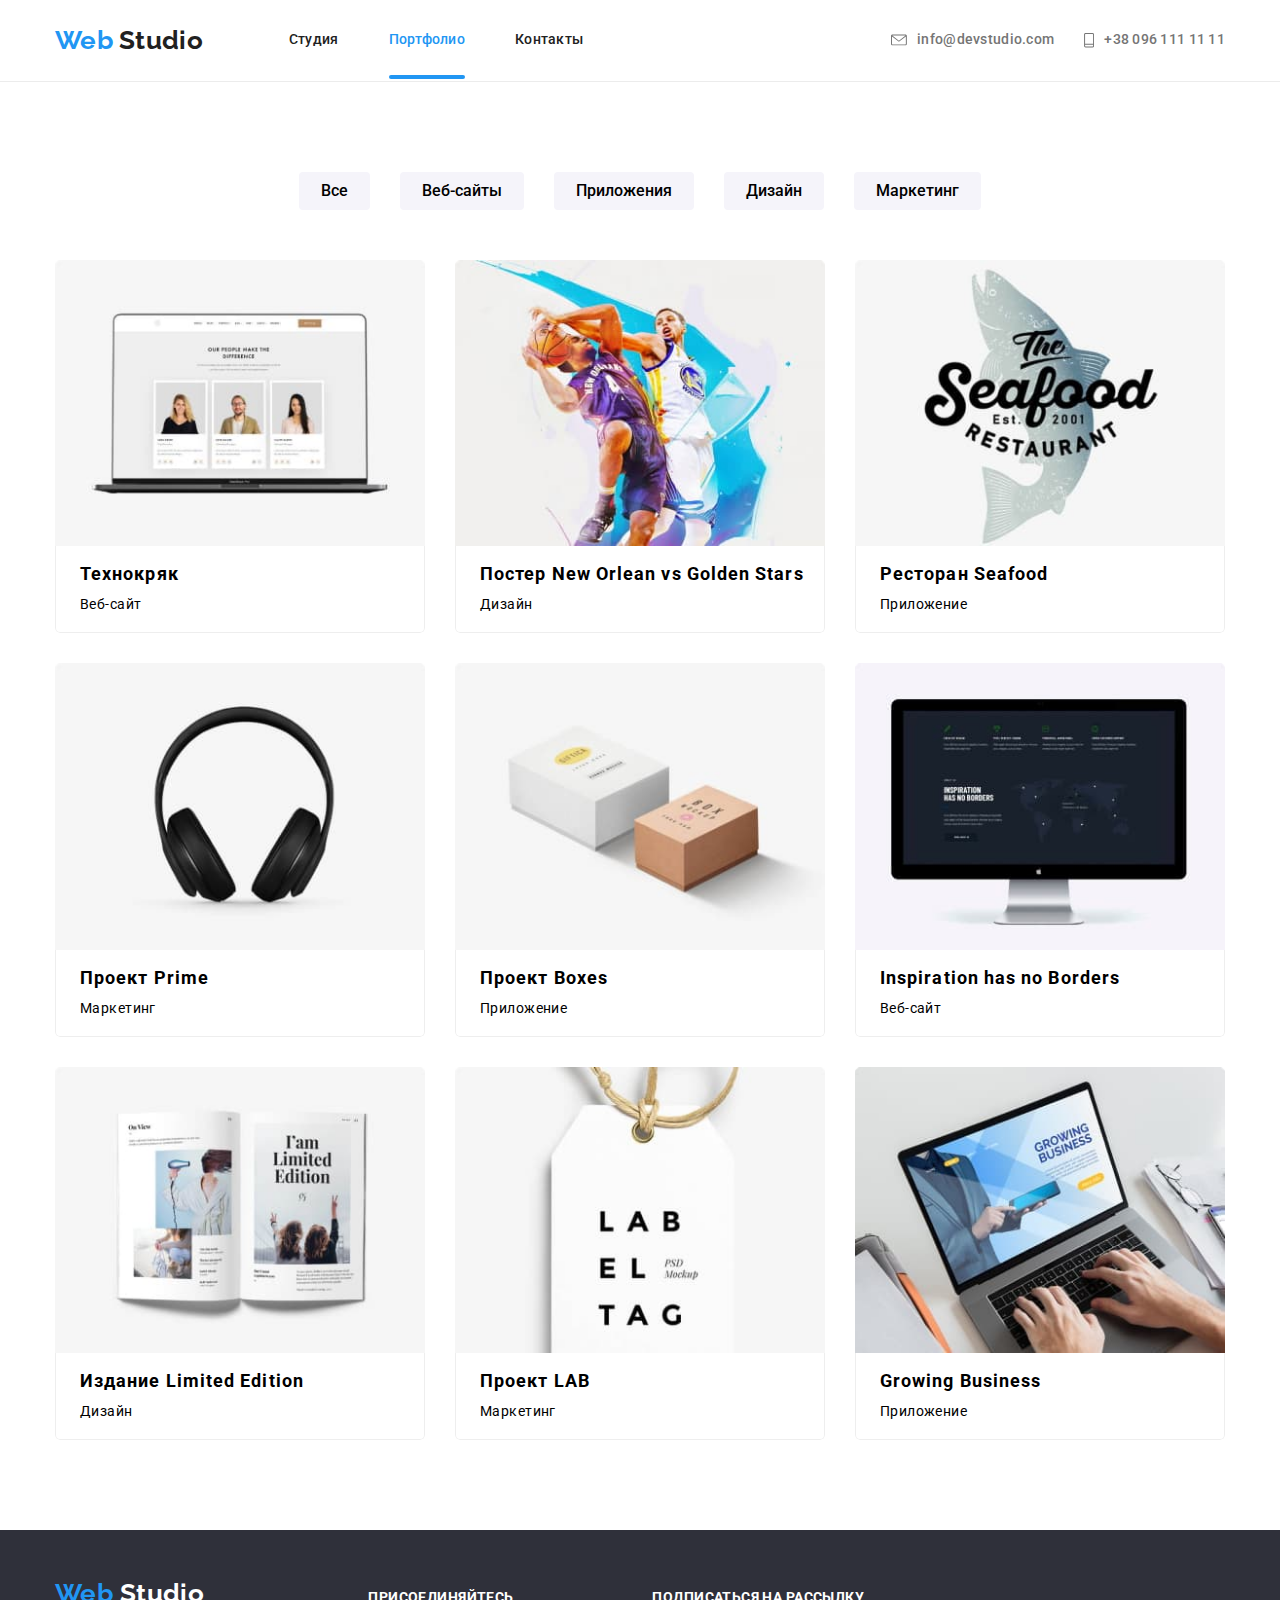
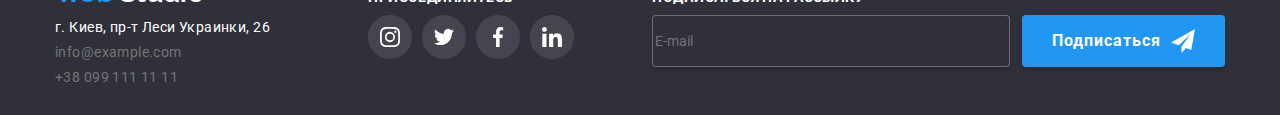
==== portfolio.html @ e68f37db "copy" ====
<!DOCTYPE html>
<html lang="en">
  <head>
    <meta charset="UTF-8" />
    <title>Web Studio</title>
    <link
      href="https://fonts.googleapis.com/css?family=Raleway:700|Roboto:400,500,700,900&display=swap&subset=cyrillic"
      rel="stylesheet"
    />
    <meta name="viewport" content="width=device-width, initial-scale=1.0" />
    <link
      rel="stylesheet"
      href="https://cdnjs.cloudflare.com/ajax/libs/modern-normalize/0.6.0/modern-normalize.min.css"
    />
    <link rel="stylesheet" href="./css/main.min.css" />
  </head>
  <body>
    <header class="header">
      <nav class="nav container">
        <a class="logo" href=""><span class="text-blue">Web</span> Studio</a>
        <ul class="site-pages">
          <li class="item">
            <a href="./index.html">Студия</a>
          </li>
          <li class="item">
            <a class="active page set" href="./portfolio.html">Портфолио</a>
          </li>
          <li class="item"><a href="">Контакты</a></li>
        </ul>
        <ul class="contact-link">
          <li class="item flex">
            <a class="text-grey icon letter" href="mailto:info@devstudio.com">
              <svg class="icon-letter">
                <use href="./images/sprite.svg#letter"></use>
                <!-- <use href="./"></use> -->
              </svg>
              info@devstudio.com</a
            >
          </li>
          <li class="item flex">
            <a class="text-grey" href="tel:+380961111111">
              <svg class="icon-smartphote">
                <use href="./images/sprite.svg#smartphone"></use>
                <!-- <use href="./"></use> -->
              </svg>
              +38 096 111 11 11</a
            >
          </li>
        </ul>
      </nav>
    </header>
    <main>
      <section class="section-portfolio container">
        <h1 class="visually-hidden">Портфолио</h1>

        <ul class="filter">
          <li class="item">
            <button class="buttton" type="button">Все</button>
          </li>
          <li class="item">
            <button class="buttton" type="button">Веб-сайты</button>
          </li>
          <li class="item">
            <button class="buttton" type="button">Приложения</button>
          </li>
          <li class="item">
            <button class="buttton" type="button">Дизайн</button>
          </li>
          <li class="item">
            <button class="buttton" type="button">Маркетинг</button>
          </li>
        </ul>

        <ul class="list-portfolio">
          <li class="item">
            <a href="">
              <div class="cover-portfolio">
                <img src="./images/laptop.jpg" alt="laptop" width="370" />
                <p class="portfolio-info">
                  Технокряк это современная площадка распространения
                  коронавируса. Компании используют эту платформу для цифрового
                  шпионажа и атак на защищённые сервера конкурентов.
                </p>
              </div>
              <div class="portfolio-item-border">
                <h2>Технокряк</h2>
                <p class="teh-title">Веб-сайт</p>
              </div>
            </a>
          </li>
          <li class="item">
            <a href="">
              <div class="cover-portfolio">
                <img src="./images/basketbol.jpg" alt="basketbol" width="370" />
                <p class="portfolio-info">
                  Lorem, ipsum dolor sit amet consectetur adipisicing elit.
                  Quibusdam, labore.
                </p>
              </div>
              <div class="portfolio-item-border">
                <h2>Постер New Orlean vs Golden Stars</h2>
                <p class="teh-title">Дизайн</p>
              </div>
            </a>
          </li>
          <li class="item">
            <a href="">
              <div class="cover-portfolio">
                <img src="./images/seefood.jpg" alt="seafood" width="370" />
                <p class="portfolio-info">
                  Lorem ipsum dolor sit amet consectetur adipisicing elit. Odit,
                  dolor.
                </p>
              </div>
              <div class="portfolio-item-border">
                <h2>Ресторан Seafood</h2>
                <p class="teh-title">Приложение</p>
              </div>
            </a>
          </li>
          <li class="item">
            <a href="">
              <div class="cover-portfolio">
                <img src="./images/headphone.jpg" alt="headphone" width="370" />

                <p class="portfolio-info">
                  Lorem, ipsum dolor sit amet consectetur adipisicing elit. Et,
                  in.
                </p>
              </div>
              <div class="portfolio-item-border">
                <h2>Проект Prime</h2>
                <p class="teh-title">Маркетинг</p>
              </div>
            </a>
          </li>
          <li class="item">
            <a href="">
              <div class="cover-portfolio">
                <img src="./images/box.jpg" alt="box" width="370" />
                <p class="portfolio-info">
                  Lorem, ipsum dolor sit amet consectetur adipisicing elit.
                  Doloremque, suscipit.
                </p>
              </div>

              <div class="portfolio-item-border">
                <h2>Проект Boxes</h2>
                <p class="teh-title">Приложение</p>
              </div>
            </a>
          </li>
          <li class="item">
            <a href="">
              <div class="cover-portfolio">
                <img src="./images/monitor.jpg" alt="monitor" width="370" />
                <p class="portfolio-info">
                  Lorem ipsum dolor sit amet consectetur adipisicing elit. Nemo,
                  perspiciatis.
                </p>
              </div>

              <div class="portfolio-item-border">
                <h2>Inspiration has no Borders</h2>
                <p class="teh-title">Веб-сайт</p>
              </div>
            </a>
          </li>
          <li class="item">
            <a href="">
              <div class="cover-portfolio">
                <img
                  src="./images/book.jpg"
                  alt="limited edition"
                  width="370"
                />
                <p class="portfolio-info">
                  Lorem ipsum dolor sit, amet consectetur adipisicing elit.
                  Exercitationem, ipsam!
                </p>
              </div>

              <div class="portfolio-item-border">
                <h2>Издание Limited Edition</h2>
                <p class="teh-title">Дизайн</p>
              </div>
            </a>
          </li>
          <li class="item">
            <a href="">
              <div class="cover-portfolio">
                <img src="./images/label.jpg" alt="label" width="370" />
                <p class="portfolio-info">
                  Lorem ipsum dolor sit amet consectetur adipisicing elit.
                  Aliquid, ratione?
                </p>
              </div>

              <div class="portfolio-item-border">
                <h2>Проект LAB</h2>
                <p class="teh-title">Маркетинг</p>
              </div>
            </a>
          </li>
          <li class="item">
            <a href="">
              <div class="cover-portfolio">
                <img
                  src="./images/laptopopen.jpg"
                  alt="growing business"
                  width="370"
                />
                <p class="portfolio-info">
                  Lorem, ipsum dolor sit amet consectetur adipisicing elit.
                  Amet, nostrum!
                </p>
              </div>

              <div class="portfolio-item-border">
                <h2>Growing Business</h2>
                <p class="teh-title">Приложение</p>
              </div>
            </a>
          </li>
        </ul>
      </section>
    </main>
    <footer>
      <div class="footer container">
        <div class="list-footer">
          <div class="item">
            <address>
              <div>
                <a class="logo" href="./index.html"
                  ><span class="text-blue">Web</span>
                  <span class="text-white">Studio</span></a
                >
                <p>
                  <span class="text-white"
                    >г. Киев, пр-т Леси Украинки, 26</span
                  >
                </p>
              </div>

              <p>
                <a class="text-grey" href="mailto:info@example.com"
                  >info@example.com</a
                >
              </p>
              <p>
                <a class="text-grey" href="tel:+380991111111"
                  >+38 099 111 11 11</a
                >
              </p>
            </address>
          </div>

          <div class="item">
            <p class="subscription">присоединяйтесь</p>
            <ul class="list-join">
              <li class="item">
                <a href="" aria-label="иконка инстаграма">
                  <svg>
                    <use href="./images/sprite.svg#instagram2"></use>
                  </svg>
                </a>
              </li>
              <li class="item">
                <a href="" aria-label="иконка твитера"
                  ><svg>
                    <use href="./images/sprite.svg#tweeter2"></use>
                  </svg>
                </a>
              </li>
              <li class="item">
                <a href="" aria-label="иконка фейсбука"
                  ><svg>
                    <use href="./images/sprite.svg#fb2"></use>
                  </svg>
                </a>
              </li>
              <li class="item">
                <a href="" aria-label="иконка линкединк"
                  ><svg>
                    <use href="./images/sprite.svg#in2"></use>
                  </svg>
                </a>
              </li>
            </ul>
          </div>

          <div class="item">
            <p class="subscription">подписаться на рассылку</p>
            <form class="form" action="SendEmail">
              <input
                class="input"
                type="text"
                name="E-mail"
                id="send"
                placeholder="E-mail"
              />
              <button class="button-form" type="submit">
                Подписаться
                <svg
                  class="icon"
                  width="24"
                  height="24"
                  viewBox="0 0 24 24"
                  fill="none"
                  xmlns="http://www.w3.org/2000/svg"
                >
                  <path
                    d="M24 0L0 13.5L7.66994 16.3407L19.5 5.25002L10.5017 17.3896L10.509 17.3923L10.5 17.3896V24.0001L14.8013 18.982L20.2501 21.0001L24 0Z"
                    fill="white"
                  />
                </svg>
              </button>
            </form>
          </div>
        </div>

       
      </div>
    </footer>
  </body>
</html>
---- css/main.min.css ----
/*! modern-normalize v0.6.0 | MIT License | https://github.com/sindresorhus/modern-normalize */*,*::before,*::after{-webkit-box-sizing:border-box;box-sizing:border-box}:root{-moz-tab-size:4;-o-tab-size:4;tab-size:4}html{line-height:1.15;-webkit-text-size-adjust:100%}body{margin:0}body{font-family:system-ui,-apple-system,"Segoe UI",Roboto,Helvetica,Arial,sans-serif,"Apple Color Emoji","Segoe UI Emoji"}hr{height:0}abbr[title]{-webkit-text-decoration:underline dotted;text-decoration:underline dotted}b,strong{font-weight:bolder}code,kbd,samp,pre{font-family:SFMono-Regular, Consolas, "Liberation Mono", Menlo, monospace;font-size:1em}small{font-size:80%}sub,sup{font-size:75%;line-height:0;position:relative;vertical-align:baseline}sub{bottom:-0.25em}sup{top:-0.5em}button,input,optgroup,select,textarea{font-family:inherit;font-size:100%;line-height:1.15;margin:0}button,select{text-transform:none}button,[type="button"],[type="reset"],[type="submit"]{-webkit-appearance:button}button::-moz-focus-inner,[type="button"]::-moz-focus-inner,[type="reset"]::-moz-focus-inner,[type="submit"]::-moz-focus-inner{border-style:none;padding:0}button:-moz-focusring,[type="button"]:-moz-focusring,[type="reset"]:-moz-focusring,[type="submit"]:-moz-focusring{outline:1px dotted ButtonText}fieldset{padding:0.35em 0.75em 0.625em}legend{padding:0}progress{vertical-align:baseline}[type="number"]::-webkit-inner-spin-button,[type="number"]::-webkit-outer-spin-button{height:auto}[type="search"]{-webkit-appearance:textfield;outline-offset:-2px}[type="search"]::-webkit-search-decoration{-webkit-appearance:none}::-webkit-file-upload-button{-webkit-appearance:button;font:inherit}summary{display:list-item}.text-center{text-align:center}.text-blue{color:#2196f3}.visually-hidden{position:absolute;width:1px;height:1px;margin:-1px;border:0;padding:0;clip:rect(0 0 0 0);overflow:hidden}.text-grey{color:#757575}.text-white{color:#fff}.section-we-do,.section-team,.section-customers{padding-top:94px;padding-bottom:94px}.section-we-do h2,.section-team h2,.section-customers h2{font-weight:700;font-size:36px;line-height:1.17;text-align:center;margin-bottom:50px;margin-top:0}nav a,.logo:active,.logo:hover,.logo:visited{color:#212121;-webkit-transition:color;transition:color;-webkit-transition-duration:250ms;transition-duration:250ms;-webkit-transition-timing-function:cubic-bezier(0.4, 0, 0.2, 1);transition-timing-function:cubic-bezier(0.4, 0, 0.2, 1)}nav a:hover,.logo:hover{color:#2196f3;fill:currentColor}body{color:var(#212121);background-color:var(#fff);font-family:'Roboto', sans-serif;font-weight:400;font-size:14px;letter-spacing:0.03em}a{text-decoration:none}ul{list-style:none;padding:0;margin:0}address{font-style:normal}.container{width:1200px;padding-left:15px;padding-right:15px;margin-left:auto;margin-right:auto}.logo{font-family:'Raleway', sans-serif;font-weight:700;font-size:26px;line-height:1.19;display:inline-block;margin-right:86px;padding-top:25px;padding-bottom:25px}.list-footer .logo{padding:0;margin-bottom:10px}.header{background-color:#fff;border-bottom:1px solid #ececec}.header>.nav{display:-webkit-box;display:-ms-flexbox;display:flex;-webkit-box-align:center;-ms-flex-align:center;align-items:center;font-weight:500;font-size:14px;line-height:1.14;letter-spacing:0.02em}.site-pages{display:-webkit-box;display:-ms-flexbox;display:flex;color:#212121}.site-pages .item{margin-right:50px}.site-pages>.item a,.contact-link>.item a{padding-top:32px;padding-bottom:32px}.contact-link>.item a{display:-webkit-inline-box;display:-ms-inline-flexbox;display:inline-flex;-webkit-box-align:center;-ms-flex-align:center;align-items:center}.site-pages>.item:last-child{margin:0}.item.flex{display:-webkit-box;display:-ms-flexbox;display:flex}.contact-link{display:-webkit-box;display:-ms-flexbox;display:flex;-webkit-box-align:center;-ms-flex-align:center;align-items:center;margin-left:auto}.contact-link>.item:not(:last-child){margin-right:30px}.icon-letter{width:16px;height:12px;margin-right:10px;fill:currentColor}.icon-smartphote{width:10px;height:15px;margin-right:10px;fill:currentColor}.active.page.set::after,.site-pages>.item>a:hover::after,.site-pages>.item>a:focus::after{opacity:1}.site-pages>.item>a::after{content:'';width:100%;opacity:0;height:4px;background-color:#2196f3;border-radius:2px;position:absolute;bottom:0;left:0;-webkit-transition:opacity;transition:opacity;-webkit-transition-duration:250ms;transition-duration:250ms;-webkit-transition-timing-function:cubic-bezier(0.4, 0, 0.2, 1);transition-timing-function:cubic-bezier(0.4, 0, 0.2, 1)}.active.page{color:#2196f3;position:relative}.site-pages>.item>a{position:relative}.hero h1{color:#fff;width:646px;font-weight:900;font-size:44px;line-height:1.36;text-align:center;letter-spacing:0.06em;text-transform:uppercase;margin-bottom:46px;margin-top:0;margin-right:auto;margin-left:auto}.hero{text-align:center;margin-bottom:94px;background-color:rgba(47,48,58,0.8);background-image:-webkit-gradient(linear, left top, left bottom, from(rgba(47,48,58,0.8)), to(rgba(47,48,58,0.8))),url("../images/header-img.jpg");background-image:linear-gradient(rgba(47,48,58,0.8), rgba(47,48,58,0.8)),url("../images/header-img.jpg");max-width:1600px;max-height:600px;margin-left:auto;margin-right:auto}.hero-container{padding-top:200px;padding-bottom:200px}.button,.button-form,.button-modal{color:#fff;background-color:#2196f3;font-weight:400;font-size:16px;line-height:1.88;letter-spacing:0.06em;padding:10px 32px;-webkit-box-shadow:0px 4px 4px rgba(0,0,0,0.15);box-shadow:0px 4px 4px rgba(0,0,0,0.15);border-radius:4px}.button-form,.button-modal{font-weight:700;display:-webkit-inline-box;display:-ms-inline-flexbox;display:inline-flex;-webkit-box-align:center;-ms-flex-align:center;align-items:center;padding:10px 29px;border:1px solid rgba(255,255,255,0)}.button-modal{padding:10px 56px}.button-form .icon{margin-left:10px}.div-backdrop{position:fixed;top:0;left:0;width:100%;height:100%;background-color:rgba(0,0,0,0.2);-webkit-transition:opacity 250ms cubic-bezier(0.4, 0, 0.2, 1),-webkit-transform 250ms cubic-bezier(0.4, 0, 0.2, 1);transition:opacity 250ms cubic-bezier(0.4, 0, 0.2, 1),-webkit-transform 250ms cubic-bezier(0.4, 0, 0.2, 1);transition:opacity 250ms cubic-bezier(0.4, 0, 0.2, 1),transform 250ms cubic-bezier(0.4, 0, 0.2, 1);transition:opacity 250ms cubic-bezier(0.4, 0, 0.2, 1),transform 250ms cubic-bezier(0.4, 0, 0.2, 1),-webkit-transform 250ms cubic-bezier(0.4, 0, 0.2, 1)}.div-backdrop.is-hidden{opacity:0;pointer-events:none}.div-backdrop.is-hidden .div-modal{-webkit-transform:translate(-50%, -50%) scale(1.1);transform:translate(-50%, -50%) scale(1.1)}.div-modal{width:528px;height:581px;margin-left:auto;margin-right:auto;position:absolute;top:50%;left:50%;-webkit-transform:translate(-50%, -50%) scale(1);transform:translate(-50%, -50%) scale(1);-webkit-transition:-webkit-transform 250ms cubic-bezier(0.4, 0, 0.2, 1);transition:-webkit-transform 250ms cubic-bezier(0.4, 0, 0.2, 1);transition:transform 250ms cubic-bezier(0.4, 0, 0.2, 1);transition:transform 250ms cubic-bezier(0.4, 0, 0.2, 1), -webkit-transform 250ms cubic-bezier(0.4, 0, 0.2, 1);background:#ffffff;-webkit-box-shadow:0px 2px 1px rgba(0,0,0,0.2),0px 1px 1px rgba(0,0,0,0.14),0px 1px 3px rgba(0,0,0,0.12);box-shadow:0px 2px 1px rgba(0,0,0,0.2),0px 1px 1px rgba(0,0,0,0.14),0px 1px 3px rgba(0,0,0,0.12);border-radius:4px}.icon-close{position:absolute;background-color:#fff;top:8px;right:8px;width:30px;height:30px;border-radius:50%;display:-webkit-inline-box;display:-ms-inline-flexbox;display:inline-flex;-webkit-box-align:center;-ms-flex-align:center;align-items:center;-webkit-box-pack:center;-ms-flex-pack:center;justify-content:center;border:1px solid rgba(0,0,0,0.1)}.close{height:15px;width:15px}.icon-close:hover .close{fill:#2196f3}.form-title{font-weight:bold;font-size:20px;line-height:1.15;text-align:center;letter-spacing:0.03em;margin-bottom:30px;margin-top:40px}.form-modal{padding-left:40px;padding-right:40px}.form-fild{margin-bottom:28px;position:relative}.form-fild.checkbox{margin-bottom:30px;display:-webkit-inline-box;display:-ms-inline-flexbox;display:inline-flex;-webkit-box-align:center;-ms-flex-align:center;align-items:center}.form-fild.textarea{margin-bottom:20px}.form-input{border:1px solid rgba(33,33,33,0.2);-webkit-box-sizing:border-box;box-sizing:border-box;border-radius:4px;width:100%;display:block;padding:12px 42px}.form-input:focus{border:1px solid #2196f3;outline-color:#2196f3}.form-input:focus ~ .form-icon,.form-input.form-input:not(:placeholder-shown) ~ .form-icon{fill:#2196f3}.form-input:focus+.form-label,.form-input:not(:placeholder-shown)+.form-label{-webkit-transform:translate(-25px, -40px);transform:translate(-25px, -40px);color:#2196f3}.form-textarea:focus+.form-label.label-textarea,.form-textarea:not(:placeholder-shown)+.form-label.label-textarea{-webkit-transform:translateY(-38px);transform:translateY(-38px);color:#2196f3}.form-label{font-size:14px;line-height:1.14;letter-spacing:0.01em;position:absolute;color:#757575;top:50%;left:42px;-webkit-transform:translateY(-50%);transform:translateY(-50%);-webkit-transition:-webkit-transform 250ms cubic-bezier(0.4, 0, 0.2, 1);transition:-webkit-transform 250ms cubic-bezier(0.4, 0, 0.2, 1);transition:transform 250ms cubic-bezier(0.4, 0, 0.2, 1);transition:transform 250ms cubic-bezier(0.4, 0, 0.2, 1), -webkit-transform 250ms cubic-bezier(0.4, 0, 0.2, 1)}.form-label.label-textarea{top:18px;left:16px}.form-icon{position:absolute;top:50%;left:19px;-webkit-transform:translateY(-50%);transform:translateY(-50%);display:block;width:15px;height:15px}.form-textarea{border:1px solid rgba(33,33,33,0.2);-webkit-box-sizing:border-box;box-sizing:border-box;border-radius:4px;width:100%;resize:none}.form-textarea:focus{outline-color:#2196f3}.form-checkbox:checked+.icon-check{border-color:transparent;background-image:url("../images/iconcheck.svg");background-size:contain;background-origin:border-box}.icon-check{display:inline-block;width:15px;height:15px;margin-right:5px;border:2px solid #2a2a2a;border-radius:4px;-webkit-transition:-webkit-transform 250ms linear;transition:-webkit-transform 250ms linear;transition:transform 250ms linear;transition:transform 250ms linear, -webkit-transform 250ms linear}.form-label-confirm{font-size:14px;line-height:1.71;color:#757575}.form-label-confirm a,.form-label-confirm a:visited{text-decoration:underline;color:#2196f3}.strong-side-list{display:-webkit-box;display:-ms-flexbox;display:flex;-webkit-box-align:center;-ms-flex-align:center;align-items:center}.icon-antena,.icon-clock,.icon-diagram,.icon-astronaut{display:block;height:120px;background-color:#f5f4fa;border-radius:4px;padding-top:25px;padding-bottom:25px}.section-strong-side h3{font-weight:700;font-size:14px;line-height:1.14;letter-spacing:0.03em;text-transform:uppercase;margin-top:30px;margin-bottom:10px}.section-strong-side p{font-weight:400;font-size:14px;line-height:1.71;letter-spacing:0.03em;margin:0}.strong-side-list>li:not(:last-child){margin-right:30px}.section-we-do h3{color:#fff;background:rgba(47,48,58,0.8);font-weight:400;font-size:14px;line-height:1.14;text-align:center;text-transform:uppercase;padding-top:27px;padding-bottom:27px;margin:0}.list-we-do{display:-webkit-box;display:-ms-flexbox;display:flex}.list-we-do img{display:block}.list-we-do>.item:not(:last-child){margin-right:30px}.cover{position:relative;z-index:-1}.cover-text{position:absolute;width:100%;bottom:0}.section-team{background-color:#f5f4fa}.name{font-weight:500;font-size:16px;line-height:1.19;text-align:center;margin-top:30px;margin-bottom:10px}.profesion{font-weight:400;font-size:16px;line-height:1.19;text-align:center;margin-top:0;margin-bottom:30px}.list-team{display:-webkit-box;display:-ms-flexbox;display:flex}.list-team>.item:not(:last-child){margin-right:30px}.list-social-network{display:-webkit-box;display:-ms-flexbox;display:flex;margin-left:35px;margin-right:35px;-ms-flex-pack:distribute;justify-content:space-around;padding-bottom:38px}.list-social-network a{display:-webkit-inline-box;display:-ms-inline-flexbox;display:inline-flex;-webkit-box-pack:center;-ms-flex-pack:center;justify-content:center;-webkit-box-align:center;-ms-flex-align:center;align-items:center;height:44px;width:44px;border-radius:50%;color:#afb1b8;-webkit-transition:color 250ms cubic-bezier(0.4, 0, 0.2, 1),background-color 250ms cubic-bezier(0.4, 0, 0.2, 1);transition:color 250ms cubic-bezier(0.4, 0, 0.2, 1),background-color 250ms cubic-bezier(0.4, 0, 0.2, 1)}.list-social-network a:hover,.list-social-network a:focus{background-color:#2196f3;color:#fff}.icon-social{width:20px;height:20px;--color1: currentColor}.list-social-network a:hover,.list-social-network a:focus{background-color:#2196f3;color:#fff}.list-team>.item{background-color:#fff;-webkit-box-shadow:0px 2px 1px rgba(0,0,0,0.2),0px 1px 1px rgba(0,0,0,0.14),0px 1px 3px rgba(0,0,0,0.12);box-shadow:0px 2px 1px rgba(0,0,0,0.2),0px 1px 1px rgba(0,0,0,0.14),0px 1px 3px rgba(0,0,0,0.12);border-radius:4px}.section-customers{padding-bottom:94px}.list-customer{display:-webkit-box;display:-ms-flexbox;display:flex}.list-customer>.item:not(:last-child){margin-right:30px}.list-customer>.item a{width:170px;height:90px;border:1px solid #afb1b8;border-radius:4px;-webkit-transition:color 250ms cubic-bezier(0.4, 0, 0.2, 1),border 250ms cubic-bezier(0.4, 0, 0.2, 1);transition:color 250ms cubic-bezier(0.4, 0, 0.2, 1),border 250ms cubic-bezier(0.4, 0, 0.2, 1)}.icon-customer{display:-webkit-inline-box;display:-ms-inline-flexbox;display:inline-flex;-webkit-box-pack:center;-ms-flex-pack:center;justify-content:center;-webkit-box-align:center;-ms-flex-align:center;align-items:center}.list-customer>.item a:hover,.list-customer>.item a:focus{border:1px solid #2196f3;--color1: #2196f3}.list-customer>.item img{padding-left:60px;padding-top:27px}.logo1{width:45px;height:50px}.logo2{width:40px;height:52px}.logo3{width:41px;height:43px}.logo4{width:80px;height:42px}.logo5{width:59px;height:47px}.logo6{width:89px;height:46px}footer{background-color:#2f303a}.footer.container{padding-top:48px}.subscription{font-weight:700;font-size:14px;line-height:1.14;color:#fff;text-transform:uppercase}.copy{display:inline-block;font-size:12px;line-height:2;padding-top:21px;padding-bottom:21px;margin:0}.border-footer{border-top:1px solid rgba(255,255,255,0.1)}.list-footer{display:-webkit-box;display:-ms-flexbox;display:flex;-webkit-box-pack:justify;-ms-flex-pack:justify;justify-content:space-between;-webkit-box-align:baseline;-ms-flex-align:baseline;align-items:baseline}.list-join,.form{display:-webkit-box;display:-ms-flexbox;display:flex}.list-join>.item:not(:last-child){margin-right:10px}.list-footer>.item p{margin-bottom:9px;margin-top:0}.list-footer .logo{padding:0;margin-bottom:10px}.list-join .item a{display:-webkit-inline-box;display:-ms-inline-flexbox;display:inline-flex;-webkit-box-pack:center;-ms-flex-pack:center;justify-content:center;-webkit-box-align:center;-ms-flex-align:center;align-items:center;height:44px;width:44px;border-radius:50%;color:#afb1b8;-webkit-transition:color 250ms cubic-bezier(0.4, 0, 0.2, 1),background-color 250ms cubic-bezier(0.4, 0, 0.2, 1);transition:color 250ms cubic-bezier(0.4, 0, 0.2, 1),background-color 250ms cubic-bezier(0.4, 0, 0.2, 1)}.list-join .item a:hover,.list-join .item a:focus{background-color:#2196f3}.input{margin-right:12px;color:#fff;min-width:358px;border:1px solid rgba(255,255,255,0.3);-webkit-box-shadow:0px 4px 4px rgba(0,0,0,0.15);box-shadow:0px 4px 4px rgba(0,0,0,0.15);border-radius:4px;background:#2f303a}.section-portfolio{padding-top:90px;padding-bottom:90px}.section-portfolio h2{font-weight:700;font-size:18px;line-height:2;letter-spacing:0.06em;margin-top:10px;margin-bottom:4px;padding-left:24px}.filter{display:-webkit-box;display:-ms-flexbox;display:flex;-webkit-box-pack:center;-ms-flex-pack:center;justify-content:center;margin-bottom:50px}.filter>.item.item:not(:last-child){margin-right:30px}.buttton{font-weight:500;font-size:16px;line-height:1.63;background:#f5f4fa;border-radius:4px;-webkit-box-shadow:none;box-shadow:none;font-family:Roboto, sans-serif;display:inline-block;padding:6px 22px;text-decoration:none;-webkit-user-select:none;-moz-user-select:none;-ms-user-select:none;user-select:none;border:none;-webkit-transition:color 250ms cubic-bezier(0.4, 0, 0.2, 1),background-color 250ms cubic-bezier(0.4, 0, 0.2, 1);transition:color 250ms cubic-bezier(0.4, 0, 0.2, 1),background-color 250ms cubic-bezier(0.4, 0, 0.2, 1)}.filter .buttton:hover,.filter .buttton:focus{background-color:#2196f3;color:#fff}.list-portfolio{display:-webkit-box;display:-ms-flexbox;display:flex;-ms-flex-wrap:wrap;flex-wrap:wrap;margin:-15px}.list-portfolio>.item{margin:15px;width:calc((100% - 90px) / 3)}.list-portfolio>.item>a{display:block;border-radius:5px;overflow:hidden}.list-portfolio>.item>a:hover,.list-portfolio>.item>a:focus{-webkit-box-shadow:1px 4px 6px rgba(0,0,0,0.16),0px 4px 4px rgba(0,0,0,0.06),0px 1px 1px rgba(0,0,0,0.12);box-shadow:1px 4px 6px rgba(0,0,0,0.16),0px 4px 4px rgba(0,0,0,0.06),0px 1px 1px rgba(0,0,0,0.12)}.list-portfolio>.item>a:hover .portfolio-info,.list-portfolio>.item>a:focus .portfolio-info{-webkit-transform:translateY(0);transform:translateY(0);opacity:1}.portfolio-info{font-weight:400;font-size:18px;line-height:1.6;color:#fff;padding-top:63px;padding-bottom:63px;padding-right:24px;background-color:rgba(33,150,243,0.9);position:absolute;width:100%;height:100%;left:0;bottom:0;opacity:0;-webkit-transform:translateY(100%);transform:translateY(100%);-webkit-transition:opacity 250ms cubic-bezier(0.4, 0, 0.2, 1),-webkit-transform 250ms cubic-bezier(0.4, 0, 0.2, 1);transition:opacity 250ms cubic-bezier(0.4, 0, 0.2, 1),-webkit-transform 250ms cubic-bezier(0.4, 0, 0.2, 1);transition:transform 250ms cubic-bezier(0.4, 0, 0.2, 1),opacity 250ms cubic-bezier(0.4, 0, 0.2, 1);transition:transform 250ms cubic-bezier(0.4, 0, 0.2, 1),opacity 250ms cubic-bezier(0.4, 0, 0.2, 1),-webkit-transform 250ms cubic-bezier(0.4, 0, 0.2, 1);z-index:1}.list-portfolio>.item>a img{display:block}.portfolio-item-border{border:1px solid #eeeeee;border-radius:5px;overflow:hidden;border-top:none;border-top-left-radius:0;border-top-right-radius:0;padding-bottom:20px;z-index:2}.list-portfolio>.item>a p{margin:0;padding-left:24px}.cover{position:relative}.cover-text{position:absolute;width:100%;bottom:0}.cover-portfolio{position:relative;overflow:hidden}.section-portfolio a:visited{color:inherit}
/*# sourceMappingURL=main.min.css.map */
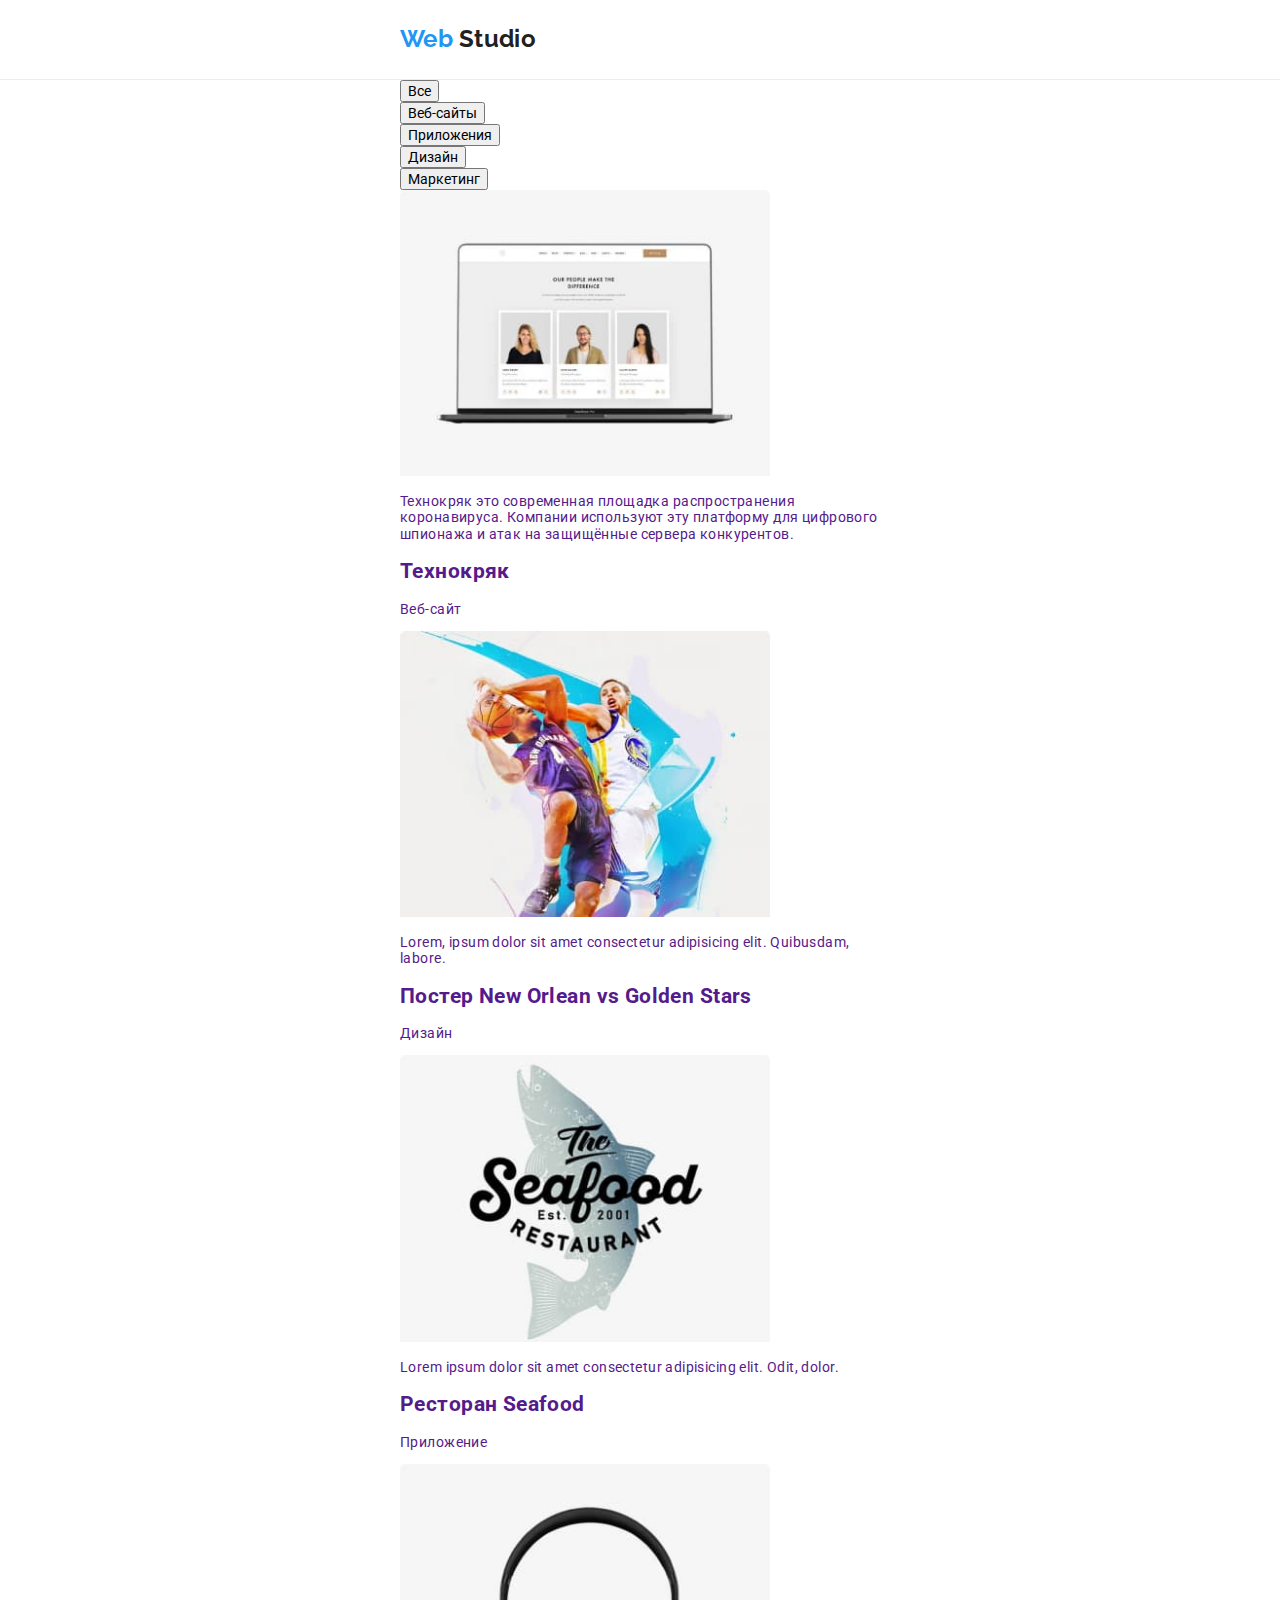
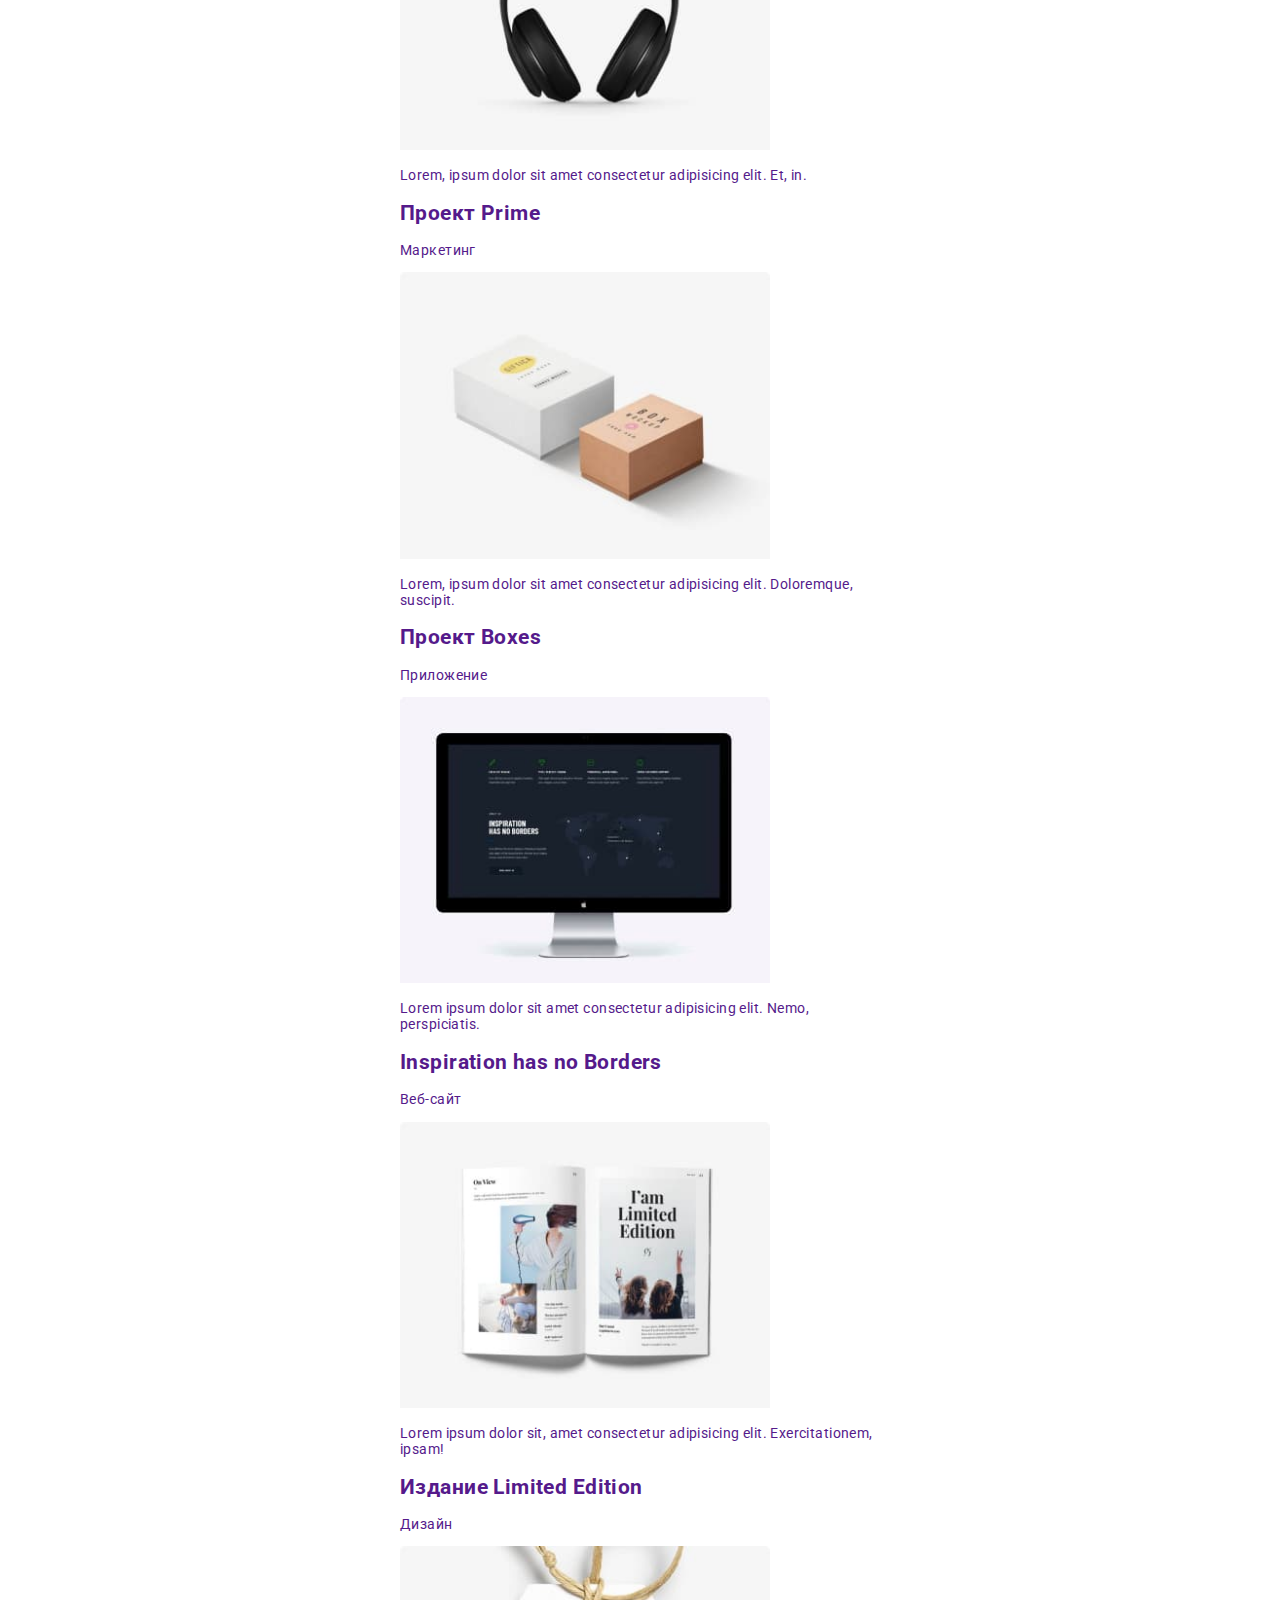
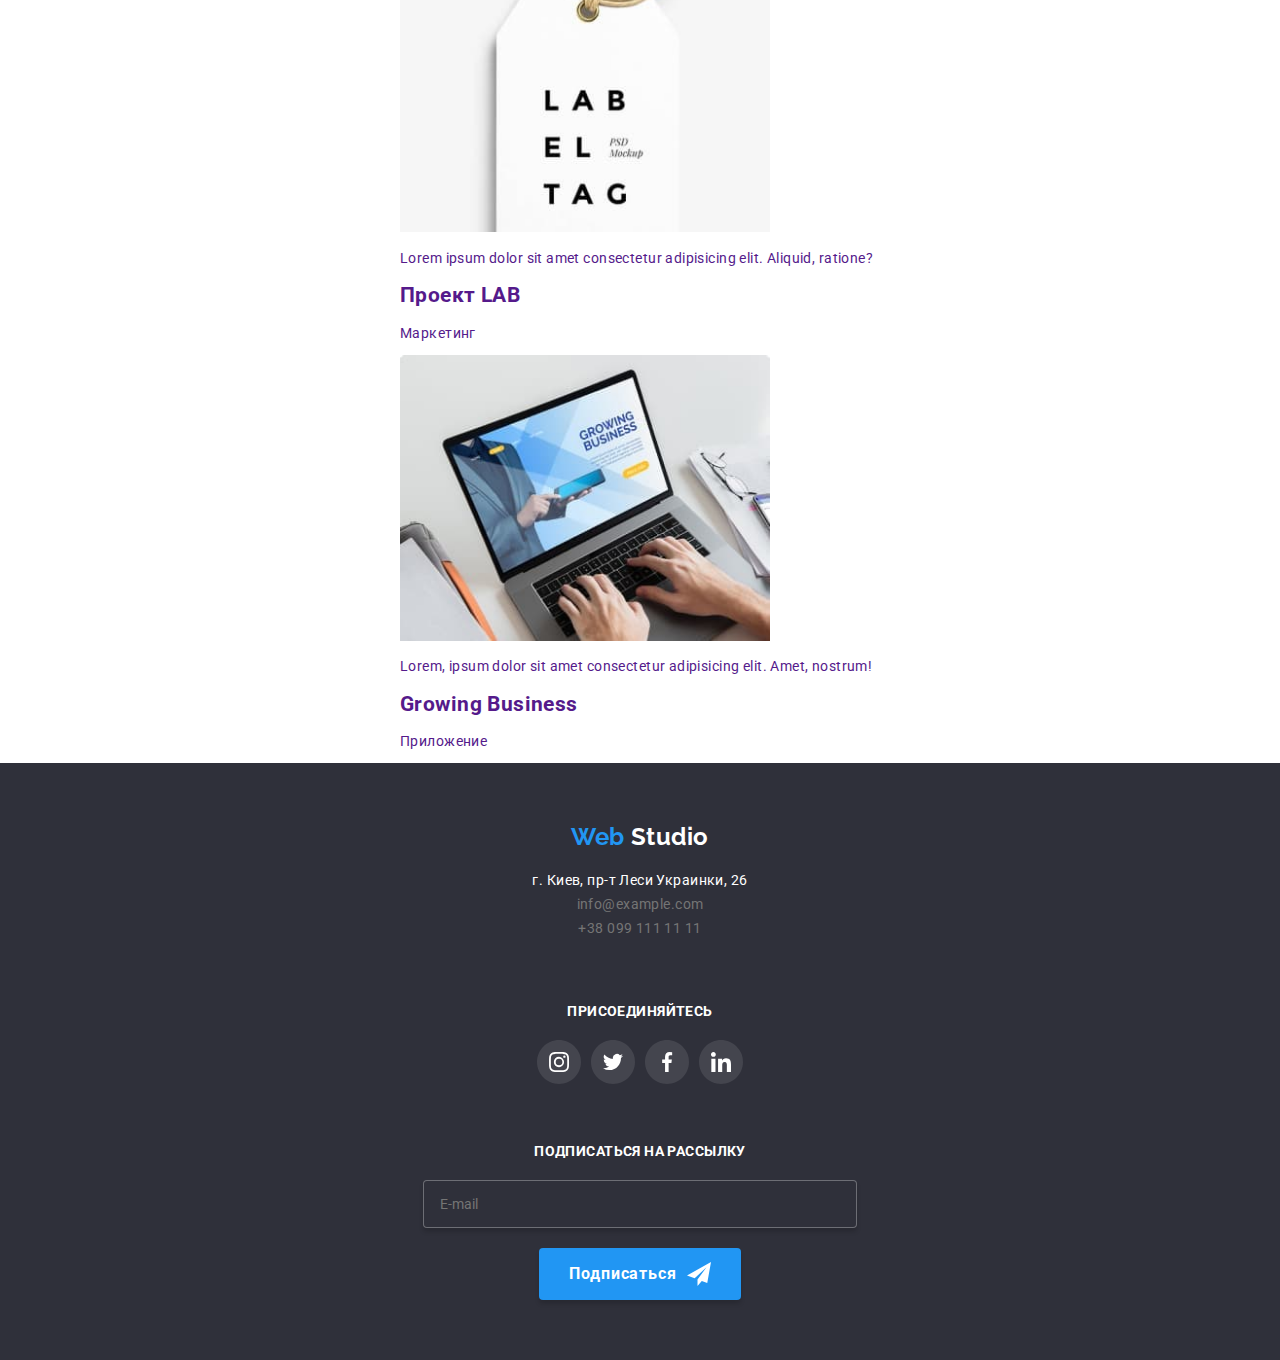
==== commit a7fdb619: "index mobile" ====
--- a/portfolio.html
+++ b/portfolio.html
@@ -18,35 +18,57 @@
     <header class="header">
       <nav class="nav container">
         <a class="logo" href=""><span class="text-blue">Web</span> Studio</a>
-        <ul class="site-pages">
-          <li class="item">
-            <a href="./index.html">Студия</a>
-          </li>
-          <li class="item">
-            <a class="active page set" href="./portfolio.html">Портфолио</a>
-          </li>
-          <li class="item"><a href="">Контакты</a></li>
-        </ul>
-        <ul class="contact-link">
-          <li class="item flex">
-            <a class="text-grey icon letter" href="mailto:info@devstudio.com">
-              <svg class="icon-letter">
-                <use href="./images/sprite.svg#letter"></use>
-                <!-- <use href="./"></use> -->
-              </svg>
-              info@devstudio.com</a
-            >
-          </li>
-          <li class="item flex">
-            <a class="text-grey" href="tel:+380961111111">
-              <svg class="icon-smartphote">
-                <use href="./images/sprite.svg#smartphone"></use>
-                <!-- <use href="./"></use> -->
-              </svg>
-              +38 096 111 11 11</a
-            >
-          </li>
-        </ul>
+        <button
+          type="button"
+          class="button-menu"
+          aria-expanded="false"
+          aria-controls="menu-container"
+          data-menu-button
+        >
+          <svg
+            width="40"
+            height="40"
+            aria-label="Переключатель мобильного меню"
+          >
+            <use
+              class="icon-close"
+              href="./images/sprite-menu.svg#icon-close"
+            ></use>
+            <use
+              class="icon-mobil-menu"
+              href="./images/sprite-menu.svg#icon-menu"
+            ></use>
+          </svg>
+        </button>
+        <div class="menu-container" id="menu-container" data-menu>
+          <ul class="site-pages">
+            <li class="item">
+              <a class="active page set" href="./index.html">Студия</a>
+            </li>
+            <li class="item"><a href="./portfolio.html">Портфолио</a></li>
+            <li class="item"><a href="">Контакты</a></li>
+          </ul>
+          <ul class="contact-link">
+            <li class="item flex">
+              <a class="text-grey icon letter" href="mailto:info@devstudio.com">
+                <svg class="icon-letter">
+                  <use href="./images/sprite.svg#letter"></use>
+                  <!-- <use href="./"></use> -->
+                </svg>
+                info@devstudio.com</a
+              >
+            </li>
+            <li class="item flex">
+              <a class="text-grey" href="tel:+380961111111">
+                <svg class="icon-smartphote">
+                  <use href="./images/sprite.svg#smartphone"></use>
+                  <!-- <use href="./"></use> -->
+                </svg>
+                +38 096 111 11 11</a
+              >
+            </li>
+          </ul>
+        </div>
       </nav>
     </header>
     <main>
@@ -318,9 +340,8 @@
             </form>
           </div>
         </div>
-
-       
       </div>
     </footer>
+    <script src="./js/menu.js"></script>
   </body>
 </html>
--- a/css/main.min.css
+++ b/css/main.min.css
@@ -1,2 +1,2 @@
-/*! modern-normalize v0.6.0 | MIT License | https://github.com/sindresorhus/modern-normalize */*,*::before,*::after{-webkit-box-sizing:border-box;box-sizing:border-box}:root{-moz-tab-size:4;-o-tab-size:4;tab-size:4}html{line-height:1.15;-webkit-text-size-adjust:100%}body{margin:0}body{font-family:system-ui,-apple-system,"Segoe UI",Roboto,Helvetica,Arial,sans-serif,"Apple Color Emoji","Segoe UI Emoji"}hr{height:0}abbr[title]{-webkit-text-decoration:underline dotted;text-decoration:underline dotted}b,strong{font-weight:bolder}code,kbd,samp,pre{font-family:SFMono-Regular, Consolas, "Liberation Mono", Menlo, monospace;font-size:1em}small{font-size:80%}sub,sup{font-size:75%;line-height:0;position:relative;vertical-align:baseline}sub{bottom:-0.25em}sup{top:-0.5em}button,input,optgroup,select,textarea{font-family:inherit;font-size:100%;line-height:1.15;margin:0}button,select{text-transform:none}button,[type="button"],[type="reset"],[type="submit"]{-webkit-appearance:button}button::-moz-focus-inner,[type="button"]::-moz-focus-inner,[type="reset"]::-moz-focus-inner,[type="submit"]::-moz-focus-inner{border-style:none;padding:0}button:-moz-focusring,[type="button"]:-moz-focusring,[type="reset"]:-moz-focusring,[type="submit"]:-moz-focusring{outline:1px dotted ButtonText}fieldset{padding:0.35em 0.75em 0.625em}legend{padding:0}progress{vertical-align:baseline}[type="number"]::-webkit-inner-spin-button,[type="number"]::-webkit-outer-spin-button{height:auto}[type="search"]{-webkit-appearance:textfield;outline-offset:-2px}[type="search"]::-webkit-search-decoration{-webkit-appearance:none}::-webkit-file-upload-button{-webkit-appearance:button;font:inherit}summary{display:list-item}.text-center{text-align:center}.text-blue{color:#2196f3}.visually-hidden{position:absolute;width:1px;height:1px;margin:-1px;border:0;padding:0;clip:rect(0 0 0 0);overflow:hidden}.text-grey{color:#757575}.text-white{color:#fff}.section-we-do,.section-team,.section-customers{padding-top:94px;padding-bottom:94px}.section-we-do h2,.section-team h2,.section-customers h2{font-weight:700;font-size:36px;line-height:1.17;text-align:center;margin-bottom:50px;margin-top:0}nav a,.logo:active,.logo:hover,.logo:visited{color:#212121;-webkit-transition:color;transition:color;-webkit-transition-duration:250ms;transition-duration:250ms;-webkit-transition-timing-function:cubic-bezier(0.4, 0, 0.2, 1);transition-timing-function:cubic-bezier(0.4, 0, 0.2, 1)}nav a:hover,.logo:hover{color:#2196f3;fill:currentColor}body{color:var(#212121);background-color:var(#fff);font-family:'Roboto', sans-serif;font-weight:400;font-size:14px;letter-spacing:0.03em}a{text-decoration:none}ul{list-style:none;padding:0;margin:0}address{font-style:normal}.container{width:1200px;padding-left:15px;padding-right:15px;margin-left:auto;margin-right:auto}.logo{font-family:'Raleway', sans-serif;font-weight:700;font-size:26px;line-height:1.19;display:inline-block;margin-right:86px;padding-top:25px;padding-bottom:25px}.list-footer .logo{padding:0;margin-bottom:10px}.header{background-color:#fff;border-bottom:1px solid #ececec}.header>.nav{display:-webkit-box;display:-ms-flexbox;display:flex;-webkit-box-align:center;-ms-flex-align:center;align-items:center;font-weight:500;font-size:14px;line-height:1.14;letter-spacing:0.02em}.site-pages{display:-webkit-box;display:-ms-flexbox;display:flex;color:#212121}.site-pages .item{margin-right:50px}.site-pages>.item a,.contact-link>.item a{padding-top:32px;padding-bottom:32px}.contact-link>.item a{display:-webkit-inline-box;display:-ms-inline-flexbox;display:inline-flex;-webkit-box-align:center;-ms-flex-align:center;align-items:center}.site-pages>.item:last-child{margin:0}.item.flex{display:-webkit-box;display:-ms-flexbox;display:flex}.contact-link{display:-webkit-box;display:-ms-flexbox;display:flex;-webkit-box-align:center;-ms-flex-align:center;align-items:center;margin-left:auto}.contact-link>.item:not(:last-child){margin-right:30px}.icon-letter{width:16px;height:12px;margin-right:10px;fill:currentColor}.icon-smartphote{width:10px;height:15px;margin-right:10px;fill:currentColor}.active.page.set::after,.site-pages>.item>a:hover::after,.site-pages>.item>a:focus::after{opacity:1}.site-pages>.item>a::after{content:'';width:100%;opacity:0;height:4px;background-color:#2196f3;border-radius:2px;position:absolute;bottom:0;left:0;-webkit-transition:opacity;transition:opacity;-webkit-transition-duration:250ms;transition-duration:250ms;-webkit-transition-timing-function:cubic-bezier(0.4, 0, 0.2, 1);transition-timing-function:cubic-bezier(0.4, 0, 0.2, 1)}.active.page{color:#2196f3;position:relative}.site-pages>.item>a{position:relative}.hero h1{color:#fff;width:646px;font-weight:900;font-size:44px;line-height:1.36;text-align:center;letter-spacing:0.06em;text-transform:uppercase;margin-bottom:46px;margin-top:0;margin-right:auto;margin-left:auto}.hero{text-align:center;margin-bottom:94px;background-color:rgba(47,48,58,0.8);background-image:-webkit-gradient(linear, left top, left bottom, from(rgba(47,48,58,0.8)), to(rgba(47,48,58,0.8))),url("../images/header-img.jpg");background-image:linear-gradient(rgba(47,48,58,0.8), rgba(47,48,58,0.8)),url("../images/header-img.jpg");max-width:1600px;max-height:600px;margin-left:auto;margin-right:auto}.hero-container{padding-top:200px;padding-bottom:200px}.button,.button-form,.button-modal{color:#fff;background-color:#2196f3;font-weight:400;font-size:16px;line-height:1.88;letter-spacing:0.06em;padding:10px 32px;-webkit-box-shadow:0px 4px 4px rgba(0,0,0,0.15);box-shadow:0px 4px 4px rgba(0,0,0,0.15);border-radius:4px}.button-form,.button-modal{font-weight:700;display:-webkit-inline-box;display:-ms-inline-flexbox;display:inline-flex;-webkit-box-align:center;-ms-flex-align:center;align-items:center;padding:10px 29px;border:1px solid rgba(255,255,255,0)}.button-modal{padding:10px 56px}.button-form .icon{margin-left:10px}.div-backdrop{position:fixed;top:0;left:0;width:100%;height:100%;background-color:rgba(0,0,0,0.2);-webkit-transition:opacity 250ms cubic-bezier(0.4, 0, 0.2, 1),-webkit-transform 250ms cubic-bezier(0.4, 0, 0.2, 1);transition:opacity 250ms cubic-bezier(0.4, 0, 0.2, 1),-webkit-transform 250ms cubic-bezier(0.4, 0, 0.2, 1);transition:opacity 250ms cubic-bezier(0.4, 0, 0.2, 1),transform 250ms cubic-bezier(0.4, 0, 0.2, 1);transition:opacity 250ms cubic-bezier(0.4, 0, 0.2, 1),transform 250ms cubic-bezier(0.4, 0, 0.2, 1),-webkit-transform 250ms cubic-bezier(0.4, 0, 0.2, 1)}.div-backdrop.is-hidden{opacity:0;pointer-events:none}.div-backdrop.is-hidden .div-modal{-webkit-transform:translate(-50%, -50%) scale(1.1);transform:translate(-50%, -50%) scale(1.1)}.div-modal{width:528px;height:581px;margin-left:auto;margin-right:auto;position:absolute;top:50%;left:50%;-webkit-transform:translate(-50%, -50%) scale(1);transform:translate(-50%, -50%) scale(1);-webkit-transition:-webkit-transform 250ms cubic-bezier(0.4, 0, 0.2, 1);transition:-webkit-transform 250ms cubic-bezier(0.4, 0, 0.2, 1);transition:transform 250ms cubic-bezier(0.4, 0, 0.2, 1);transition:transform 250ms cubic-bezier(0.4, 0, 0.2, 1), -webkit-transform 250ms cubic-bezier(0.4, 0, 0.2, 1);background:#ffffff;-webkit-box-shadow:0px 2px 1px rgba(0,0,0,0.2),0px 1px 1px rgba(0,0,0,0.14),0px 1px 3px rgba(0,0,0,0.12);box-shadow:0px 2px 1px rgba(0,0,0,0.2),0px 1px 1px rgba(0,0,0,0.14),0px 1px 3px rgba(0,0,0,0.12);border-radius:4px}.icon-close{position:absolute;background-color:#fff;top:8px;right:8px;width:30px;height:30px;border-radius:50%;display:-webkit-inline-box;display:-ms-inline-flexbox;display:inline-flex;-webkit-box-align:center;-ms-flex-align:center;align-items:center;-webkit-box-pack:center;-ms-flex-pack:center;justify-content:center;border:1px solid rgba(0,0,0,0.1)}.close{height:15px;width:15px}.icon-close:hover .close{fill:#2196f3}.form-title{font-weight:bold;font-size:20px;line-height:1.15;text-align:center;letter-spacing:0.03em;margin-bottom:30px;margin-top:40px}.form-modal{padding-left:40px;padding-right:40px}.form-fild{margin-bottom:28px;position:relative}.form-fild.checkbox{margin-bottom:30px;display:-webkit-inline-box;display:-ms-inline-flexbox;display:inline-flex;-webkit-box-align:center;-ms-flex-align:center;align-items:center}.form-fild.textarea{margin-bottom:20px}.form-input{border:1px solid rgba(33,33,33,0.2);-webkit-box-sizing:border-box;box-sizing:border-box;border-radius:4px;width:100%;display:block;padding:12px 42px}.form-input:focus{border:1px solid #2196f3;outline-color:#2196f3}.form-input:focus ~ .form-icon,.form-input.form-input:not(:placeholder-shown) ~ .form-icon{fill:#2196f3}.form-input:focus+.form-label,.form-input:not(:placeholder-shown)+.form-label{-webkit-transform:translate(-25px, -40px);transform:translate(-25px, -40px);color:#2196f3}.form-textarea:focus+.form-label.label-textarea,.form-textarea:not(:placeholder-shown)+.form-label.label-textarea{-webkit-transform:translateY(-38px);transform:translateY(-38px);color:#2196f3}.form-label{font-size:14px;line-height:1.14;letter-spacing:0.01em;position:absolute;color:#757575;top:50%;left:42px;-webkit-transform:translateY(-50%);transform:translateY(-50%);-webkit-transition:-webkit-transform 250ms cubic-bezier(0.4, 0, 0.2, 1);transition:-webkit-transform 250ms cubic-bezier(0.4, 0, 0.2, 1);transition:transform 250ms cubic-bezier(0.4, 0, 0.2, 1);transition:transform 250ms cubic-bezier(0.4, 0, 0.2, 1), -webkit-transform 250ms cubic-bezier(0.4, 0, 0.2, 1)}.form-label.label-textarea{top:18px;left:16px}.form-icon{position:absolute;top:50%;left:19px;-webkit-transform:translateY(-50%);transform:translateY(-50%);display:block;width:15px;height:15px}.form-textarea{border:1px solid rgba(33,33,33,0.2);-webkit-box-sizing:border-box;box-sizing:border-box;border-radius:4px;width:100%;resize:none}.form-textarea:focus{outline-color:#2196f3}.form-checkbox:checked+.icon-check{border-color:transparent;background-image:url("../images/iconcheck.svg");background-size:contain;background-origin:border-box}.icon-check{display:inline-block;width:15px;height:15px;margin-right:5px;border:2px solid #2a2a2a;border-radius:4px;-webkit-transition:-webkit-transform 250ms linear;transition:-webkit-transform 250ms linear;transition:transform 250ms linear;transition:transform 250ms linear, -webkit-transform 250ms linear}.form-label-confirm{font-size:14px;line-height:1.71;color:#757575}.form-label-confirm a,.form-label-confirm a:visited{text-decoration:underline;color:#2196f3}.strong-side-list{display:-webkit-box;display:-ms-flexbox;display:flex;-webkit-box-align:center;-ms-flex-align:center;align-items:center}.icon-antena,.icon-clock,.icon-diagram,.icon-astronaut{display:block;height:120px;background-color:#f5f4fa;border-radius:4px;padding-top:25px;padding-bottom:25px}.section-strong-side h3{font-weight:700;font-size:14px;line-height:1.14;letter-spacing:0.03em;text-transform:uppercase;margin-top:30px;margin-bottom:10px}.section-strong-side p{font-weight:400;font-size:14px;line-height:1.71;letter-spacing:0.03em;margin:0}.strong-side-list>li:not(:last-child){margin-right:30px}.section-we-do h3{color:#fff;background:rgba(47,48,58,0.8);font-weight:400;font-size:14px;line-height:1.14;text-align:center;text-transform:uppercase;padding-top:27px;padding-bottom:27px;margin:0}.list-we-do{display:-webkit-box;display:-ms-flexbox;display:flex}.list-we-do img{display:block}.list-we-do>.item:not(:last-child){margin-right:30px}.cover{position:relative;z-index:-1}.cover-text{position:absolute;width:100%;bottom:0}.section-team{background-color:#f5f4fa}.name{font-weight:500;font-size:16px;line-height:1.19;text-align:center;margin-top:30px;margin-bottom:10px}.profesion{font-weight:400;font-size:16px;line-height:1.19;text-align:center;margin-top:0;margin-bottom:30px}.list-team{display:-webkit-box;display:-ms-flexbox;display:flex}.list-team>.item:not(:last-child){margin-right:30px}.list-social-network{display:-webkit-box;display:-ms-flexbox;display:flex;margin-left:35px;margin-right:35px;-ms-flex-pack:distribute;justify-content:space-around;padding-bottom:38px}.list-social-network a{display:-webkit-inline-box;display:-ms-inline-flexbox;display:inline-flex;-webkit-box-pack:center;-ms-flex-pack:center;justify-content:center;-webkit-box-align:center;-ms-flex-align:center;align-items:center;height:44px;width:44px;border-radius:50%;color:#afb1b8;-webkit-transition:color 250ms cubic-bezier(0.4, 0, 0.2, 1),background-color 250ms cubic-bezier(0.4, 0, 0.2, 1);transition:color 250ms cubic-bezier(0.4, 0, 0.2, 1),background-color 250ms cubic-bezier(0.4, 0, 0.2, 1)}.list-social-network a:hover,.list-social-network a:focus{background-color:#2196f3;color:#fff}.icon-social{width:20px;height:20px;--color1: currentColor}.list-social-network a:hover,.list-social-network a:focus{background-color:#2196f3;color:#fff}.list-team>.item{background-color:#fff;-webkit-box-shadow:0px 2px 1px rgba(0,0,0,0.2),0px 1px 1px rgba(0,0,0,0.14),0px 1px 3px rgba(0,0,0,0.12);box-shadow:0px 2px 1px rgba(0,0,0,0.2),0px 1px 1px rgba(0,0,0,0.14),0px 1px 3px rgba(0,0,0,0.12);border-radius:4px}.section-customers{padding-bottom:94px}.list-customer{display:-webkit-box;display:-ms-flexbox;display:flex}.list-customer>.item:not(:last-child){margin-right:30px}.list-customer>.item a{width:170px;height:90px;border:1px solid #afb1b8;border-radius:4px;-webkit-transition:color 250ms cubic-bezier(0.4, 0, 0.2, 1),border 250ms cubic-bezier(0.4, 0, 0.2, 1);transition:color 250ms cubic-bezier(0.4, 0, 0.2, 1),border 250ms cubic-bezier(0.4, 0, 0.2, 1)}.icon-customer{display:-webkit-inline-box;display:-ms-inline-flexbox;display:inline-flex;-webkit-box-pack:center;-ms-flex-pack:center;justify-content:center;-webkit-box-align:center;-ms-flex-align:center;align-items:center}.list-customer>.item a:hover,.list-customer>.item a:focus{border:1px solid #2196f3;--color1: #2196f3}.list-customer>.item img{padding-left:60px;padding-top:27px}.logo1{width:45px;height:50px}.logo2{width:40px;height:52px}.logo3{width:41px;height:43px}.logo4{width:80px;height:42px}.logo5{width:59px;height:47px}.logo6{width:89px;height:46px}footer{background-color:#2f303a}.footer.container{padding-top:48px}.subscription{font-weight:700;font-size:14px;line-height:1.14;color:#fff;text-transform:uppercase}.copy{display:inline-block;font-size:12px;line-height:2;padding-top:21px;padding-bottom:21px;margin:0}.border-footer{border-top:1px solid rgba(255,255,255,0.1)}.list-footer{display:-webkit-box;display:-ms-flexbox;display:flex;-webkit-box-pack:justify;-ms-flex-pack:justify;justify-content:space-between;-webkit-box-align:baseline;-ms-flex-align:baseline;align-items:baseline}.list-join,.form{display:-webkit-box;display:-ms-flexbox;display:flex}.list-join>.item:not(:last-child){margin-right:10px}.list-footer>.item p{margin-bottom:9px;margin-top:0}.list-footer .logo{padding:0;margin-bottom:10px}.list-join .item a{display:-webkit-inline-box;display:-ms-inline-flexbox;display:inline-flex;-webkit-box-pack:center;-ms-flex-pack:center;justify-content:center;-webkit-box-align:center;-ms-flex-align:center;align-items:center;height:44px;width:44px;border-radius:50%;color:#afb1b8;-webkit-transition:color 250ms cubic-bezier(0.4, 0, 0.2, 1),background-color 250ms cubic-bezier(0.4, 0, 0.2, 1);transition:color 250ms cubic-bezier(0.4, 0, 0.2, 1),background-color 250ms cubic-bezier(0.4, 0, 0.2, 1)}.list-join .item a:hover,.list-join .item a:focus{background-color:#2196f3}.input{margin-right:12px;color:#fff;min-width:358px;border:1px solid rgba(255,255,255,0.3);-webkit-box-shadow:0px 4px 4px rgba(0,0,0,0.15);box-shadow:0px 4px 4px rgba(0,0,0,0.15);border-radius:4px;background:#2f303a}.section-portfolio{padding-top:90px;padding-bottom:90px}.section-portfolio h2{font-weight:700;font-size:18px;line-height:2;letter-spacing:0.06em;margin-top:10px;margin-bottom:4px;padding-left:24px}.filter{display:-webkit-box;display:-ms-flexbox;display:flex;-webkit-box-pack:center;-ms-flex-pack:center;justify-content:center;margin-bottom:50px}.filter>.item.item:not(:last-child){margin-right:30px}.buttton{font-weight:500;font-size:16px;line-height:1.63;background:#f5f4fa;border-radius:4px;-webkit-box-shadow:none;box-shadow:none;font-family:Roboto, sans-serif;display:inline-block;padding:6px 22px;text-decoration:none;-webkit-user-select:none;-moz-user-select:none;-ms-user-select:none;user-select:none;border:none;-webkit-transition:color 250ms cubic-bezier(0.4, 0, 0.2, 1),background-color 250ms cubic-bezier(0.4, 0, 0.2, 1);transition:color 250ms cubic-bezier(0.4, 0, 0.2, 1),background-color 250ms cubic-bezier(0.4, 0, 0.2, 1)}.filter .buttton:hover,.filter .buttton:focus{background-color:#2196f3;color:#fff}.list-portfolio{display:-webkit-box;display:-ms-flexbox;display:flex;-ms-flex-wrap:wrap;flex-wrap:wrap;margin:-15px}.list-portfolio>.item{margin:15px;width:calc((100% - 90px) / 3)}.list-portfolio>.item>a{display:block;border-radius:5px;overflow:hidden}.list-portfolio>.item>a:hover,.list-portfolio>.item>a:focus{-webkit-box-shadow:1px 4px 6px rgba(0,0,0,0.16),0px 4px 4px rgba(0,0,0,0.06),0px 1px 1px rgba(0,0,0,0.12);box-shadow:1px 4px 6px rgba(0,0,0,0.16),0px 4px 4px rgba(0,0,0,0.06),0px 1px 1px rgba(0,0,0,0.12)}.list-portfolio>.item>a:hover .portfolio-info,.list-portfolio>.item>a:focus .portfolio-info{-webkit-transform:translateY(0);transform:translateY(0);opacity:1}.portfolio-info{font-weight:400;font-size:18px;line-height:1.6;color:#fff;padding-top:63px;padding-bottom:63px;padding-right:24px;background-color:rgba(33,150,243,0.9);position:absolute;width:100%;height:100%;left:0;bottom:0;opacity:0;-webkit-transform:translateY(100%);transform:translateY(100%);-webkit-transition:opacity 250ms cubic-bezier(0.4, 0, 0.2, 1),-webkit-transform 250ms cubic-bezier(0.4, 0, 0.2, 1);transition:opacity 250ms cubic-bezier(0.4, 0, 0.2, 1),-webkit-transform 250ms cubic-bezier(0.4, 0, 0.2, 1);transition:transform 250ms cubic-bezier(0.4, 0, 0.2, 1),opacity 250ms cubic-bezier(0.4, 0, 0.2, 1);transition:transform 250ms cubic-bezier(0.4, 0, 0.2, 1),opacity 250ms cubic-bezier(0.4, 0, 0.2, 1),-webkit-transform 250ms cubic-bezier(0.4, 0, 0.2, 1);z-index:1}.list-portfolio>.item>a img{display:block}.portfolio-item-border{border:1px solid #eeeeee;border-radius:5px;overflow:hidden;border-top:none;border-top-left-radius:0;border-top-right-radius:0;padding-bottom:20px;z-index:2}.list-portfolio>.item>a p{margin:0;padding-left:24px}.cover{position:relative}.cover-text{position:absolute;width:100%;bottom:0}.cover-portfolio{position:relative;overflow:hidden}.section-portfolio a:visited{color:inherit}
+.text-center{text-align:center}.text-blue{color:#2196f3}.visually-hidden{position:absolute;width:1px;height:1px;margin:-1px;border:0;padding:0;clip:rect(0 0 0 0);overflow:hidden}.text-grey{color:#757575}.text-white{color:#fff}.display-none{display:none}.section-strong-side,.section-we-do,.section-team,.section-customers{padding-top:60px;padding-bottom:60px}.section-we-do h2,.section-team h2,.section-customers h2{font-weight:700;font-size:28px;line-height:1.18;text-align:center;margin-bottom:30px;margin-top:0}nav a,.logo:active,.logo:hover,.logo:visited{color:#212121;-webkit-transition:color;transition:color;-webkit-transition-duration:250ms;transition-duration:250ms;-webkit-transition-timing-function:cubic-bezier(0.4, 0, 0.2, 1);transition-timing-function:cubic-bezier(0.4, 0, 0.2, 1)}nav a:hover,.logo:hover,nav a:focus,.logo:focus:active,.logo:focus:hover,.logo:focus:visited{color:#2196f3;fill:currentColor}body{color:#212121;background-color:#fff;font-family:'Roboto', sans-serif;font-weight:400;font-size:14px;letter-spacing:0.03em;margin:0;padding:0}a{text-decoration:none}ul{list-style:none;padding:0;margin:0}address{font-style:normal}.container{max-width:510px;margin-left:auto;margin-right:auto;padding-left:15px;padding-right:15px}.button,.button-form,.button-modal{color:#fff;background-color:#2196f3;font-weight:400;font-size:16px;line-height:1.88;letter-spacing:0.06em;padding:10px 32px;-webkit-box-shadow:0px 4px 4px rgba(0,0,0,0.15);box-shadow:0px 4px 4px rgba(0,0,0,0.15);border-radius:4px;border:1px solid rgba(255,255,255,0)}.button-form{display:-webkit-inline-box;display:-ms-inline-flexbox;display:inline-flex;-webkit-box-align:center;-ms-flex-align:center;align-items:center;padding:10px 29px;font-weight:700}.button-modal{font-weight:700;display:-webkit-inline-box;display:-ms-inline-flexbox;display:inline-flex;-webkit-box-align:center;-ms-flex-align:center;align-items:center;padding:10px 55px}.button-form .icon{margin-left:10px}.header{background-color:#fff;border-bottom:1px solid #ececec}.header>.nav{display:-webkit-box;display:-ms-flexbox;display:flex;-webkit-box-align:center;-ms-flex-align:center;align-items:center;font-weight:500;font-size:14px;line-height:1.14;letter-spacing:0.02em;position:relative}.site-pages{text-align:center}.site-pages .item{margin-bottom:40px}.site-pages>.item a{display:inline-block;padding-top:8px;padding-bottom:8px;position:relative}.contact-link{text-align:center}.site-pages>.item:first-child{padding-top:60px}.site-pages>.item:last-child,.contact-link>.item:last-child{margin-bottom:60px}.contact-link>.item{margin-bottom:16px}.icon-letter{width:16px;height:12px;margin-right:10px;fill:currentColor}.icon-smartphote{width:10px;height:15px;margin-right:10px;fill:currentColor}.active.page.set::after,.site-pages>.item>a:hover::after,.site-pages>.item>a:focus::after{opacity:1}.site-pages>.item>a::after{content:'';width:100%;opacity:0;height:4px;background-color:#2196f3;border-radius:2px;position:absolute;bottom:0;left:0;-webkit-transition:opacity;transition:opacity;-webkit-transition-duration:250ms;transition-duration:250ms;-webkit-transition-timing-function:cubic-bezier(0.4, 0, 0.2, 1);transition-timing-function:cubic-bezier(0.4, 0, 0.2, 1)}.active.page{color:#2196f3;position:relative}.logo{font-family:'Raleway', sans-serif;font-weight:700;font-size:24px;line-height:1.19;display:inline-block;margin-right:86px;padding-top:25px;padding-bottom:25px}.list-footer .logo{padding:0;margin-bottom:20px;margin-left:auto;margin-right:auto}.button-menu{display:-webkit-inline-box;display:-ms-inline-flexbox;display:inline-flex;margin:0;padding:0;border:none;background-color:transparent;margin-left:auto}.button-menu:hover,.button-menu:focus{fill:#2196f3}@media screen and (min-width: 768px){.button-menu{display:none}}.button-menu .icon-close{display:none}.button-menu.is-open .icon-close{display:block}.button-menu.is-open .icon-mobil-menu{display:none}.menu-container{display:none;position:absolute;top:100%;left:0;width:100%;background-color:#fff;font-weight:500;font-size:18px;line-height:1.17;letter-spacing:0.02em;-webkit-box-shadow:0px 1px 3px rgba(0,0,0,0.16),0px 2px 4px rgba(0,0,0,0.08),0px 4px 8px rgba(0,0,0,0.04);box-shadow:0px 1px 3px rgba(0,0,0,0.16),0px 2px 4px rgba(0,0,0,0.08),0px 4px 8px rgba(0,0,0,0.04)}.menu-container.is-open{display:block}.div-backdrop{position:fixed;top:0;left:0;width:100%;height:100%;background-color:rgba(0,0,0,0.2);-webkit-transition:opacity 250ms cubic-bezier(0.4, 0, 0.2, 1),-webkit-transform 250ms cubic-bezier(0.4, 0, 0.2, 1);transition:opacity 250ms cubic-bezier(0.4, 0, 0.2, 1),-webkit-transform 250ms cubic-bezier(0.4, 0, 0.2, 1);transition:opacity 250ms cubic-bezier(0.4, 0, 0.2, 1),transform 250ms cubic-bezier(0.4, 0, 0.2, 1);transition:opacity 250ms cubic-bezier(0.4, 0, 0.2, 1),transform 250ms cubic-bezier(0.4, 0, 0.2, 1),-webkit-transform 250ms cubic-bezier(0.4, 0, 0.2, 1)}.div-backdrop.is-hidden{opacity:0;pointer-events:none}.div-backdrop.is-hidden .div-modal{-webkit-transform:translate(-50%, -50%) scale(1.1);transform:translate(-50%, -50%) scale(1.1)}.div-modal{max-width:480px;width:93%;height:581px;margin-left:auto;margin-right:auto;position:absolute;top:50%;left:50%;-webkit-transform:translate(-50%, -50%) scale(1);transform:translate(-50%, -50%) scale(1);-webkit-transition:-webkit-transform 250ms cubic-bezier(0.4, 0, 0.2, 1);transition:-webkit-transform 250ms cubic-bezier(0.4, 0, 0.2, 1);transition:transform 250ms cubic-bezier(0.4, 0, 0.2, 1);transition:transform 250ms cubic-bezier(0.4, 0, 0.2, 1), -webkit-transform 250ms cubic-bezier(0.4, 0, 0.2, 1);background:#ffffff;-webkit-box-shadow:0px 2px 1px rgba(0,0,0,0.2),0px 1px 1px rgba(0,0,0,0.14),0px 1px 3px rgba(0,0,0,0.12);box-shadow:0px 2px 1px rgba(0,0,0,0.2),0px 1px 1px rgba(0,0,0,0.14),0px 1px 3px rgba(0,0,0,0.12);border-radius:4px}.icon-close{position:absolute;background-color:#fff;top:8px;right:8px;width:30px;height:30px;border-radius:50%;display:-webkit-inline-box;display:-ms-inline-flexbox;display:inline-flex;-webkit-box-align:center;-ms-flex-align:center;align-items:center;-webkit-box-pack:center;-ms-flex-pack:center;justify-content:center;border:1px solid rgba(0,0,0,0.1)}.close{height:15px;width:15px}.icon-close:hover .close{fill:#2196f3}.form-title{font-weight:bold;font-size:20px;line-height:1.15;text-align:center;margin-bottom:30px;margin-top:40px;display:inline-block;padding-left:40px;padding-right:40px}.form-modal{padding-left:40px;padding-right:40px}.form-fild{margin-bottom:28px;position:relative}.form-fild.checkbox{margin-bottom:30px;display:-webkit-inline-box;display:-ms-inline-flexbox;display:inline-flex;-webkit-box-align:center;-ms-flex-align:center;align-items:center;line-height:1.17}.form-fild.textarea{margin-bottom:20px}.form-input{border:1px solid rgba(33,33,33,0.2);-webkit-box-sizing:border-box;box-sizing:border-box;border-radius:4px;width:100%;display:block;padding:12px 42px}.form-input:focus{border:1px solid #2196f3;outline-color:#2196f3}.form-input:focus ~ .form-icon,.form-input.form-input:not(:placeholder-shown) ~ .form-icon{fill:#2196f3}.form-input:focus+.form-label,.form-input:not(:placeholder-shown)+.form-label{-webkit-transform:translate(-25px, -40px);transform:translate(-25px, -40px);color:#2196f3}.form-textarea:focus+.form-label.label-textarea,.form-textarea:not(:placeholder-shown)+.form-label.label-textarea{-webkit-transform:translateY(-38px);transform:translateY(-38px);color:#2196f3}.form-label{font-size:14px;line-height:1.14;letter-spacing:0.01em;position:absolute;color:#757575;top:50%;left:42px;-webkit-transform:translateY(-50%);transform:translateY(-50%);-webkit-transition:-webkit-transform 250ms cubic-bezier(0.4, 0, 0.2, 1);transition:-webkit-transform 250ms cubic-bezier(0.4, 0, 0.2, 1);transition:transform 250ms cubic-bezier(0.4, 0, 0.2, 1);transition:transform 250ms cubic-bezier(0.4, 0, 0.2, 1), -webkit-transform 250ms cubic-bezier(0.4, 0, 0.2, 1)}.form-label.label-textarea{top:18px;left:16px}.form-icon{position:absolute;top:50%;left:19px;-webkit-transform:translateY(-50%);transform:translateY(-50%);display:block;width:15px;height:15px}.form-textarea{border:1px solid rgba(33,33,33,0.2);-webkit-box-sizing:border-box;box-sizing:border-box;border-radius:4px;width:100%;resize:none}.form-textarea:focus{outline-color:#2196f3}.form-checkbox:checked+.icon-check{border-color:transparent;background-image:url("../images/iconcheck.svg");background-size:contain;background-origin:border-box;background-repeat:no-repeat}.icon-check{display:inline-block;width:15px;height:15px;margin-right:8px;border:2px solid #2a2a2a;border-radius:4px;-webkit-transition:-webkit-transform 250ms linear;transition:-webkit-transform 250ms linear;transition:transform 250ms linear;transition:transform 250ms linear, -webkit-transform 250ms linear}.form-label-confirm{font-size:12px;line-height:1.17;color:#757575}.form-label-confirm a,.form-label-confirm a:visited{text-decoration:underline;color:#2196f3}.hero h1{color:#fff;max-width:480px;min-width:360px;font-weight:900;font-size:26px;line-height:1.62;text-align:center;letter-spacing:0.06em;text-transform:uppercase;margin-bottom:46px;margin-top:0;margin-right:auto;margin-left:auto}.hero{text-align:center;background-color:rgba(47,48,58,0.8);background-image:-webkit-gradient(linear, left top, left bottom, from(rgba(47,48,58,0.8)), to(rgba(47,48,58,0.8))),url("../images/header-img-480.jpg");background-image:linear-gradient(rgba(47,48,58,0.8), rgba(47,48,58,0.8)),url("../images/header-img-480.jpg");background-repeat:no-repeat;max-width:480px;max-height:400px;margin-left:auto;margin-right:auto}@media screen and (min-device-pixel-ratio: 2), screen and (-webkit-min-device-pixel-ratio: 2), screen and (min-resolution: 192dpi), screen and (min-resolution: 2dppx){.hero{background-image:-webkit-gradient(linear, left top, left bottom, from(rgba(47,48,58,0.8)), to(rgba(47,48,58,0.8))),url("../images/header-img-480@2x.jpg");background-image:linear-gradient(rgba(47,48,58,0.8), rgba(47,48,58,0.8)),url("../images/header-img-480@2x.jpg");background-size:cover}}.hero-container{padding-top:118px;padding-bottom:118px}.icon-antena,.icon-clock,.icon-diagram,.icon-astronaut{display:block;height:120px;background-color:#f5f4fa;border-radius:4px;padding-top:25px;padding-bottom:25px;width:100%;margin:15px 0}.section-strong-side h3{font-weight:700;font-size:14px;line-height:1.14;letter-spacing:0.03em;text-transform:uppercase;text-align:center;margin-top:30px;margin-bottom:10px}.section-strong-side p{font-weight:400;font-size:14px;line-height:1.71;letter-spacing:0.03em;margin:0}@media screen and (max-width: 1200px){.section-we-do{display:none}}.section-we-do h3{color:#fff;background:rgba(47,48,58,0.8);font-weight:400;font-size:14px;line-height:1.14;text-align:center;text-transform:uppercase;padding-top:27px;padding-bottom:27px;margin:0}.list-we-do{display:-webkit-box;display:-ms-flexbox;display:flex}.list-we-do img{display:block}.list-we-do>.item:not(:last-child){margin-right:30px}.section-we-do h2{text-align:center}.cover{position:relative;z-index:-1}.cover-text{position:absolute;width:100%;bottom:0}.section-team img{display:block;max-width:100%;height:auto;margin:0 auto}.section-team h2{text-align:center}.section-team{background-color:#f5f4fa}.name{font-weight:500;font-size:16px;line-height:1.19;text-align:center;margin-top:30px;margin-bottom:10px}.profesion{font-weight:400;font-size:16px;line-height:1.19;text-align:center;margin-top:0;margin-bottom:30px}.list-team>.item:not(:last-child){margin-bottom:30px}.list-social-network{display:-webkit-box;display:-ms-flexbox;display:flex;padding-left:122px;padding-right:122px;-ms-flex-pack:distribute;justify-content:space-around;padding-bottom:24px}.list-social-network a{display:-webkit-inline-box;display:-ms-inline-flexbox;display:inline-flex;-webkit-box-pack:center;-ms-flex-pack:center;justify-content:center;-webkit-box-align:center;-ms-flex-align:center;align-items:center;height:44px;width:44px;border-radius:50%;color:#afb1b8;-webkit-transition:color 250ms cubic-bezier(0.4, 0, 0.2, 1),background-color 250ms cubic-bezier(0.4, 0, 0.2, 1);transition:color 250ms cubic-bezier(0.4, 0, 0.2, 1),background-color 250ms cubic-bezier(0.4, 0, 0.2, 1)}.list-social-network a:hover,.list-social-network a:focus{background-color:#2196f3;color:#fff}.icon-social{width:20px;height:20px;--color1: currentColor}.list-team>.item{background-color:#fff;-webkit-box-shadow:0px 2px 1px rgba(0,0,0,0.2),0px 1px 1px rgba(0,0,0,0.14),0px 1px 3px rgba(0,0,0,0.12);box-shadow:0px 2px 1px rgba(0,0,0,0.2),0px 1px 1px rgba(0,0,0,0.14),0px 1px 3px rgba(0,0,0,0.12);border-radius:4px}.section-customers{padding-bottom:60px}.list-customer{display:-webkit-box;display:-ms-flexbox;display:flex;-ms-flex-wrap:wrap;flex-wrap:wrap;-webkit-box-pack:center;-ms-flex-pack:center;justify-content:center;margin:-15px}.list-customer .item{margin:15px}.list-customer>.item a{width:208px;height:90px;border:1px solid #afb1b8;border-radius:4px;-webkit-transition:color 250ms cubic-bezier(0.4, 0, 0.2, 1),border 250ms cubic-bezier(0.4, 0, 0.2, 1);transition:color 250ms cubic-bezier(0.4, 0, 0.2, 1),border 250ms cubic-bezier(0.4, 0, 0.2, 1)}.icon-customer{display:-webkit-inline-box;display:-ms-inline-flexbox;display:inline-flex;-webkit-box-pack:center;-ms-flex-pack:center;justify-content:center;-webkit-box-align:center;-ms-flex-align:center;align-items:center}.list-customer>.item a:hover,.list-customer>.item a:focus{border:1px solid #2196f3;--color1: #2196f3}.list-customer>.item img{padding-left:60px;padding-top:27px}.logo1{width:45px;height:50px}.logo2{width:40px;height:52px}.logo3{width:41px;height:43px}.logo4{width:80px;height:42px}.logo5{width:59px;height:47px}.logo6{width:89px;height:46px}footer{background-color:#2f303a}.footer.container{padding-top:60px}.subscription{font-weight:700;font-size:14px;line-height:1.14;color:#fff;text-transform:uppercase}.copy{display:inline-block;font-size:12px;line-height:2;padding-top:21px;padding-bottom:21px;margin:0}.border-footer{border-top:1px solid rgba(255,255,255,0.1)}.list-footer>.item{text-align:center;margin-left:auto;margin-right:auto;padding-bottom:60px}.list-join{display:-webkit-box;display:-ms-flexbox;display:flex;-webkit-box-pack:center;-ms-flex-pack:center;justify-content:center}.list-join .item{height:44px}.list-join>.item:not(:last-child){margin-right:10px}.list-footer>.item p{margin-bottom:8px;margin-top:0}.list-footer p.subscription{margin-bottom:20px}.list-join .item a{display:-webkit-inline-box;display:-ms-inline-flexbox;display:inline-flex;-webkit-box-pack:center;-ms-flex-pack:center;justify-content:center;-webkit-box-align:center;-ms-flex-align:center;align-items:center;height:44px;width:44px;border-radius:50%;color:#afb1b8;-webkit-transition:color 250ms cubic-bezier(0.4, 0, 0.2, 1),background-color 250ms cubic-bezier(0.4, 0, 0.2, 1);transition:color 250ms cubic-bezier(0.4, 0, 0.2, 1),background-color 250ms cubic-bezier(0.4, 0, 0.2, 1)}.list-join .item a:hover,.list-join .item a:focus{background-color:#2196f3}.form{width:100%}.input{padding-top:15px;padding-bottom:15px;padding-left:16px;margin-bottom:20px;color:#fff;min-width:358px;max-width:434px;width:100%;border:1px solid rgba(255,255,255,0.3);-webkit-box-shadow:0px 4px 4px rgba(0,0,0,0.15);box-shadow:0px 4px 4px rgba(0,0,0,0.15);border-radius:4px;background:#2f303a;display:inline-block}
 /*# sourceMappingURL=main.min.css.map */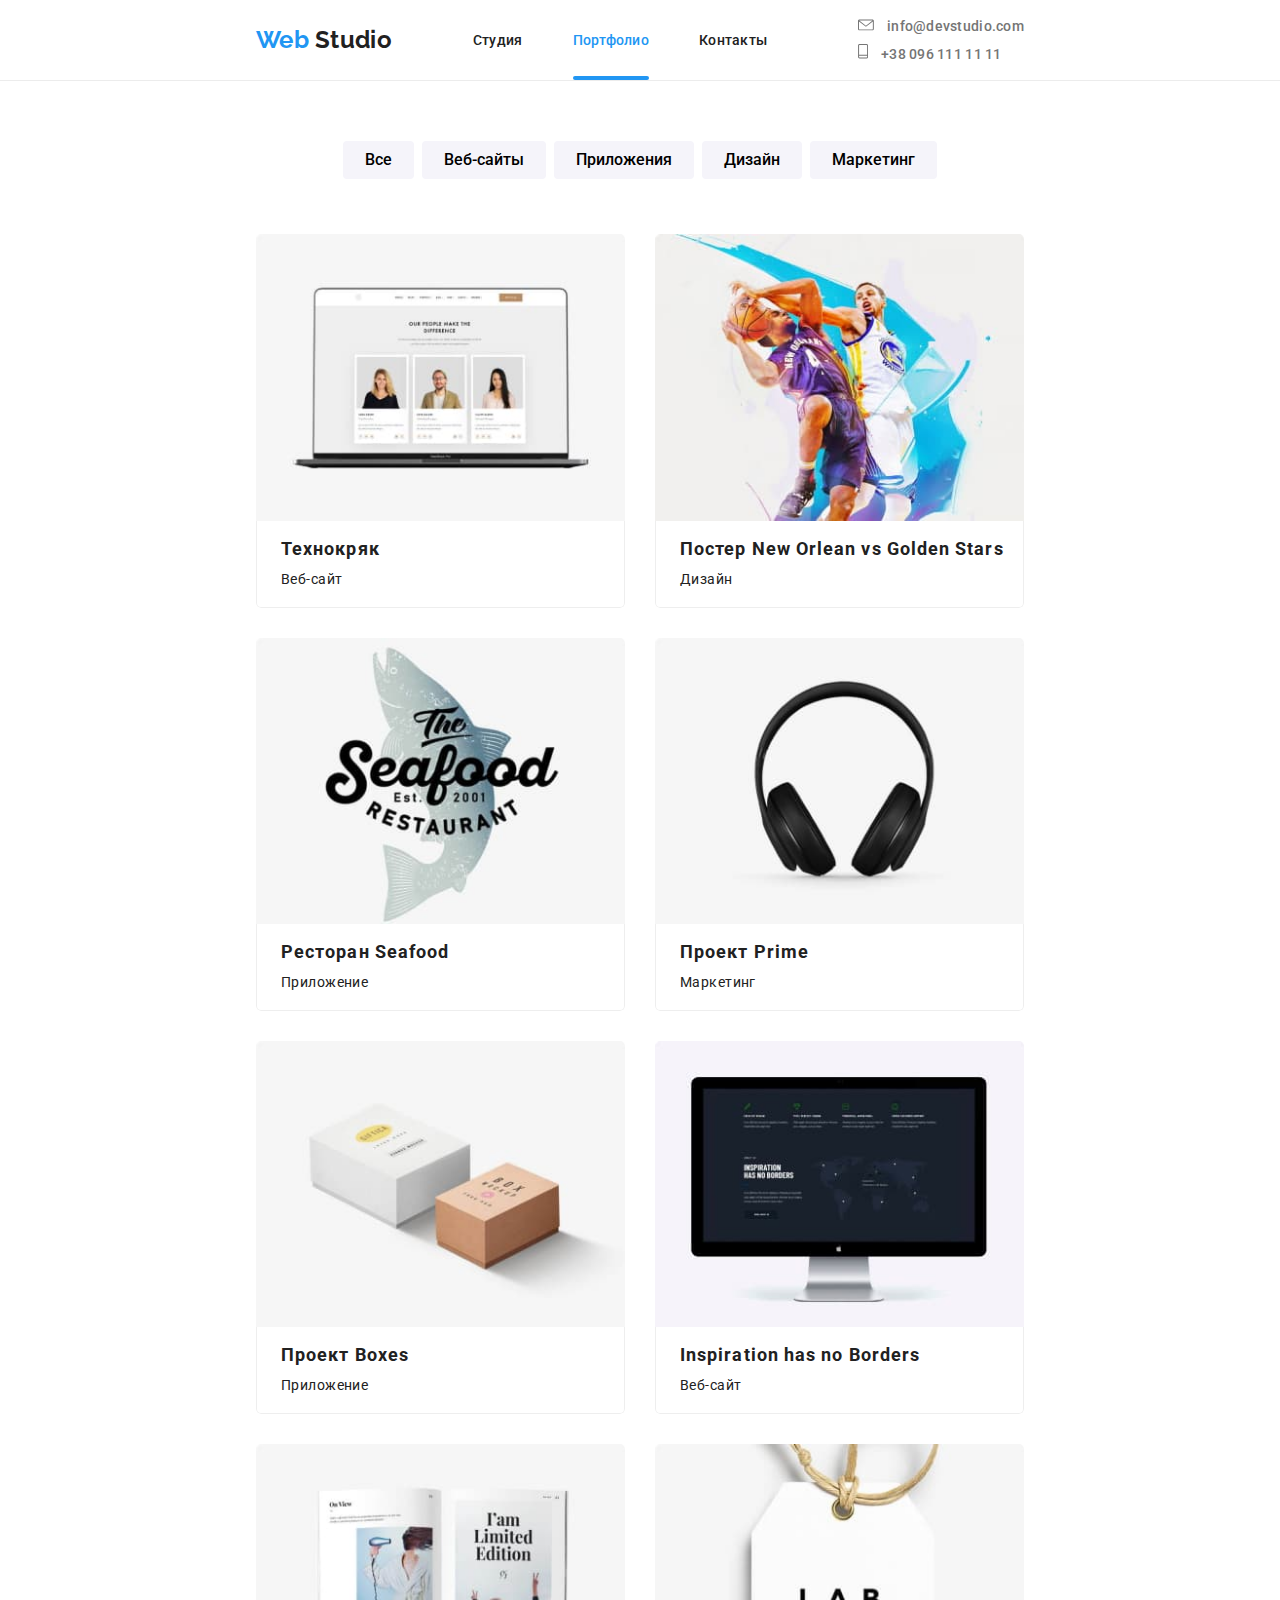
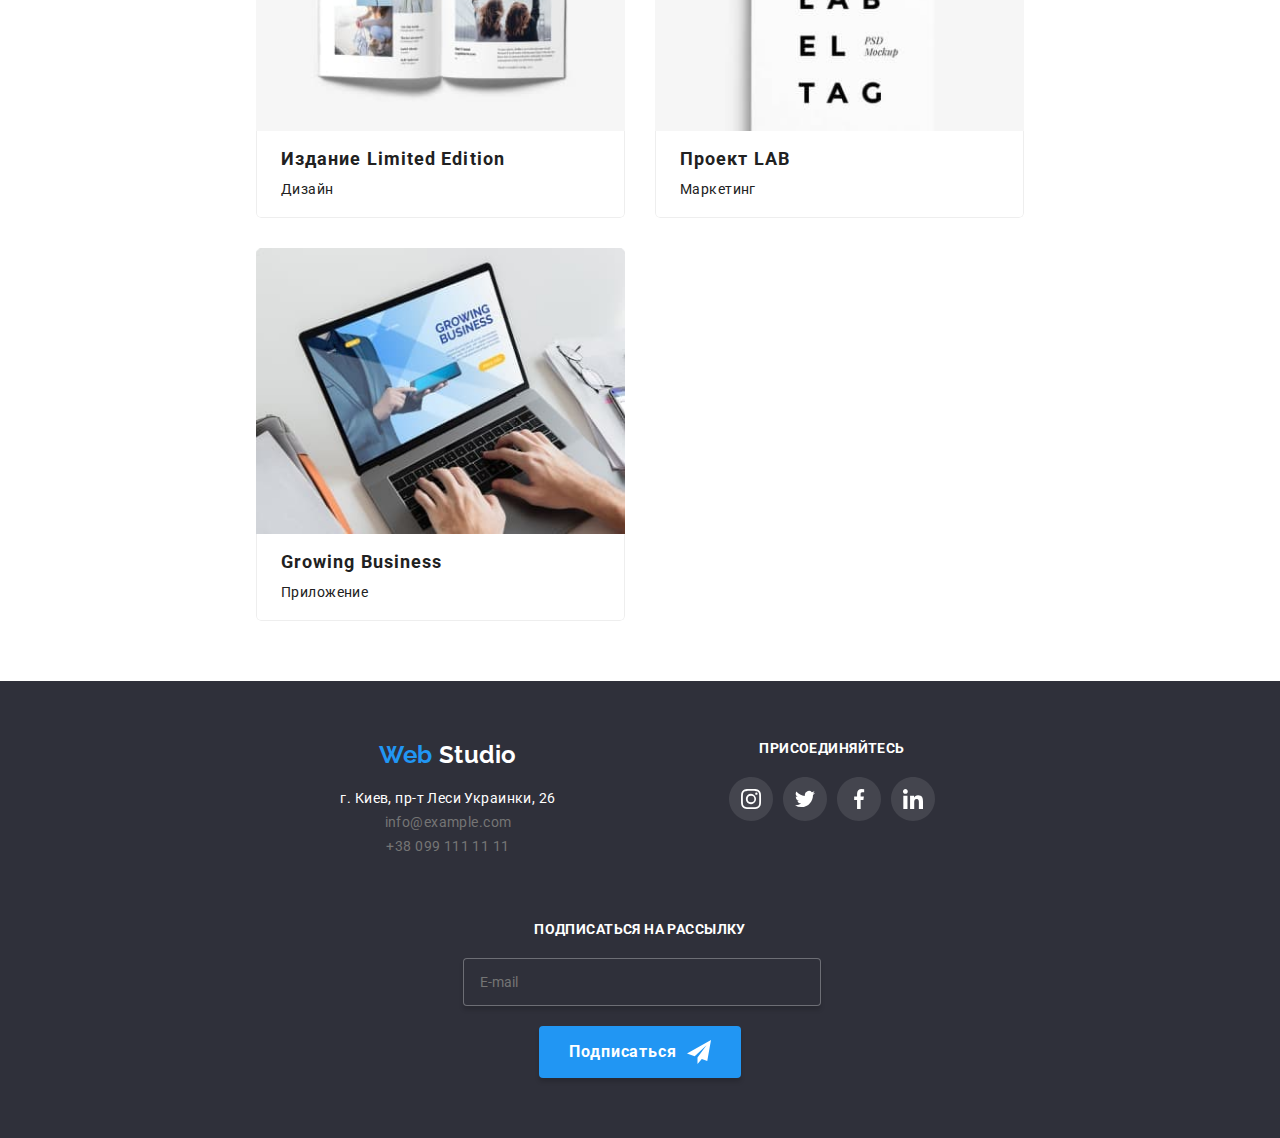
==== commit 0b132b3f: "tablet done" ====
--- a/portfolio.html
+++ b/portfolio.html
@@ -43,9 +43,11 @@
         <div class="menu-container" id="menu-container" data-menu>
           <ul class="site-pages">
             <li class="item">
-              <a class="active page set" href="./index.html">Студия</a>
+              <a href="./index.html">Студия</a>
             </li>
-            <li class="item"><a href="./portfolio.html">Портфолио</a></li>
+            <li class="item">
+              <a class="active page set" href="./portfolio.html">Портфолио</a>
+            </li>
             <li class="item"><a href="">Контакты</a></li>
           </ul>
           <ul class="contact-link">
--- a/css/main.min.css
+++ b/css/main.min.css
@@ -1,2 +1,2 @@
-.text-center{text-align:center}.text-blue{color:#2196f3}.visually-hidden{position:absolute;width:1px;height:1px;margin:-1px;border:0;padding:0;clip:rect(0 0 0 0);overflow:hidden}.text-grey{color:#757575}.text-white{color:#fff}.display-none{display:none}.section-strong-side,.section-we-do,.section-team,.section-customers{padding-top:60px;padding-bottom:60px}.section-we-do h2,.section-team h2,.section-customers h2{font-weight:700;font-size:28px;line-height:1.18;text-align:center;margin-bottom:30px;margin-top:0}nav a,.logo:active,.logo:hover,.logo:visited{color:#212121;-webkit-transition:color;transition:color;-webkit-transition-duration:250ms;transition-duration:250ms;-webkit-transition-timing-function:cubic-bezier(0.4, 0, 0.2, 1);transition-timing-function:cubic-bezier(0.4, 0, 0.2, 1)}nav a:hover,.logo:hover,nav a:focus,.logo:focus:active,.logo:focus:hover,.logo:focus:visited{color:#2196f3;fill:currentColor}body{color:#212121;background-color:#fff;font-family:'Roboto', sans-serif;font-weight:400;font-size:14px;letter-spacing:0.03em;margin:0;padding:0}a{text-decoration:none}ul{list-style:none;padding:0;margin:0}address{font-style:normal}.container{max-width:510px;margin-left:auto;margin-right:auto;padding-left:15px;padding-right:15px}.button,.button-form,.button-modal{color:#fff;background-color:#2196f3;font-weight:400;font-size:16px;line-height:1.88;letter-spacing:0.06em;padding:10px 32px;-webkit-box-shadow:0px 4px 4px rgba(0,0,0,0.15);box-shadow:0px 4px 4px rgba(0,0,0,0.15);border-radius:4px;border:1px solid rgba(255,255,255,0)}.button-form{display:-webkit-inline-box;display:-ms-inline-flexbox;display:inline-flex;-webkit-box-align:center;-ms-flex-align:center;align-items:center;padding:10px 29px;font-weight:700}.button-modal{font-weight:700;display:-webkit-inline-box;display:-ms-inline-flexbox;display:inline-flex;-webkit-box-align:center;-ms-flex-align:center;align-items:center;padding:10px 55px}.button-form .icon{margin-left:10px}.header{background-color:#fff;border-bottom:1px solid #ececec}.header>.nav{display:-webkit-box;display:-ms-flexbox;display:flex;-webkit-box-align:center;-ms-flex-align:center;align-items:center;font-weight:500;font-size:14px;line-height:1.14;letter-spacing:0.02em;position:relative}.site-pages{text-align:center}.site-pages .item{margin-bottom:40px}.site-pages>.item a{display:inline-block;padding-top:8px;padding-bottom:8px;position:relative}.contact-link{text-align:center}.site-pages>.item:first-child{padding-top:60px}.site-pages>.item:last-child,.contact-link>.item:last-child{margin-bottom:60px}.contact-link>.item{margin-bottom:16px}.icon-letter{width:16px;height:12px;margin-right:10px;fill:currentColor}.icon-smartphote{width:10px;height:15px;margin-right:10px;fill:currentColor}.active.page.set::after,.site-pages>.item>a:hover::after,.site-pages>.item>a:focus::after{opacity:1}.site-pages>.item>a::after{content:'';width:100%;opacity:0;height:4px;background-color:#2196f3;border-radius:2px;position:absolute;bottom:0;left:0;-webkit-transition:opacity;transition:opacity;-webkit-transition-duration:250ms;transition-duration:250ms;-webkit-transition-timing-function:cubic-bezier(0.4, 0, 0.2, 1);transition-timing-function:cubic-bezier(0.4, 0, 0.2, 1)}.active.page{color:#2196f3;position:relative}.logo{font-family:'Raleway', sans-serif;font-weight:700;font-size:24px;line-height:1.19;display:inline-block;margin-right:86px;padding-top:25px;padding-bottom:25px}.list-footer .logo{padding:0;margin-bottom:20px;margin-left:auto;margin-right:auto}.button-menu{display:-webkit-inline-box;display:-ms-inline-flexbox;display:inline-flex;margin:0;padding:0;border:none;background-color:transparent;margin-left:auto}.button-menu:hover,.button-menu:focus{fill:#2196f3}@media screen and (min-width: 768px){.button-menu{display:none}}.button-menu .icon-close{display:none}.button-menu.is-open .icon-close{display:block}.button-menu.is-open .icon-mobil-menu{display:none}.menu-container{display:none;position:absolute;top:100%;left:0;width:100%;background-color:#fff;font-weight:500;font-size:18px;line-height:1.17;letter-spacing:0.02em;-webkit-box-shadow:0px 1px 3px rgba(0,0,0,0.16),0px 2px 4px rgba(0,0,0,0.08),0px 4px 8px rgba(0,0,0,0.04);box-shadow:0px 1px 3px rgba(0,0,0,0.16),0px 2px 4px rgba(0,0,0,0.08),0px 4px 8px rgba(0,0,0,0.04)}.menu-container.is-open{display:block}.div-backdrop{position:fixed;top:0;left:0;width:100%;height:100%;background-color:rgba(0,0,0,0.2);-webkit-transition:opacity 250ms cubic-bezier(0.4, 0, 0.2, 1),-webkit-transform 250ms cubic-bezier(0.4, 0, 0.2, 1);transition:opacity 250ms cubic-bezier(0.4, 0, 0.2, 1),-webkit-transform 250ms cubic-bezier(0.4, 0, 0.2, 1);transition:opacity 250ms cubic-bezier(0.4, 0, 0.2, 1),transform 250ms cubic-bezier(0.4, 0, 0.2, 1);transition:opacity 250ms cubic-bezier(0.4, 0, 0.2, 1),transform 250ms cubic-bezier(0.4, 0, 0.2, 1),-webkit-transform 250ms cubic-bezier(0.4, 0, 0.2, 1)}.div-backdrop.is-hidden{opacity:0;pointer-events:none}.div-backdrop.is-hidden .div-modal{-webkit-transform:translate(-50%, -50%) scale(1.1);transform:translate(-50%, -50%) scale(1.1)}.div-modal{max-width:480px;width:93%;height:581px;margin-left:auto;margin-right:auto;position:absolute;top:50%;left:50%;-webkit-transform:translate(-50%, -50%) scale(1);transform:translate(-50%, -50%) scale(1);-webkit-transition:-webkit-transform 250ms cubic-bezier(0.4, 0, 0.2, 1);transition:-webkit-transform 250ms cubic-bezier(0.4, 0, 0.2, 1);transition:transform 250ms cubic-bezier(0.4, 0, 0.2, 1);transition:transform 250ms cubic-bezier(0.4, 0, 0.2, 1), -webkit-transform 250ms cubic-bezier(0.4, 0, 0.2, 1);background:#ffffff;-webkit-box-shadow:0px 2px 1px rgba(0,0,0,0.2),0px 1px 1px rgba(0,0,0,0.14),0px 1px 3px rgba(0,0,0,0.12);box-shadow:0px 2px 1px rgba(0,0,0,0.2),0px 1px 1px rgba(0,0,0,0.14),0px 1px 3px rgba(0,0,0,0.12);border-radius:4px}.icon-close{position:absolute;background-color:#fff;top:8px;right:8px;width:30px;height:30px;border-radius:50%;display:-webkit-inline-box;display:-ms-inline-flexbox;display:inline-flex;-webkit-box-align:center;-ms-flex-align:center;align-items:center;-webkit-box-pack:center;-ms-flex-pack:center;justify-content:center;border:1px solid rgba(0,0,0,0.1)}.close{height:15px;width:15px}.icon-close:hover .close{fill:#2196f3}.form-title{font-weight:bold;font-size:20px;line-height:1.15;text-align:center;margin-bottom:30px;margin-top:40px;display:inline-block;padding-left:40px;padding-right:40px}.form-modal{padding-left:40px;padding-right:40px}.form-fild{margin-bottom:28px;position:relative}.form-fild.checkbox{margin-bottom:30px;display:-webkit-inline-box;display:-ms-inline-flexbox;display:inline-flex;-webkit-box-align:center;-ms-flex-align:center;align-items:center;line-height:1.17}.form-fild.textarea{margin-bottom:20px}.form-input{border:1px solid rgba(33,33,33,0.2);-webkit-box-sizing:border-box;box-sizing:border-box;border-radius:4px;width:100%;display:block;padding:12px 42px}.form-input:focus{border:1px solid #2196f3;outline-color:#2196f3}.form-input:focus ~ .form-icon,.form-input.form-input:not(:placeholder-shown) ~ .form-icon{fill:#2196f3}.form-input:focus+.form-label,.form-input:not(:placeholder-shown)+.form-label{-webkit-transform:translate(-25px, -40px);transform:translate(-25px, -40px);color:#2196f3}.form-textarea:focus+.form-label.label-textarea,.form-textarea:not(:placeholder-shown)+.form-label.label-textarea{-webkit-transform:translateY(-38px);transform:translateY(-38px);color:#2196f3}.form-label{font-size:14px;line-height:1.14;letter-spacing:0.01em;position:absolute;color:#757575;top:50%;left:42px;-webkit-transform:translateY(-50%);transform:translateY(-50%);-webkit-transition:-webkit-transform 250ms cubic-bezier(0.4, 0, 0.2, 1);transition:-webkit-transform 250ms cubic-bezier(0.4, 0, 0.2, 1);transition:transform 250ms cubic-bezier(0.4, 0, 0.2, 1);transition:transform 250ms cubic-bezier(0.4, 0, 0.2, 1), -webkit-transform 250ms cubic-bezier(0.4, 0, 0.2, 1)}.form-label.label-textarea{top:18px;left:16px}.form-icon{position:absolute;top:50%;left:19px;-webkit-transform:translateY(-50%);transform:translateY(-50%);display:block;width:15px;height:15px}.form-textarea{border:1px solid rgba(33,33,33,0.2);-webkit-box-sizing:border-box;box-sizing:border-box;border-radius:4px;width:100%;resize:none}.form-textarea:focus{outline-color:#2196f3}.form-checkbox:checked+.icon-check{border-color:transparent;background-image:url("../images/iconcheck.svg");background-size:contain;background-origin:border-box;background-repeat:no-repeat}.icon-check{display:inline-block;width:15px;height:15px;margin-right:8px;border:2px solid #2a2a2a;border-radius:4px;-webkit-transition:-webkit-transform 250ms linear;transition:-webkit-transform 250ms linear;transition:transform 250ms linear;transition:transform 250ms linear, -webkit-transform 250ms linear}.form-label-confirm{font-size:12px;line-height:1.17;color:#757575}.form-label-confirm a,.form-label-confirm a:visited{text-decoration:underline;color:#2196f3}.hero h1{color:#fff;max-width:480px;min-width:360px;font-weight:900;font-size:26px;line-height:1.62;text-align:center;letter-spacing:0.06em;text-transform:uppercase;margin-bottom:46px;margin-top:0;margin-right:auto;margin-left:auto}.hero{text-align:center;background-color:rgba(47,48,58,0.8);background-image:-webkit-gradient(linear, left top, left bottom, from(rgba(47,48,58,0.8)), to(rgba(47,48,58,0.8))),url("../images/header-img-480.jpg");background-image:linear-gradient(rgba(47,48,58,0.8), rgba(47,48,58,0.8)),url("../images/header-img-480.jpg");background-repeat:no-repeat;max-width:480px;max-height:400px;margin-left:auto;margin-right:auto}@media screen and (min-device-pixel-ratio: 2), screen and (-webkit-min-device-pixel-ratio: 2), screen and (min-resolution: 192dpi), screen and (min-resolution: 2dppx){.hero{background-image:-webkit-gradient(linear, left top, left bottom, from(rgba(47,48,58,0.8)), to(rgba(47,48,58,0.8))),url("../images/header-img-480@2x.jpg");background-image:linear-gradient(rgba(47,48,58,0.8), rgba(47,48,58,0.8)),url("../images/header-img-480@2x.jpg");background-size:cover}}.hero-container{padding-top:118px;padding-bottom:118px}.icon-antena,.icon-clock,.icon-diagram,.icon-astronaut{display:block;height:120px;background-color:#f5f4fa;border-radius:4px;padding-top:25px;padding-bottom:25px;width:100%;margin:15px 0}.section-strong-side h3{font-weight:700;font-size:14px;line-height:1.14;letter-spacing:0.03em;text-transform:uppercase;text-align:center;margin-top:30px;margin-bottom:10px}.section-strong-side p{font-weight:400;font-size:14px;line-height:1.71;letter-spacing:0.03em;margin:0}@media screen and (max-width: 1200px){.section-we-do{display:none}}.section-we-do h3{color:#fff;background:rgba(47,48,58,0.8);font-weight:400;font-size:14px;line-height:1.14;text-align:center;text-transform:uppercase;padding-top:27px;padding-bottom:27px;margin:0}.list-we-do{display:-webkit-box;display:-ms-flexbox;display:flex}.list-we-do img{display:block}.list-we-do>.item:not(:last-child){margin-right:30px}.section-we-do h2{text-align:center}.cover{position:relative;z-index:-1}.cover-text{position:absolute;width:100%;bottom:0}.section-team img{display:block;max-width:100%;height:auto;margin:0 auto}.section-team h2{text-align:center}.section-team{background-color:#f5f4fa}.name{font-weight:500;font-size:16px;line-height:1.19;text-align:center;margin-top:30px;margin-bottom:10px}.profesion{font-weight:400;font-size:16px;line-height:1.19;text-align:center;margin-top:0;margin-bottom:30px}.list-team>.item:not(:last-child){margin-bottom:30px}.list-social-network{display:-webkit-box;display:-ms-flexbox;display:flex;padding-left:122px;padding-right:122px;-ms-flex-pack:distribute;justify-content:space-around;padding-bottom:24px}.list-social-network a{display:-webkit-inline-box;display:-ms-inline-flexbox;display:inline-flex;-webkit-box-pack:center;-ms-flex-pack:center;justify-content:center;-webkit-box-align:center;-ms-flex-align:center;align-items:center;height:44px;width:44px;border-radius:50%;color:#afb1b8;-webkit-transition:color 250ms cubic-bezier(0.4, 0, 0.2, 1),background-color 250ms cubic-bezier(0.4, 0, 0.2, 1);transition:color 250ms cubic-bezier(0.4, 0, 0.2, 1),background-color 250ms cubic-bezier(0.4, 0, 0.2, 1)}.list-social-network a:hover,.list-social-network a:focus{background-color:#2196f3;color:#fff}.icon-social{width:20px;height:20px;--color1: currentColor}.list-team>.item{background-color:#fff;-webkit-box-shadow:0px 2px 1px rgba(0,0,0,0.2),0px 1px 1px rgba(0,0,0,0.14),0px 1px 3px rgba(0,0,0,0.12);box-shadow:0px 2px 1px rgba(0,0,0,0.2),0px 1px 1px rgba(0,0,0,0.14),0px 1px 3px rgba(0,0,0,0.12);border-radius:4px}.section-customers{padding-bottom:60px}.list-customer{display:-webkit-box;display:-ms-flexbox;display:flex;-ms-flex-wrap:wrap;flex-wrap:wrap;-webkit-box-pack:center;-ms-flex-pack:center;justify-content:center;margin:-15px}.list-customer .item{margin:15px}.list-customer>.item a{width:208px;height:90px;border:1px solid #afb1b8;border-radius:4px;-webkit-transition:color 250ms cubic-bezier(0.4, 0, 0.2, 1),border 250ms cubic-bezier(0.4, 0, 0.2, 1);transition:color 250ms cubic-bezier(0.4, 0, 0.2, 1),border 250ms cubic-bezier(0.4, 0, 0.2, 1)}.icon-customer{display:-webkit-inline-box;display:-ms-inline-flexbox;display:inline-flex;-webkit-box-pack:center;-ms-flex-pack:center;justify-content:center;-webkit-box-align:center;-ms-flex-align:center;align-items:center}.list-customer>.item a:hover,.list-customer>.item a:focus{border:1px solid #2196f3;--color1: #2196f3}.list-customer>.item img{padding-left:60px;padding-top:27px}.logo1{width:45px;height:50px}.logo2{width:40px;height:52px}.logo3{width:41px;height:43px}.logo4{width:80px;height:42px}.logo5{width:59px;height:47px}.logo6{width:89px;height:46px}footer{background-color:#2f303a}.footer.container{padding-top:60px}.subscription{font-weight:700;font-size:14px;line-height:1.14;color:#fff;text-transform:uppercase}.copy{display:inline-block;font-size:12px;line-height:2;padding-top:21px;padding-bottom:21px;margin:0}.border-footer{border-top:1px solid rgba(255,255,255,0.1)}.list-footer>.item{text-align:center;margin-left:auto;margin-right:auto;padding-bottom:60px}.list-join{display:-webkit-box;display:-ms-flexbox;display:flex;-webkit-box-pack:center;-ms-flex-pack:center;justify-content:center}.list-join .item{height:44px}.list-join>.item:not(:last-child){margin-right:10px}.list-footer>.item p{margin-bottom:8px;margin-top:0}.list-footer p.subscription{margin-bottom:20px}.list-join .item a{display:-webkit-inline-box;display:-ms-inline-flexbox;display:inline-flex;-webkit-box-pack:center;-ms-flex-pack:center;justify-content:center;-webkit-box-align:center;-ms-flex-align:center;align-items:center;height:44px;width:44px;border-radius:50%;color:#afb1b8;-webkit-transition:color 250ms cubic-bezier(0.4, 0, 0.2, 1),background-color 250ms cubic-bezier(0.4, 0, 0.2, 1);transition:color 250ms cubic-bezier(0.4, 0, 0.2, 1),background-color 250ms cubic-bezier(0.4, 0, 0.2, 1)}.list-join .item a:hover,.list-join .item a:focus{background-color:#2196f3}.form{width:100%}.input{padding-top:15px;padding-bottom:15px;padding-left:16px;margin-bottom:20px;color:#fff;min-width:358px;max-width:434px;width:100%;border:1px solid rgba(255,255,255,0.3);-webkit-box-shadow:0px 4px 4px rgba(0,0,0,0.15);box-shadow:0px 4px 4px rgba(0,0,0,0.15);border-radius:4px;background:#2f303a;display:inline-block}
+.text-center{text-align:center}.text-blue{color:#2196f3}.visually-hidden{position:absolute;width:1px;height:1px;margin:-1px;border:0;padding:0;clip:rect(0 0 0 0);overflow:hidden}.text-grey{color:#757575}.text-white{color:#fff}.display-none{display:none}.section-strong-side,.section-we-do,.section-team,.section-customers,.section-portfolio{padding-top:60px;padding-bottom:60px}.section-we-do h2,.section-team h2,.section-customers h2{font-weight:700;font-size:28px;line-height:1.18;text-align:center;margin-bottom:30px;margin-top:0}nav a,.logo:active,.logo:hover,.logo:visited{color:#212121;-webkit-transition:color;transition:color;-webkit-transition-duration:250ms;transition-duration:250ms;-webkit-transition-timing-function:cubic-bezier(0.4, 0, 0.2, 1);transition-timing-function:cubic-bezier(0.4, 0, 0.2, 1)}nav a:hover,.logo:hover,nav a:focus,.logo:focus:active,.logo:focus:hover,.logo:focus:visited{color:#2196f3;fill:currentColor}body{color:#212121;background-color:#fff;font-family:'Roboto', sans-serif;font-weight:400;font-size:14px;letter-spacing:0.03em;margin:0;padding:0}a{text-decoration:none}ul{list-style:none;padding:0;margin:0}address{font-style:normal}.container{max-width:510px;margin-left:auto;margin-right:auto;padding-left:15px;padding-right:15px}@media screen and (min-width: 768px){.container{max-width:798px}}.button,.button-form,.button-modal{color:#fff;background-color:#2196f3;font-weight:400;font-size:16px;line-height:1.88;letter-spacing:0.06em;padding:10px 32px;-webkit-box-shadow:0px 4px 4px rgba(0,0,0,0.15);box-shadow:0px 4px 4px rgba(0,0,0,0.15);border-radius:4px;border:1px solid rgba(255,255,255,0)}.button-form{display:-webkit-inline-box;display:-ms-inline-flexbox;display:inline-flex;-webkit-box-align:center;-ms-flex-align:center;align-items:center;padding:10px 29px;font-weight:700}.button-modal{font-weight:700;display:-webkit-inline-box;display:-ms-inline-flexbox;display:inline-flex;-webkit-box-align:center;-ms-flex-align:center;align-items:center;padding:10px 55px}.button-form .icon{margin-left:10px}.header{background-color:#fff;border-bottom:1px solid #ececec}.header>.nav{display:-webkit-box;display:-ms-flexbox;display:flex;-webkit-box-align:center;-ms-flex-align:center;align-items:center;font-weight:500;font-size:14px;line-height:1.14;letter-spacing:0.02em;position:relative}.site-pages{text-align:center}@media screen and (min-width: 768px){.site-pages{display:-webkit-box;display:-ms-flexbox;display:flex}}.site-pages .item{margin-bottom:40px}@media screen and (min-width: 768px){.site-pages .item{margin-bottom:0}}.site-pages>.item a{display:inline-block;padding-top:8px;padding-bottom:8px;position:relative}@media screen and (min-width: 768px){.site-pages>.item a{padding-top:32px;padding-bottom:32px}}.contact-link{text-align:center}.site-pages>.item:first-child{padding-top:60px}@media screen and (min-width: 768px){.site-pages>.item:first-child{padding-top:0}}.site-pages>.item:last-child,.contact-link>.item:last-child{margin-bottom:60px}@media screen and (min-width: 768px){.site-pages>.item:last-child,.contact-link>.item:last-child{margin-bottom:0}}.contact-link>.item{margin-bottom:16px}@media screen and (min-width: 768px){.contact-link>.item{margin-bottom:10px;text-align:left}}@media screen and (min-width: 768px){.site-pages>.item:not(:last-child){margin-right:50px}}.icon-letter{width:16px;height:12px;margin-right:10px;fill:currentColor}.icon-smartphote{width:10px;height:15px;margin-right:10px;fill:currentColor}.active.page.set::after,.site-pages>.item>a:hover::after,.site-pages>.item>a:focus::after{opacity:1}.site-pages>.item>a::after{content:'';width:100%;opacity:0;height:4px;background-color:#2196f3;border-radius:2px;position:absolute;bottom:0;left:0;-webkit-transition:opacity;transition:opacity;-webkit-transition-duration:250ms;transition-duration:250ms;-webkit-transition-timing-function:cubic-bezier(0.4, 0, 0.2, 1);transition-timing-function:cubic-bezier(0.4, 0, 0.2, 1)}.active.page{color:#2196f3;position:relative}.logo{font-family:'Raleway', sans-serif;font-weight:700;font-size:24px;line-height:1.19;display:inline-block;margin-right:86px;padding-top:25px;padding-bottom:25px}@media screen and (min-width: 768px){.logo{margin-right:81px;white-space:nowrap}}.list-footer .logo{padding:0;margin-bottom:20px;margin-left:auto;margin-right:auto}.button-menu{display:-webkit-inline-box;display:-ms-inline-flexbox;display:inline-flex;margin:0;padding:0;border:none;background-color:transparent;margin-left:auto}.button-menu:hover,.button-menu:focus{fill:#2196f3}@media screen and (min-width: 768px){.button-menu{display:none}}.button-menu .icon-close{display:none}.button-menu.is-open .icon-close{display:block}.button-menu.is-open .icon-mobil-menu{display:none}.menu-container{display:none;position:absolute;top:100%;left:0;width:100%;background-color:#fff;font-weight:500;font-size:18px;line-height:1.17;letter-spacing:0.02em;-webkit-box-shadow:0px 1px 3px rgba(0,0,0,0.16),0px 2px 4px rgba(0,0,0,0.08),0px 4px 8px rgba(0,0,0,0.04);box-shadow:0px 1px 3px rgba(0,0,0,0.16),0px 2px 4px rgba(0,0,0,0.08),0px 4px 8px rgba(0,0,0,0.04)}.menu-container.is-open{display:block}@media screen and (min-width: 768px){.menu-container{display:-webkit-box;display:-ms-flexbox;display:flex;-webkit-box-pack:justify;-ms-flex-pack:justify;justify-content:space-between;position:static;-webkit-box-shadow:none;box-shadow:none;-webkit-box-align:center;-ms-flex-align:center;align-items:center;font-weight:500;font-size:14px}}.div-backdrop{position:fixed;top:0;left:0;width:100%;height:100%;background-color:rgba(0,0,0,0.2);-webkit-transition:opacity 250ms cubic-bezier(0.4, 0, 0.2, 1),-webkit-transform 250ms cubic-bezier(0.4, 0, 0.2, 1);transition:opacity 250ms cubic-bezier(0.4, 0, 0.2, 1),-webkit-transform 250ms cubic-bezier(0.4, 0, 0.2, 1);transition:opacity 250ms cubic-bezier(0.4, 0, 0.2, 1),transform 250ms cubic-bezier(0.4, 0, 0.2, 1);transition:opacity 250ms cubic-bezier(0.4, 0, 0.2, 1),transform 250ms cubic-bezier(0.4, 0, 0.2, 1),-webkit-transform 250ms cubic-bezier(0.4, 0, 0.2, 1)}.div-backdrop.is-hidden{opacity:0;pointer-events:none}.div-backdrop.is-hidden .div-modal{-webkit-transform:translate(-50%, -50%) scale(1.1);transform:translate(-50%, -50%) scale(1.1)}.div-modal{max-width:480px;width:93%;height:581px;margin-left:auto;margin-right:auto;position:absolute;top:50%;left:50%;-webkit-transform:translate(-50%, -50%) scale(1);transform:translate(-50%, -50%) scale(1);-webkit-transition:-webkit-transform 250ms cubic-bezier(0.4, 0, 0.2, 1);transition:-webkit-transform 250ms cubic-bezier(0.4, 0, 0.2, 1);transition:transform 250ms cubic-bezier(0.4, 0, 0.2, 1);transition:transform 250ms cubic-bezier(0.4, 0, 0.2, 1), -webkit-transform 250ms cubic-bezier(0.4, 0, 0.2, 1);background:#ffffff;-webkit-box-shadow:0px 2px 1px rgba(0,0,0,0.2),0px 1px 1px rgba(0,0,0,0.14),0px 1px 3px rgba(0,0,0,0.12);box-shadow:0px 2px 1px rgba(0,0,0,0.2),0px 1px 1px rgba(0,0,0,0.14),0px 1px 3px rgba(0,0,0,0.12);border-radius:4px}.icon-close{position:absolute;background-color:#fff;top:8px;right:8px;width:30px;height:30px;border-radius:50%;display:-webkit-inline-box;display:-ms-inline-flexbox;display:inline-flex;-webkit-box-align:center;-ms-flex-align:center;align-items:center;-webkit-box-pack:center;-ms-flex-pack:center;justify-content:center;border:1px solid rgba(0,0,0,0.1)}.close{height:15px;width:15px}.icon-close:hover .close{fill:#2196f3}.form-title{font-weight:bold;font-size:20px;line-height:1.15;text-align:center;margin-bottom:30px;margin-top:40px;display:inline-block;padding-left:40px;padding-right:40px}.form-modal{padding-left:40px;padding-right:40px}.form-fild{margin-bottom:28px;position:relative}.form-fild.checkbox{margin-bottom:30px;display:-webkit-inline-box;display:-ms-inline-flexbox;display:inline-flex;-webkit-box-align:center;-ms-flex-align:center;align-items:center;line-height:1.17}.form-fild.textarea{margin-bottom:20px}.form-input{border:1px solid rgba(33,33,33,0.2);-webkit-box-sizing:border-box;box-sizing:border-box;border-radius:4px;width:100%;display:block;padding:12px 42px}.form-input:focus{border:1px solid #2196f3;outline-color:#2196f3}.form-input:focus ~ .form-icon,.form-input.form-input:not(:placeholder-shown) ~ .form-icon{fill:#2196f3}.form-input:focus+.form-label,.form-input:not(:placeholder-shown)+.form-label{-webkit-transform:translate(-25px, -40px);transform:translate(-25px, -40px);color:#2196f3}.form-textarea:focus+.form-label.label-textarea,.form-textarea:not(:placeholder-shown)+.form-label.label-textarea{-webkit-transform:translateY(-38px);transform:translateY(-38px);color:#2196f3}.form-label{font-size:14px;line-height:1.14;letter-spacing:0.01em;position:absolute;color:#757575;top:50%;left:42px;-webkit-transform:translateY(-50%);transform:translateY(-50%);-webkit-transition:-webkit-transform 250ms cubic-bezier(0.4, 0, 0.2, 1);transition:-webkit-transform 250ms cubic-bezier(0.4, 0, 0.2, 1);transition:transform 250ms cubic-bezier(0.4, 0, 0.2, 1);transition:transform 250ms cubic-bezier(0.4, 0, 0.2, 1), -webkit-transform 250ms cubic-bezier(0.4, 0, 0.2, 1)}.form-label.label-textarea{top:18px;left:16px}.form-icon{position:absolute;top:50%;left:19px;-webkit-transform:translateY(-50%);transform:translateY(-50%);display:block;width:15px;height:15px}.form-textarea{border:1px solid rgba(33,33,33,0.2);-webkit-box-sizing:border-box;box-sizing:border-box;border-radius:4px;width:100%;resize:none}.form-textarea:focus{outline-color:#2196f3}.form-checkbox:checked+.icon-check{border-color:transparent;background-image:url("../images/iconcheck.svg");background-size:contain;background-origin:border-box;background-repeat:no-repeat}.icon-check{display:inline-block;width:15px;height:15px;margin-right:8px;border:2px solid #2a2a2a;border-radius:4px;-webkit-transition:-webkit-transform 250ms linear;transition:-webkit-transform 250ms linear;transition:transform 250ms linear;transition:transform 250ms linear, -webkit-transform 250ms linear}.form-label-confirm{font-size:12px;line-height:1.17;color:#757575}.form-label-confirm a,.form-label-confirm a:visited{text-decoration:underline;color:#2196f3}.hero h1{color:#fff;max-width:480px;min-width:360px;font-weight:900;font-size:26px;line-height:1.62;text-align:center;letter-spacing:0.06em;text-transform:uppercase;margin-bottom:46px;margin-top:0;margin-right:auto;margin-left:auto}@media screen and (min-width: 768px){.hero h1{max-width:768px}}.hero{text-align:center;background-color:rgba(47,48,58,0.8);background-image:-webkit-gradient(linear, left top, left bottom, from(rgba(47,48,58,0.8)), to(rgba(47,48,58,0.8))),url("../images/header-img-480.jpg");background-image:linear-gradient(rgba(47,48,58,0.8), rgba(47,48,58,0.8)),url("../images/header-img-480.jpg");background-repeat:no-repeat;max-width:480px;max-height:400px;margin-left:auto;margin-right:auto}@media screen and (min-device-pixel-ratio: 2), screen and (-webkit-min-device-pixel-ratio: 2), screen and (min-resolution: 192dpi), screen and (min-resolution: 2dppx){.hero{background-image:-webkit-gradient(linear, left top, left bottom, from(rgba(47,48,58,0.8)), to(rgba(47,48,58,0.8))),url("../images/header-img-480@2x.jpg");background-image:linear-gradient(rgba(47,48,58,0.8), rgba(47,48,58,0.8)),url("../images/header-img-480@2x.jpg");background-size:cover}}@media screen and (min-device-pixel-ratio: 2) and (min-width: 768px), screen and (-webkit-min-device-pixel-ratio: 2) and (min-width: 768px), screen and (min-resolution: 192dpi) and (min-width: 768px), screen and (min-resolution: 2dppx) and (min-width: 768px){.hero{background-image:-webkit-gradient(linear, left top, left bottom, from(rgba(47,48,58,0.8)), to(rgba(47,48,58,0.8))),url("../images/header-img-768@2x.jpg");background-image:linear-gradient(rgba(47,48,58,0.8), rgba(47,48,58,0.8)),url("../images/header-img-768@2x.jpg")}}@media screen and (min-width: 768px){.hero{background-image:-webkit-gradient(linear, left top, left bottom, from(rgba(47,48,58,0.8)), to(rgba(47,48,58,0.8))),url("../images/header-img-768.jpg");background-image:linear-gradient(rgba(47,48,58,0.8), rgba(47,48,58,0.8)),url("../images/header-img-768.jpg");max-width:768px}}.hero-container{padding-top:118px;padding-bottom:118px}@media screen and (min-width: 768px){.strong-side-list{display:-webkit-box;display:-ms-flexbox;display:flex;-ms-flex-wrap:wrap;flex-wrap:wrap;margin:-15px}}@media screen and (min-width: 768px){.strong-side-list>li{margin:15px;width:calc((100% - 60px) / 2)}}.icon-antena,.icon-clock,.icon-diagram,.icon-astronaut{display:block;height:120px;background-color:#f5f4fa;border-radius:4px;padding-top:25px;padding-bottom:25px;width:100%;margin:15px 0}.section-strong-side h3{font-weight:700;font-size:14px;line-height:1.14;letter-spacing:0.03em;text-transform:uppercase;text-align:center;margin-top:30px;margin-bottom:10px}.section-strong-side p{font-weight:400;font-size:14px;line-height:1.71;letter-spacing:0.03em;margin:0}@media screen and (max-width: 1200px){.section-we-do{display:none}}.section-we-do h3{color:#fff;background:rgba(47,48,58,0.8);font-weight:400;font-size:14px;line-height:1.14;text-align:center;text-transform:uppercase;padding-top:27px;padding-bottom:27px;margin:0}.list-we-do{display:-webkit-box;display:-ms-flexbox;display:flex}.list-we-do img{display:block}.list-we-do>.item:not(:last-child){margin-right:30px}.section-we-do h2{text-align:center}.cover{position:relative;z-index:-1}.cover-text{position:absolute;width:100%;bottom:0}.section-team img{display:block;max-width:100%;height:auto;margin:0 auto}.section-team h2{text-align:center}.section-team{background-color:#f5f4fa}.name{font-weight:500;font-size:16px;line-height:1.19;text-align:center;margin-top:30px;margin-bottom:10px}.profesion{font-weight:400;font-size:16px;line-height:1.19;text-align:center;margin-top:0;margin-bottom:30px}@media screen and (min-width: 768px){.list-team{display:-webkit-box;display:-ms-flexbox;display:flex;-ms-flex-wrap:wrap;flex-wrap:wrap;margin:-15px}}.list-team>.item:not(:last-child){margin-bottom:30px}@media screen and (min-width: 768px){.list-team>.item:not(:last-child){margin-bottom:15px}}@media screen and (min-width: 768px){.list-team>.item{margin:15px;width:calc((100% - 60px) / 2)}}.list-social-network{display:-webkit-box;display:-ms-flexbox;display:flex;padding-left:122px;padding-right:122px;-ms-flex-pack:distribute;justify-content:space-around;padding-bottom:24px}.list-social-network a{display:-webkit-inline-box;display:-ms-inline-flexbox;display:inline-flex;-webkit-box-pack:center;-ms-flex-pack:center;justify-content:center;-webkit-box-align:center;-ms-flex-align:center;align-items:center;height:44px;width:44px;border-radius:50%;color:#afb1b8;-webkit-transition:color 250ms cubic-bezier(0.4, 0, 0.2, 1),background-color 250ms cubic-bezier(0.4, 0, 0.2, 1);transition:color 250ms cubic-bezier(0.4, 0, 0.2, 1),background-color 250ms cubic-bezier(0.4, 0, 0.2, 1)}.list-social-network a:hover,.list-social-network a:focus{background-color:#2196f3;color:#fff}.icon-social{width:20px;height:20px;--color1: currentColor}.list-team>.item{background-color:#fff;-webkit-box-shadow:0px 2px 1px rgba(0,0,0,0.2),0px 1px 1px rgba(0,0,0,0.14),0px 1px 3px rgba(0,0,0,0.12);box-shadow:0px 2px 1px rgba(0,0,0,0.2),0px 1px 1px rgba(0,0,0,0.14),0px 1px 3px rgba(0,0,0,0.12);border-radius:4px}.section-customers{padding-bottom:60px}.list-customer{display:-webkit-box;display:-ms-flexbox;display:flex;-ms-flex-wrap:wrap;flex-wrap:wrap;-webkit-box-pack:center;-ms-flex-pack:center;justify-content:center;margin:-15px}.list-customer .item{margin:15px}.list-customer>.item a{width:208px;height:90px;border:1px solid #afb1b8;border-radius:4px;-webkit-transition:color 250ms cubic-bezier(0.4, 0, 0.2, 1),border 250ms cubic-bezier(0.4, 0, 0.2, 1);transition:color 250ms cubic-bezier(0.4, 0, 0.2, 1),border 250ms cubic-bezier(0.4, 0, 0.2, 1)}.icon-customer{display:-webkit-inline-box;display:-ms-inline-flexbox;display:inline-flex;-webkit-box-pack:center;-ms-flex-pack:center;justify-content:center;-webkit-box-align:center;-ms-flex-align:center;align-items:center}.list-customer>.item a:hover,.list-customer>.item a:focus{border:1px solid #2196f3;--color1: #2196f3}.list-customer>.item img{padding-left:60px;padding-top:27px}.logo1{width:45px;height:50px}.logo2{width:40px;height:52px}.logo3{width:41px;height:43px}.logo4{width:80px;height:42px}.logo5{width:59px;height:47px}.logo6{width:89px;height:46px}footer{background-color:#2f303a}.footer.container{padding-top:60px}.subscription{font-weight:700;font-size:14px;line-height:1.14;color:#fff;text-transform:uppercase}.copy{display:inline-block;font-size:12px;line-height:2;padding-top:21px;padding-bottom:21px;margin:0}.border-footer{border-top:1px solid rgba(255,255,255,0.1)}@media screen and (min-width: 768px){.list-footer{display:-webkit-box;display:-ms-flexbox;display:flex;-ms-flex-wrap:wrap;flex-wrap:wrap}}.list-footer>.item{text-align:center;margin-left:auto;margin-right:auto;padding-bottom:60px}@media screen and (min-width: 768px){.list-footer>.item{width:calc((100% - 60px) / 2)}}.list-join{display:-webkit-box;display:-ms-flexbox;display:flex;-webkit-box-pack:center;-ms-flex-pack:center;justify-content:center}.list-join .item{height:44px}.list-join>.item:not(:last-child){margin-right:10px}.list-footer>.item p{margin-bottom:8px;margin-top:0}.list-footer p.subscription{margin-bottom:20px}.list-join .item a{display:-webkit-inline-box;display:-ms-inline-flexbox;display:inline-flex;-webkit-box-pack:center;-ms-flex-pack:center;justify-content:center;-webkit-box-align:center;-ms-flex-align:center;align-items:center;height:44px;width:44px;border-radius:50%;color:#afb1b8;-webkit-transition:color 250ms cubic-bezier(0.4, 0, 0.2, 1),background-color 250ms cubic-bezier(0.4, 0, 0.2, 1);transition:color 250ms cubic-bezier(0.4, 0, 0.2, 1),background-color 250ms cubic-bezier(0.4, 0, 0.2, 1)}.list-join .item a:hover,.list-join .item a:focus{background-color:#2196f3}.form{width:100%}.input{padding-top:15px;padding-bottom:15px;padding-left:16px;margin-bottom:20px;color:#fff;min-width:358px;max-width:434px;width:100%;border:1px solid rgba(255,255,255,0.3);-webkit-box-shadow:0px 4px 4px rgba(0,0,0,0.15);box-shadow:0px 4px 4px rgba(0,0,0,0.15);border-radius:4px;background:#2f303a;display:inline-block}.section-portfolio h2{font-weight:700;font-size:18px;line-height:2;letter-spacing:0.06em;margin-top:10px;margin-bottom:4px;padding-left:24px}.filter{display:-webkit-box;display:-ms-flexbox;display:flex;-ms-flex-wrap:wrap;flex-wrap:wrap;margin-bottom:40px}@media screen and (min-width: 768px){.filter{-webkit-box-pack:center;-ms-flex-pack:center;justify-content:center}}.filter>.item.item:not(:last-child){margin-right:8px}.buttton{font-weight:500;font-size:16px;line-height:1.63;background:#f5f4fa;border-radius:4px;-webkit-box-shadow:none;box-shadow:none;font-family:Roboto, sans-serif;display:inline-block;padding:6px 22px;margin-bottom:15px;text-decoration:none;-webkit-user-select:none;-moz-user-select:none;-ms-user-select:none;user-select:none;border:none;-webkit-transition:color 250ms cubic-bezier(0.4, 0, 0.2, 1),background-color 250ms cubic-bezier(0.4, 0, 0.2, 1);transition:color 250ms cubic-bezier(0.4, 0, 0.2, 1),background-color 250ms cubic-bezier(0.4, 0, 0.2, 1)}.filter .buttton:hover,.filter .buttton:focus{background-color:#2196f3;color:#fff}.list-portfolio{display:-webkit-box;display:-ms-flexbox;display:flex;-ms-flex-wrap:wrap;flex-wrap:wrap;-webkit-box-pack:center;-ms-flex-pack:center;justify-content:center;margin:-15px}@media screen and (min-width: 768px){.list-portfolio{-webkit-box-pack:start;-ms-flex-pack:start;justify-content:flex-start}}.list-portfolio>.item{margin:15px;max-width:450px}@media screen and (min-width: 768px){.list-portfolio>.item{width:calc((100% - 60px) / 2)}}.list-portfolio>.item>a{display:block;border-radius:5px;overflow:hidden}.list-portfolio>.item>a:hover,.list-portfolio>.item>a:focus{-webkit-box-shadow:1px 4px 6px rgba(0,0,0,0.16),0px 4px 4px rgba(0,0,0,0.06),0px 1px 1px rgba(0,0,0,0.12);box-shadow:1px 4px 6px rgba(0,0,0,0.16),0px 4px 4px rgba(0,0,0,0.06),0px 1px 1px rgba(0,0,0,0.12)}.list-portfolio>.item>a:hover .portfolio-info,.list-portfolio>.item>a:focus .portfolio-info{-webkit-transform:translateY(0);transform:translateY(0);opacity:1}.portfolio-info{font-weight:400;font-size:18px;line-height:1.6;color:#fff;padding-top:63px;padding-bottom:63px;padding-right:24px;background-color:rgba(33,150,243,0.9);position:absolute;width:100%;height:100%;left:0;bottom:0;opacity:0;-webkit-transform:translateY(100%);transform:translateY(100%);-webkit-transition:opacity 250ms cubic-bezier(0.4, 0, 0.2, 1),-webkit-transform 250ms cubic-bezier(0.4, 0, 0.2, 1);transition:opacity 250ms cubic-bezier(0.4, 0, 0.2, 1),-webkit-transform 250ms cubic-bezier(0.4, 0, 0.2, 1);transition:transform 250ms cubic-bezier(0.4, 0, 0.2, 1),opacity 250ms cubic-bezier(0.4, 0, 0.2, 1);transition:transform 250ms cubic-bezier(0.4, 0, 0.2, 1),opacity 250ms cubic-bezier(0.4, 0, 0.2, 1),-webkit-transform 250ms cubic-bezier(0.4, 0, 0.2, 1);z-index:1}.list-portfolio>.item>a img{display:block}.portfolio-item-border{border:1px solid #eeeeee;border-radius:5px;overflow:hidden;border-top:none;border-top-left-radius:0;border-top-right-radius:0;padding-bottom:20px;z-index:2}.list-portfolio>.item>a p{margin:0;padding-left:24px}.cover{position:relative}.cover-text{position:absolute;width:100%;bottom:0}.cover-portfolio{position:relative;overflow:hidden;z-index:-1}.section-portfolio a:visited{color:inherit}
 /*# sourceMappingURL=main.min.css.map */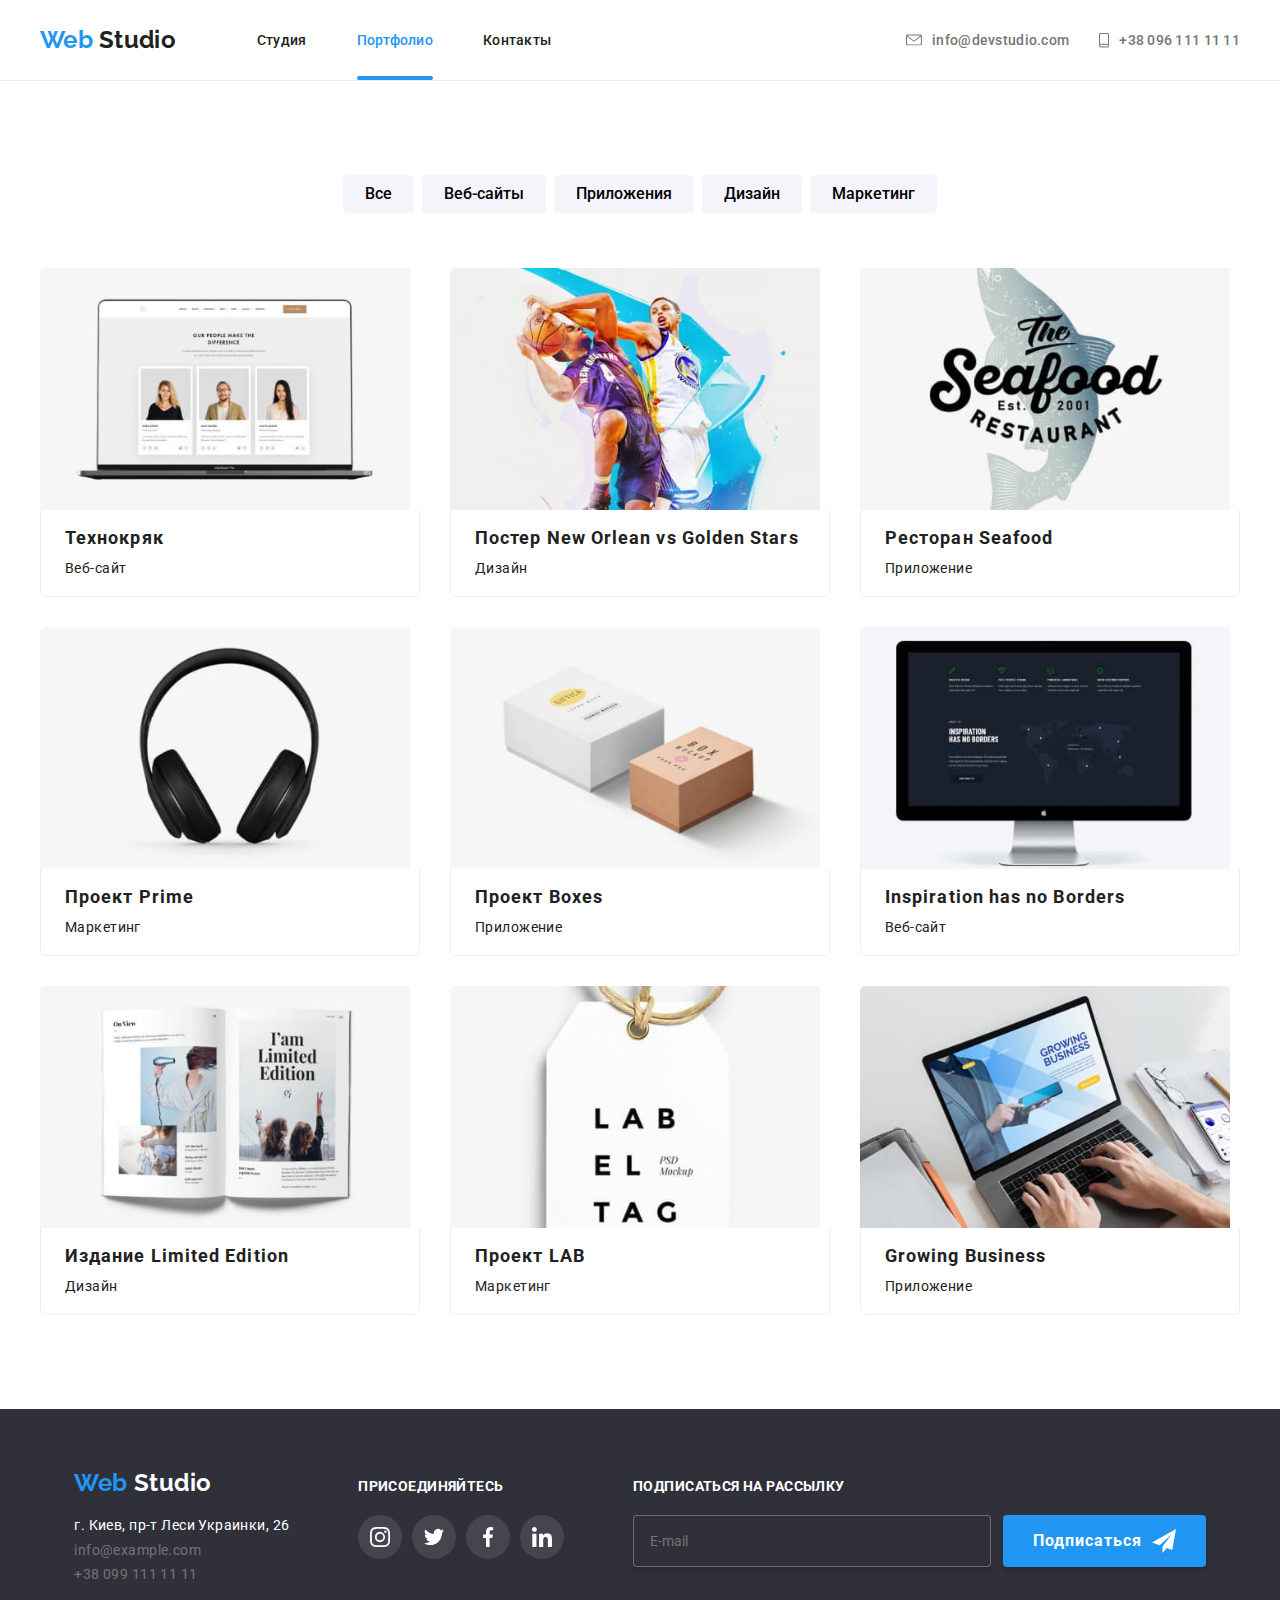
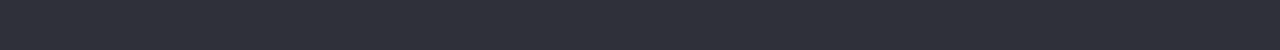
==== commit e7052072: "08 done" ====
--- a/portfolio.html
+++ b/portfolio.html
@@ -99,7 +99,15 @@
           <li class="item">
             <a href="">
               <div class="cover-portfolio">
-                <img src="./images/laptop.jpg" alt="laptop" width="370" />
+                <img
+                  srcset="
+                    ./images/portfolio/mt-laptop.jpg    1x,
+                    ./images/portfolio/mt-laptop@2x.jpg 2x
+                  "
+                  src="./images/portfolio/mt-laptop.jpg"
+                  alt="laptop"
+                  width="370"
+                />
                 <p class="portfolio-info">
                   Технокряк это современная площадка распространения
                   коронавируса. Компании используют эту платформу для цифрового
@@ -115,7 +123,16 @@
           <li class="item">
             <a href="">
               <div class="cover-portfolio">
-                <img src="./images/basketbol.jpg" alt="basketbol" width="370" />
+                <img
+                  srcset="
+                    ./images/portfolio/mt-basketbol.jpg    1x,
+                    ./images/portfolio/mt-basketbol@2x.jpg 2x
+                  "
+                  src="./images/portfolio/mt-basketbol.jpg"
+                  alt="basketbol"
+                  width="370"
+                />
+
                 <p class="portfolio-info">
                   Lorem, ipsum dolor sit amet consectetur adipisicing elit.
                   Quibusdam, labore.
@@ -130,7 +147,15 @@
           <li class="item">
             <a href="">
               <div class="cover-portfolio">
-                <img src="./images/seefood.jpg" alt="seafood" width="370" />
+                <img
+                  srcset="
+                    ./images/portfolio/mt-seefood.jpg    1x,
+                    ./images/portfolio/mt-seefood@2x.jpg 2x
+                  "
+                  src="./images/portfolio/mt-seefood.jpg"
+                  alt="seafood"
+                  width="370"
+                />
                 <p class="portfolio-info">
                   Lorem ipsum dolor sit amet consectetur adipisicing elit. Odit,
                   dolor.
@@ -145,7 +170,15 @@
           <li class="item">
             <a href="">
               <div class="cover-portfolio">
-                <img src="./images/headphone.jpg" alt="headphone" width="370" />
+                <img
+                  srcset="
+                    ./images/portfolio/mt-headphone.jpg    1x,
+                    ./images/portfolio/mt-headphone@2x.jpg 2x
+                  "
+                  src="./images/portfolio/mt-headphone.jpg"
+                  alt="headphone"
+                  width="370"
+                />
 
                 <p class="portfolio-info">
                   Lorem, ipsum dolor sit amet consectetur adipisicing elit. Et,
@@ -161,7 +194,15 @@
           <li class="item">
             <a href="">
               <div class="cover-portfolio">
-                <img src="./images/box.jpg" alt="box" width="370" />
+                <img
+                  srcset="
+                    ./images/portfolio/mt-box.jpg    1x,
+                    ./images/portfolio/mt-box@2x.jpg 2x
+                  "
+                  src="./images/portfolio/mt-box.jpg"
+                  alt="box"
+                  width="370"
+                />
                 <p class="portfolio-info">
                   Lorem, ipsum dolor sit amet consectetur adipisicing elit.
                   Doloremque, suscipit.
@@ -177,7 +218,15 @@
           <li class="item">
             <a href="">
               <div class="cover-portfolio">
-                <img src="./images/monitor.jpg" alt="monitor" width="370" />
+                <img
+                  srcset="
+                    ./images/portfolio/mt-monitor.jpg    1x,
+                    ./images/portfolio/mt-monitor@2x.jpg 2x
+                  "
+                  src="./images/portfolio/mt-monitor.jpg"
+                  alt="monitor"
+                  width="370"
+                />
                 <p class="portfolio-info">
                   Lorem ipsum dolor sit amet consectetur adipisicing elit. Nemo,
                   perspiciatis.
@@ -194,7 +243,11 @@
             <a href="">
               <div class="cover-portfolio">
                 <img
-                  src="./images/book.jpg"
+                  srcset="
+                    ./images/portfolio/mt-book.jpg    1x,
+                    ./images/portfolio/mt-book@2x.jpg 2x
+                  "
+                  src="./images/portfolio/mt-book.jpg "
                   alt="limited edition"
                   width="370"
                 />
@@ -213,7 +266,15 @@
           <li class="item">
             <a href="">
               <div class="cover-portfolio">
-                <img src="./images/label.jpg" alt="label" width="370" />
+                <img
+                  srcset="
+                    ./images/portfolio/mt-label.jpg    1x,
+                    ./images/portfolio/mt-label@2x.jpg 2x
+                  "
+                  src="./images/portfolio/mt-label.jpg "
+                  alt="label"
+                  width="370"
+                />
                 <p class="portfolio-info">
                   Lorem ipsum dolor sit amet consectetur adipisicing elit.
                   Aliquid, ratione?
@@ -230,7 +291,11 @@
             <a href="">
               <div class="cover-portfolio">
                 <img
-                  src="./images/laptopopen.jpg"
+                  srcset="
+                    ./images/portfolio/mt-laptopopen.jpg    1x,
+                    ./images/portfolio/mt-laptopopen@2x.jpg 2x
+                  "
+                  src="./images/portfolio/mt-laptopopen.jpg"
                   alt="growing business"
                   width="370"
                 />
--- a/css/main.min.css
+++ b/css/main.min.css
@@ -1,2 +1,2 @@
-.text-center{text-align:center}.text-blue{color:#2196f3}.visually-hidden{position:absolute;width:1px;height:1px;margin:-1px;border:0;padding:0;clip:rect(0 0 0 0);overflow:hidden}.text-grey{color:#757575}.text-white{color:#fff}.display-none{display:none}.section-strong-side,.section-we-do,.section-team,.section-customers,.section-portfolio{padding-top:60px;padding-bottom:60px}.section-we-do h2,.section-team h2,.section-customers h2{font-weight:700;font-size:28px;line-height:1.18;text-align:center;margin-bottom:30px;margin-top:0}nav a,.logo:active,.logo:hover,.logo:visited{color:#212121;-webkit-transition:color;transition:color;-webkit-transition-duration:250ms;transition-duration:250ms;-webkit-transition-timing-function:cubic-bezier(0.4, 0, 0.2, 1);transition-timing-function:cubic-bezier(0.4, 0, 0.2, 1)}nav a:hover,.logo:hover,nav a:focus,.logo:focus:active,.logo:focus:hover,.logo:focus:visited{color:#2196f3;fill:currentColor}body{color:#212121;background-color:#fff;font-family:'Roboto', sans-serif;font-weight:400;font-size:14px;letter-spacing:0.03em;margin:0;padding:0}a{text-decoration:none}ul{list-style:none;padding:0;margin:0}address{font-style:normal}.container{max-width:510px;margin-left:auto;margin-right:auto;padding-left:15px;padding-right:15px}@media screen and (min-width: 768px){.container{max-width:798px}}.button,.button-form,.button-modal{color:#fff;background-color:#2196f3;font-weight:400;font-size:16px;line-height:1.88;letter-spacing:0.06em;padding:10px 32px;-webkit-box-shadow:0px 4px 4px rgba(0,0,0,0.15);box-shadow:0px 4px 4px rgba(0,0,0,0.15);border-radius:4px;border:1px solid rgba(255,255,255,0)}.button-form{display:-webkit-inline-box;display:-ms-inline-flexbox;display:inline-flex;-webkit-box-align:center;-ms-flex-align:center;align-items:center;padding:10px 29px;font-weight:700}.button-modal{font-weight:700;display:-webkit-inline-box;display:-ms-inline-flexbox;display:inline-flex;-webkit-box-align:center;-ms-flex-align:center;align-items:center;padding:10px 55px}.button-form .icon{margin-left:10px}.header{background-color:#fff;border-bottom:1px solid #ececec}.header>.nav{display:-webkit-box;display:-ms-flexbox;display:flex;-webkit-box-align:center;-ms-flex-align:center;align-items:center;font-weight:500;font-size:14px;line-height:1.14;letter-spacing:0.02em;position:relative}.site-pages{text-align:center}@media screen and (min-width: 768px){.site-pages{display:-webkit-box;display:-ms-flexbox;display:flex}}.site-pages .item{margin-bottom:40px}@media screen and (min-width: 768px){.site-pages .item{margin-bottom:0}}.site-pages>.item a{display:inline-block;padding-top:8px;padding-bottom:8px;position:relative}@media screen and (min-width: 768px){.site-pages>.item a{padding-top:32px;padding-bottom:32px}}.contact-link{text-align:center}.site-pages>.item:first-child{padding-top:60px}@media screen and (min-width: 768px){.site-pages>.item:first-child{padding-top:0}}.site-pages>.item:last-child,.contact-link>.item:last-child{margin-bottom:60px}@media screen and (min-width: 768px){.site-pages>.item:last-child,.contact-link>.item:last-child{margin-bottom:0}}.contact-link>.item{margin-bottom:16px}@media screen and (min-width: 768px){.contact-link>.item{margin-bottom:10px;text-align:left}}@media screen and (min-width: 768px){.site-pages>.item:not(:last-child){margin-right:50px}}.icon-letter{width:16px;height:12px;margin-right:10px;fill:currentColor}.icon-smartphote{width:10px;height:15px;margin-right:10px;fill:currentColor}.active.page.set::after,.site-pages>.item>a:hover::after,.site-pages>.item>a:focus::after{opacity:1}.site-pages>.item>a::after{content:'';width:100%;opacity:0;height:4px;background-color:#2196f3;border-radius:2px;position:absolute;bottom:0;left:0;-webkit-transition:opacity;transition:opacity;-webkit-transition-duration:250ms;transition-duration:250ms;-webkit-transition-timing-function:cubic-bezier(0.4, 0, 0.2, 1);transition-timing-function:cubic-bezier(0.4, 0, 0.2, 1)}.active.page{color:#2196f3;position:relative}.logo{font-family:'Raleway', sans-serif;font-weight:700;font-size:24px;line-height:1.19;display:inline-block;margin-right:86px;padding-top:25px;padding-bottom:25px}@media screen and (min-width: 768px){.logo{margin-right:81px;white-space:nowrap}}.list-footer .logo{padding:0;margin-bottom:20px;margin-left:auto;margin-right:auto}.button-menu{display:-webkit-inline-box;display:-ms-inline-flexbox;display:inline-flex;margin:0;padding:0;border:none;background-color:transparent;margin-left:auto}.button-menu:hover,.button-menu:focus{fill:#2196f3}@media screen and (min-width: 768px){.button-menu{display:none}}.button-menu .icon-close{display:none}.button-menu.is-open .icon-close{display:block}.button-menu.is-open .icon-mobil-menu{display:none}.menu-container{display:none;position:absolute;top:100%;left:0;width:100%;background-color:#fff;font-weight:500;font-size:18px;line-height:1.17;letter-spacing:0.02em;-webkit-box-shadow:0px 1px 3px rgba(0,0,0,0.16),0px 2px 4px rgba(0,0,0,0.08),0px 4px 8px rgba(0,0,0,0.04);box-shadow:0px 1px 3px rgba(0,0,0,0.16),0px 2px 4px rgba(0,0,0,0.08),0px 4px 8px rgba(0,0,0,0.04)}.menu-container.is-open{display:block}@media screen and (min-width: 768px){.menu-container{display:-webkit-box;display:-ms-flexbox;display:flex;-webkit-box-pack:justify;-ms-flex-pack:justify;justify-content:space-between;position:static;-webkit-box-shadow:none;box-shadow:none;-webkit-box-align:center;-ms-flex-align:center;align-items:center;font-weight:500;font-size:14px}}.div-backdrop{position:fixed;top:0;left:0;width:100%;height:100%;background-color:rgba(0,0,0,0.2);-webkit-transition:opacity 250ms cubic-bezier(0.4, 0, 0.2, 1),-webkit-transform 250ms cubic-bezier(0.4, 0, 0.2, 1);transition:opacity 250ms cubic-bezier(0.4, 0, 0.2, 1),-webkit-transform 250ms cubic-bezier(0.4, 0, 0.2, 1);transition:opacity 250ms cubic-bezier(0.4, 0, 0.2, 1),transform 250ms cubic-bezier(0.4, 0, 0.2, 1);transition:opacity 250ms cubic-bezier(0.4, 0, 0.2, 1),transform 250ms cubic-bezier(0.4, 0, 0.2, 1),-webkit-transform 250ms cubic-bezier(0.4, 0, 0.2, 1)}.div-backdrop.is-hidden{opacity:0;pointer-events:none}.div-backdrop.is-hidden .div-modal{-webkit-transform:translate(-50%, -50%) scale(1.1);transform:translate(-50%, -50%) scale(1.1)}.div-modal{max-width:480px;width:93%;height:581px;margin-left:auto;margin-right:auto;position:absolute;top:50%;left:50%;-webkit-transform:translate(-50%, -50%) scale(1);transform:translate(-50%, -50%) scale(1);-webkit-transition:-webkit-transform 250ms cubic-bezier(0.4, 0, 0.2, 1);transition:-webkit-transform 250ms cubic-bezier(0.4, 0, 0.2, 1);transition:transform 250ms cubic-bezier(0.4, 0, 0.2, 1);transition:transform 250ms cubic-bezier(0.4, 0, 0.2, 1), -webkit-transform 250ms cubic-bezier(0.4, 0, 0.2, 1);background:#ffffff;-webkit-box-shadow:0px 2px 1px rgba(0,0,0,0.2),0px 1px 1px rgba(0,0,0,0.14),0px 1px 3px rgba(0,0,0,0.12);box-shadow:0px 2px 1px rgba(0,0,0,0.2),0px 1px 1px rgba(0,0,0,0.14),0px 1px 3px rgba(0,0,0,0.12);border-radius:4px}.icon-close{position:absolute;background-color:#fff;top:8px;right:8px;width:30px;height:30px;border-radius:50%;display:-webkit-inline-box;display:-ms-inline-flexbox;display:inline-flex;-webkit-box-align:center;-ms-flex-align:center;align-items:center;-webkit-box-pack:center;-ms-flex-pack:center;justify-content:center;border:1px solid rgba(0,0,0,0.1)}.close{height:15px;width:15px}.icon-close:hover .close{fill:#2196f3}.form-title{font-weight:bold;font-size:20px;line-height:1.15;text-align:center;margin-bottom:30px;margin-top:40px;display:inline-block;padding-left:40px;padding-right:40px}.form-modal{padding-left:40px;padding-right:40px}.form-fild{margin-bottom:28px;position:relative}.form-fild.checkbox{margin-bottom:30px;display:-webkit-inline-box;display:-ms-inline-flexbox;display:inline-flex;-webkit-box-align:center;-ms-flex-align:center;align-items:center;line-height:1.17}.form-fild.textarea{margin-bottom:20px}.form-input{border:1px solid rgba(33,33,33,0.2);-webkit-box-sizing:border-box;box-sizing:border-box;border-radius:4px;width:100%;display:block;padding:12px 42px}.form-input:focus{border:1px solid #2196f3;outline-color:#2196f3}.form-input:focus ~ .form-icon,.form-input.form-input:not(:placeholder-shown) ~ .form-icon{fill:#2196f3}.form-input:focus+.form-label,.form-input:not(:placeholder-shown)+.form-label{-webkit-transform:translate(-25px, -40px);transform:translate(-25px, -40px);color:#2196f3}.form-textarea:focus+.form-label.label-textarea,.form-textarea:not(:placeholder-shown)+.form-label.label-textarea{-webkit-transform:translateY(-38px);transform:translateY(-38px);color:#2196f3}.form-label{font-size:14px;line-height:1.14;letter-spacing:0.01em;position:absolute;color:#757575;top:50%;left:42px;-webkit-transform:translateY(-50%);transform:translateY(-50%);-webkit-transition:-webkit-transform 250ms cubic-bezier(0.4, 0, 0.2, 1);transition:-webkit-transform 250ms cubic-bezier(0.4, 0, 0.2, 1);transition:transform 250ms cubic-bezier(0.4, 0, 0.2, 1);transition:transform 250ms cubic-bezier(0.4, 0, 0.2, 1), -webkit-transform 250ms cubic-bezier(0.4, 0, 0.2, 1)}.form-label.label-textarea{top:18px;left:16px}.form-icon{position:absolute;top:50%;left:19px;-webkit-transform:translateY(-50%);transform:translateY(-50%);display:block;width:15px;height:15px}.form-textarea{border:1px solid rgba(33,33,33,0.2);-webkit-box-sizing:border-box;box-sizing:border-box;border-radius:4px;width:100%;resize:none}.form-textarea:focus{outline-color:#2196f3}.form-checkbox:checked+.icon-check{border-color:transparent;background-image:url("../images/iconcheck.svg");background-size:contain;background-origin:border-box;background-repeat:no-repeat}.icon-check{display:inline-block;width:15px;height:15px;margin-right:8px;border:2px solid #2a2a2a;border-radius:4px;-webkit-transition:-webkit-transform 250ms linear;transition:-webkit-transform 250ms linear;transition:transform 250ms linear;transition:transform 250ms linear, -webkit-transform 250ms linear}.form-label-confirm{font-size:12px;line-height:1.17;color:#757575}.form-label-confirm a,.form-label-confirm a:visited{text-decoration:underline;color:#2196f3}.hero h1{color:#fff;max-width:480px;min-width:360px;font-weight:900;font-size:26px;line-height:1.62;text-align:center;letter-spacing:0.06em;text-transform:uppercase;margin-bottom:46px;margin-top:0;margin-right:auto;margin-left:auto}@media screen and (min-width: 768px){.hero h1{max-width:768px}}.hero{text-align:center;background-color:rgba(47,48,58,0.8);background-image:-webkit-gradient(linear, left top, left bottom, from(rgba(47,48,58,0.8)), to(rgba(47,48,58,0.8))),url("../images/header-img-480.jpg");background-image:linear-gradient(rgba(47,48,58,0.8), rgba(47,48,58,0.8)),url("../images/header-img-480.jpg");background-repeat:no-repeat;max-width:480px;max-height:400px;margin-left:auto;margin-right:auto}@media screen and (min-device-pixel-ratio: 2), screen and (-webkit-min-device-pixel-ratio: 2), screen and (min-resolution: 192dpi), screen and (min-resolution: 2dppx){.hero{background-image:-webkit-gradient(linear, left top, left bottom, from(rgba(47,48,58,0.8)), to(rgba(47,48,58,0.8))),url("../images/header-img-480@2x.jpg");background-image:linear-gradient(rgba(47,48,58,0.8), rgba(47,48,58,0.8)),url("../images/header-img-480@2x.jpg");background-size:cover}}@media screen and (min-device-pixel-ratio: 2) and (min-width: 768px), screen and (-webkit-min-device-pixel-ratio: 2) and (min-width: 768px), screen and (min-resolution: 192dpi) and (min-width: 768px), screen and (min-resolution: 2dppx) and (min-width: 768px){.hero{background-image:-webkit-gradient(linear, left top, left bottom, from(rgba(47,48,58,0.8)), to(rgba(47,48,58,0.8))),url("../images/header-img-768@2x.jpg");background-image:linear-gradient(rgba(47,48,58,0.8), rgba(47,48,58,0.8)),url("../images/header-img-768@2x.jpg")}}@media screen and (min-width: 768px){.hero{background-image:-webkit-gradient(linear, left top, left bottom, from(rgba(47,48,58,0.8)), to(rgba(47,48,58,0.8))),url("../images/header-img-768.jpg");background-image:linear-gradient(rgba(47,48,58,0.8), rgba(47,48,58,0.8)),url("../images/header-img-768.jpg");max-width:768px}}.hero-container{padding-top:118px;padding-bottom:118px}@media screen and (min-width: 768px){.strong-side-list{display:-webkit-box;display:-ms-flexbox;display:flex;-ms-flex-wrap:wrap;flex-wrap:wrap;margin:-15px}}@media screen and (min-width: 768px){.strong-side-list>li{margin:15px;width:calc((100% - 60px) / 2)}}.icon-antena,.icon-clock,.icon-diagram,.icon-astronaut{display:block;height:120px;background-color:#f5f4fa;border-radius:4px;padding-top:25px;padding-bottom:25px;width:100%;margin:15px 0}.section-strong-side h3{font-weight:700;font-size:14px;line-height:1.14;letter-spacing:0.03em;text-transform:uppercase;text-align:center;margin-top:30px;margin-bottom:10px}.section-strong-side p{font-weight:400;font-size:14px;line-height:1.71;letter-spacing:0.03em;margin:0}@media screen and (max-width: 1200px){.section-we-do{display:none}}.section-we-do h3{color:#fff;background:rgba(47,48,58,0.8);font-weight:400;font-size:14px;line-height:1.14;text-align:center;text-transform:uppercase;padding-top:27px;padding-bottom:27px;margin:0}.list-we-do{display:-webkit-box;display:-ms-flexbox;display:flex}.list-we-do img{display:block}.list-we-do>.item:not(:last-child){margin-right:30px}.section-we-do h2{text-align:center}.cover{position:relative;z-index:-1}.cover-text{position:absolute;width:100%;bottom:0}.section-team img{display:block;max-width:100%;height:auto;margin:0 auto}.section-team h2{text-align:center}.section-team{background-color:#f5f4fa}.name{font-weight:500;font-size:16px;line-height:1.19;text-align:center;margin-top:30px;margin-bottom:10px}.profesion{font-weight:400;font-size:16px;line-height:1.19;text-align:center;margin-top:0;margin-bottom:30px}@media screen and (min-width: 768px){.list-team{display:-webkit-box;display:-ms-flexbox;display:flex;-ms-flex-wrap:wrap;flex-wrap:wrap;margin:-15px}}.list-team>.item:not(:last-child){margin-bottom:30px}@media screen and (min-width: 768px){.list-team>.item:not(:last-child){margin-bottom:15px}}@media screen and (min-width: 768px){.list-team>.item{margin:15px;width:calc((100% - 60px) / 2)}}.list-social-network{display:-webkit-box;display:-ms-flexbox;display:flex;padding-left:122px;padding-right:122px;-ms-flex-pack:distribute;justify-content:space-around;padding-bottom:24px}.list-social-network a{display:-webkit-inline-box;display:-ms-inline-flexbox;display:inline-flex;-webkit-box-pack:center;-ms-flex-pack:center;justify-content:center;-webkit-box-align:center;-ms-flex-align:center;align-items:center;height:44px;width:44px;border-radius:50%;color:#afb1b8;-webkit-transition:color 250ms cubic-bezier(0.4, 0, 0.2, 1),background-color 250ms cubic-bezier(0.4, 0, 0.2, 1);transition:color 250ms cubic-bezier(0.4, 0, 0.2, 1),background-color 250ms cubic-bezier(0.4, 0, 0.2, 1)}.list-social-network a:hover,.list-social-network a:focus{background-color:#2196f3;color:#fff}.icon-social{width:20px;height:20px;--color1: currentColor}.list-team>.item{background-color:#fff;-webkit-box-shadow:0px 2px 1px rgba(0,0,0,0.2),0px 1px 1px rgba(0,0,0,0.14),0px 1px 3px rgba(0,0,0,0.12);box-shadow:0px 2px 1px rgba(0,0,0,0.2),0px 1px 1px rgba(0,0,0,0.14),0px 1px 3px rgba(0,0,0,0.12);border-radius:4px}.section-customers{padding-bottom:60px}.list-customer{display:-webkit-box;display:-ms-flexbox;display:flex;-ms-flex-wrap:wrap;flex-wrap:wrap;-webkit-box-pack:center;-ms-flex-pack:center;justify-content:center;margin:-15px}.list-customer .item{margin:15px}.list-customer>.item a{width:208px;height:90px;border:1px solid #afb1b8;border-radius:4px;-webkit-transition:color 250ms cubic-bezier(0.4, 0, 0.2, 1),border 250ms cubic-bezier(0.4, 0, 0.2, 1);transition:color 250ms cubic-bezier(0.4, 0, 0.2, 1),border 250ms cubic-bezier(0.4, 0, 0.2, 1)}.icon-customer{display:-webkit-inline-box;display:-ms-inline-flexbox;display:inline-flex;-webkit-box-pack:center;-ms-flex-pack:center;justify-content:center;-webkit-box-align:center;-ms-flex-align:center;align-items:center}.list-customer>.item a:hover,.list-customer>.item a:focus{border:1px solid #2196f3;--color1: #2196f3}.list-customer>.item img{padding-left:60px;padding-top:27px}.logo1{width:45px;height:50px}.logo2{width:40px;height:52px}.logo3{width:41px;height:43px}.logo4{width:80px;height:42px}.logo5{width:59px;height:47px}.logo6{width:89px;height:46px}footer{background-color:#2f303a}.footer.container{padding-top:60px}.subscription{font-weight:700;font-size:14px;line-height:1.14;color:#fff;text-transform:uppercase}.copy{display:inline-block;font-size:12px;line-height:2;padding-top:21px;padding-bottom:21px;margin:0}.border-footer{border-top:1px solid rgba(255,255,255,0.1)}@media screen and (min-width: 768px){.list-footer{display:-webkit-box;display:-ms-flexbox;display:flex;-ms-flex-wrap:wrap;flex-wrap:wrap}}.list-footer>.item{text-align:center;margin-left:auto;margin-right:auto;padding-bottom:60px}@media screen and (min-width: 768px){.list-footer>.item{width:calc((100% - 60px) / 2)}}.list-join{display:-webkit-box;display:-ms-flexbox;display:flex;-webkit-box-pack:center;-ms-flex-pack:center;justify-content:center}.list-join .item{height:44px}.list-join>.item:not(:last-child){margin-right:10px}.list-footer>.item p{margin-bottom:8px;margin-top:0}.list-footer p.subscription{margin-bottom:20px}.list-join .item a{display:-webkit-inline-box;display:-ms-inline-flexbox;display:inline-flex;-webkit-box-pack:center;-ms-flex-pack:center;justify-content:center;-webkit-box-align:center;-ms-flex-align:center;align-items:center;height:44px;width:44px;border-radius:50%;color:#afb1b8;-webkit-transition:color 250ms cubic-bezier(0.4, 0, 0.2, 1),background-color 250ms cubic-bezier(0.4, 0, 0.2, 1);transition:color 250ms cubic-bezier(0.4, 0, 0.2, 1),background-color 250ms cubic-bezier(0.4, 0, 0.2, 1)}.list-join .item a:hover,.list-join .item a:focus{background-color:#2196f3}.form{width:100%}.input{padding-top:15px;padding-bottom:15px;padding-left:16px;margin-bottom:20px;color:#fff;min-width:358px;max-width:434px;width:100%;border:1px solid rgba(255,255,255,0.3);-webkit-box-shadow:0px 4px 4px rgba(0,0,0,0.15);box-shadow:0px 4px 4px rgba(0,0,0,0.15);border-radius:4px;background:#2f303a;display:inline-block}.section-portfolio h2{font-weight:700;font-size:18px;line-height:2;letter-spacing:0.06em;margin-top:10px;margin-bottom:4px;padding-left:24px}.filter{display:-webkit-box;display:-ms-flexbox;display:flex;-ms-flex-wrap:wrap;flex-wrap:wrap;margin-bottom:40px}@media screen and (min-width: 768px){.filter{-webkit-box-pack:center;-ms-flex-pack:center;justify-content:center}}.filter>.item.item:not(:last-child){margin-right:8px}.buttton{font-weight:500;font-size:16px;line-height:1.63;background:#f5f4fa;border-radius:4px;-webkit-box-shadow:none;box-shadow:none;font-family:Roboto, sans-serif;display:inline-block;padding:6px 22px;margin-bottom:15px;text-decoration:none;-webkit-user-select:none;-moz-user-select:none;-ms-user-select:none;user-select:none;border:none;-webkit-transition:color 250ms cubic-bezier(0.4, 0, 0.2, 1),background-color 250ms cubic-bezier(0.4, 0, 0.2, 1);transition:color 250ms cubic-bezier(0.4, 0, 0.2, 1),background-color 250ms cubic-bezier(0.4, 0, 0.2, 1)}.filter .buttton:hover,.filter .buttton:focus{background-color:#2196f3;color:#fff}.list-portfolio{display:-webkit-box;display:-ms-flexbox;display:flex;-ms-flex-wrap:wrap;flex-wrap:wrap;-webkit-box-pack:center;-ms-flex-pack:center;justify-content:center;margin:-15px}@media screen and (min-width: 768px){.list-portfolio{-webkit-box-pack:start;-ms-flex-pack:start;justify-content:flex-start}}.list-portfolio>.item{margin:15px;max-width:450px}@media screen and (min-width: 768px){.list-portfolio>.item{width:calc((100% - 60px) / 2)}}.list-portfolio>.item>a{display:block;border-radius:5px;overflow:hidden}.list-portfolio>.item>a:hover,.list-portfolio>.item>a:focus{-webkit-box-shadow:1px 4px 6px rgba(0,0,0,0.16),0px 4px 4px rgba(0,0,0,0.06),0px 1px 1px rgba(0,0,0,0.12);box-shadow:1px 4px 6px rgba(0,0,0,0.16),0px 4px 4px rgba(0,0,0,0.06),0px 1px 1px rgba(0,0,0,0.12)}.list-portfolio>.item>a:hover .portfolio-info,.list-portfolio>.item>a:focus .portfolio-info{-webkit-transform:translateY(0);transform:translateY(0);opacity:1}.portfolio-info{font-weight:400;font-size:18px;line-height:1.6;color:#fff;padding-top:63px;padding-bottom:63px;padding-right:24px;background-color:rgba(33,150,243,0.9);position:absolute;width:100%;height:100%;left:0;bottom:0;opacity:0;-webkit-transform:translateY(100%);transform:translateY(100%);-webkit-transition:opacity 250ms cubic-bezier(0.4, 0, 0.2, 1),-webkit-transform 250ms cubic-bezier(0.4, 0, 0.2, 1);transition:opacity 250ms cubic-bezier(0.4, 0, 0.2, 1),-webkit-transform 250ms cubic-bezier(0.4, 0, 0.2, 1);transition:transform 250ms cubic-bezier(0.4, 0, 0.2, 1),opacity 250ms cubic-bezier(0.4, 0, 0.2, 1);transition:transform 250ms cubic-bezier(0.4, 0, 0.2, 1),opacity 250ms cubic-bezier(0.4, 0, 0.2, 1),-webkit-transform 250ms cubic-bezier(0.4, 0, 0.2, 1);z-index:1}.list-portfolio>.item>a img{display:block}.portfolio-item-border{border:1px solid #eeeeee;border-radius:5px;overflow:hidden;border-top:none;border-top-left-radius:0;border-top-right-radius:0;padding-bottom:20px;z-index:2}.list-portfolio>.item>a p{margin:0;padding-left:24px}.cover{position:relative}.cover-text{position:absolute;width:100%;bottom:0}.cover-portfolio{position:relative;overflow:hidden;z-index:-1}.section-portfolio a:visited{color:inherit}
+.text-center{text-align:center}.text-blue{color:#2196f3}.visually-hidden{position:absolute;width:1px;height:1px;margin:-1px;border:0;padding:0;clip:rect(0 0 0 0);overflow:hidden}.text-grey{color:#757575}.text-white{color:#fff}.display-none{display:none}.section-strong-side,.section-we-do,.section-team,.section-customers,.section-portfolio{padding-top:60px;padding-bottom:60px}@media screen and (min-width: 1200px){.section-strong-side,.section-we-do,.section-team,.section-customers,.section-portfolio{padding-top:94px;padding-bottom:94px}}.section-we-do h2,.section-team h2,.section-customers h2{font-weight:700;font-size:28px;line-height:1.18;text-align:center;margin-bottom:30px;margin-top:0}nav a,.logo:active,.logo:hover,.logo:visited{color:#212121;-webkit-transition:color;transition:color;-webkit-transition-duration:250ms;transition-duration:250ms;-webkit-transition-timing-function:cubic-bezier(0.4, 0, 0.2, 1);transition-timing-function:cubic-bezier(0.4, 0, 0.2, 1)}nav a:hover,.logo:hover,nav a:focus,.logo:focus:active,.logo:focus:hover,.logo:focus:visited{color:#2196f3;fill:currentColor}body{color:#212121;background-color:#fff;font-family:'Roboto', sans-serif;font-weight:400;font-size:14px;letter-spacing:0.03em;margin:0;padding:0}a{text-decoration:none}ul{list-style:none;padding:0;margin:0}address{font-style:normal}.container{max-width:510px;margin-left:auto;margin-right:auto;padding-left:15px;padding-right:15px}@media screen and (min-width: 768px){.container{max-width:798px}}@media screen and (min-width: 1200px){.container{max-width:1230px}}.button,.button-form,.button-modal{color:#fff;background-color:#2196f3;font-weight:400;font-size:16px;line-height:1.88;letter-spacing:0.06em;padding:10px 32px;-webkit-box-shadow:0px 4px 4px rgba(0,0,0,0.15);box-shadow:0px 4px 4px rgba(0,0,0,0.15);border-radius:4px;border:1px solid rgba(255,255,255,0)}.button-form{display:-webkit-inline-box;display:-ms-inline-flexbox;display:inline-flex;-webkit-box-align:center;-ms-flex-align:center;align-items:center;padding:10px 29px;font-weight:700}.button-modal{font-weight:700;display:-webkit-inline-box;display:-ms-inline-flexbox;display:inline-flex;-webkit-box-align:center;-ms-flex-align:center;align-items:center;padding:10px 55px}.button-form .icon{margin-left:10px}.header{background-color:#fff;border-bottom:1px solid #ececec}.header>.nav{display:-webkit-box;display:-ms-flexbox;display:flex;-webkit-box-align:center;-ms-flex-align:center;align-items:center;font-weight:500;font-size:14px;line-height:1.14;letter-spacing:0.02em;position:relative}.site-pages{text-align:center}@media screen and (min-width: 768px){.site-pages{display:-webkit-box;display:-ms-flexbox;display:flex}}.site-pages .item{margin-bottom:40px}@media screen and (min-width: 768px){.site-pages .item{margin-bottom:0}}.site-pages>.item a{display:inline-block;padding-top:8px;padding-bottom:8px;position:relative}@media screen and (min-width: 768px){.site-pages>.item a{padding-top:32px;padding-bottom:32px}}.contact-link{text-align:center}@media screen and (min-width: 1200px){.contact-link>.item a{display:-webkit-inline-box;display:-ms-inline-flexbox;display:inline-flex;-webkit-box-align:center;-ms-flex-align:center;align-items:center;padding-top:32px;padding-bottom:32px}}.site-pages>.item:first-child{padding-top:60px}@media screen and (min-width: 768px){.site-pages>.item:first-child{padding-top:0}}.site-pages>.item:last-child,.contact-link>.item:last-child{margin-bottom:60px}@media screen and (min-width: 768px){.site-pages>.item:last-child,.contact-link>.item:last-child{margin-bottom:0}}.contact-link>.item{margin-bottom:16px}@media screen and (min-width: 768px){.contact-link>.item{margin-bottom:10px;text-align:left}}@media screen and (min-width: 1200px){.contact-link>.item{margin-bottom:0}}@media screen and (min-width: 1200px){.item.flex{display:-webkit-box;display:-ms-flexbox;display:flex}}@media screen and (min-width: 1200px){.contact-link{display:-webkit-box;display:-ms-flexbox;display:flex;-webkit-box-align:center;-ms-flex-align:center;align-items:center;margin-left:auto}}@media screen and (min-width: 768px){.site-pages>.item:not(:last-child){margin-right:50px}}@media screen and (min-width: 1200px){.contact-link>.item:not(:last-child){margin-right:30px}}.icon-letter{width:16px;height:12px;margin-right:10px;fill:currentColor}.icon-smartphote{width:10px;height:15px;margin-right:10px;fill:currentColor}.active.page.set::after,.site-pages>.item>a:hover::after,.site-pages>.item>a:focus::after{opacity:1}.site-pages>.item>a::after{content:'';width:100%;opacity:0;height:4px;background-color:#2196f3;border-radius:2px;position:absolute;bottom:0;left:0;-webkit-transition:opacity;transition:opacity;-webkit-transition-duration:250ms;transition-duration:250ms;-webkit-transition-timing-function:cubic-bezier(0.4, 0, 0.2, 1);transition-timing-function:cubic-bezier(0.4, 0, 0.2, 1)}.active.page{color:#2196f3;position:relative}.logo{font-family:'Raleway', sans-serif;font-weight:700;font-size:24px;line-height:1.19;display:inline-block;margin-right:86px;padding-top:25px;padding-bottom:25px}@media screen and (min-width: 768px){.logo{margin-right:81px;white-space:nowrap}}.list-footer .logo{padding:0;margin-bottom:20px;margin-left:auto;margin-right:auto}.button-menu{display:-webkit-inline-box;display:-ms-inline-flexbox;display:inline-flex;margin:0;padding:0;border:none;background-color:transparent;margin-left:auto}.button-menu:hover,.button-menu:focus{fill:#2196f3}@media screen and (min-width: 768px){.button-menu{display:none}}.button-menu .icon-close{display:none}.button-menu.is-open .icon-close{display:block}.button-menu.is-open .icon-mobil-menu{display:none}.menu-container{display:none;position:absolute;top:100%;left:0;width:100%;background-color:#fff;font-weight:500;font-size:18px;line-height:1.17;letter-spacing:0.02em;-webkit-box-shadow:0px 1px 3px rgba(0,0,0,0.16),0px 2px 4px rgba(0,0,0,0.08),0px 4px 8px rgba(0,0,0,0.04);box-shadow:0px 1px 3px rgba(0,0,0,0.16),0px 2px 4px rgba(0,0,0,0.08),0px 4px 8px rgba(0,0,0,0.04)}.menu-container.is-open{display:block}@media screen and (min-width: 768px){.menu-container{display:-webkit-box;display:-ms-flexbox;display:flex;-webkit-box-pack:justify;-ms-flex-pack:justify;justify-content:space-between;position:static;-webkit-box-shadow:none;box-shadow:none;-webkit-box-align:center;-ms-flex-align:center;align-items:center;font-weight:500;font-size:14px}}.div-backdrop{position:fixed;top:0;left:0;width:100%;height:100%;background-color:rgba(0,0,0,0.2);-webkit-transition:opacity 250ms cubic-bezier(0.4, 0, 0.2, 1),-webkit-transform 250ms cubic-bezier(0.4, 0, 0.2, 1);transition:opacity 250ms cubic-bezier(0.4, 0, 0.2, 1),-webkit-transform 250ms cubic-bezier(0.4, 0, 0.2, 1);transition:opacity 250ms cubic-bezier(0.4, 0, 0.2, 1),transform 250ms cubic-bezier(0.4, 0, 0.2, 1);transition:opacity 250ms cubic-bezier(0.4, 0, 0.2, 1),transform 250ms cubic-bezier(0.4, 0, 0.2, 1),-webkit-transform 250ms cubic-bezier(0.4, 0, 0.2, 1)}.div-backdrop.is-hidden{opacity:0;pointer-events:none}.div-backdrop.is-hidden .div-modal{-webkit-transform:translate(-50%, -50%) scale(1.1);transform:translate(-50%, -50%) scale(1.1)}.div-modal{max-width:480px;width:93%;height:581px;margin-left:auto;margin-right:auto;position:absolute;top:50%;left:50%;-webkit-transform:translate(-50%, -50%) scale(1);transform:translate(-50%, -50%) scale(1);-webkit-transition:-webkit-transform 250ms cubic-bezier(0.4, 0, 0.2, 1);transition:-webkit-transform 250ms cubic-bezier(0.4, 0, 0.2, 1);transition:transform 250ms cubic-bezier(0.4, 0, 0.2, 1);transition:transform 250ms cubic-bezier(0.4, 0, 0.2, 1), -webkit-transform 250ms cubic-bezier(0.4, 0, 0.2, 1);background:#ffffff;-webkit-box-shadow:0px 2px 1px rgba(0,0,0,0.2),0px 1px 1px rgba(0,0,0,0.14),0px 1px 3px rgba(0,0,0,0.12);box-shadow:0px 2px 1px rgba(0,0,0,0.2),0px 1px 1px rgba(0,0,0,0.14),0px 1px 3px rgba(0,0,0,0.12);border-radius:4px}.icon-close{position:absolute;background-color:#fff;top:8px;right:8px;width:30px;height:30px;border-radius:50%;display:-webkit-inline-box;display:-ms-inline-flexbox;display:inline-flex;-webkit-box-align:center;-ms-flex-align:center;align-items:center;-webkit-box-pack:center;-ms-flex-pack:center;justify-content:center;border:1px solid rgba(0,0,0,0.1)}.close{height:15px;width:15px}.icon-close:hover .close{fill:#2196f3}.form-title{font-weight:bold;font-size:20px;line-height:1.15;text-align:center;margin-bottom:30px;margin-top:40px;display:inline-block;padding-left:40px;padding-right:40px}.form-modal{padding-left:40px;padding-right:40px}.form-fild{margin-bottom:28px;position:relative}.form-fild.checkbox{margin-bottom:30px;display:-webkit-inline-box;display:-ms-inline-flexbox;display:inline-flex;-webkit-box-align:center;-ms-flex-align:center;align-items:center;line-height:1.17}.form-fild.textarea{margin-bottom:20px}.form-input{border:1px solid rgba(33,33,33,0.2);-webkit-box-sizing:border-box;box-sizing:border-box;border-radius:4px;width:100%;display:block;padding:12px 42px}.form-input:focus{border:1px solid #2196f3;outline-color:#2196f3}.form-input:focus ~ .form-icon,.form-input.form-input:not(:placeholder-shown) ~ .form-icon{fill:#2196f3}.form-input:focus+.form-label,.form-input:not(:placeholder-shown)+.form-label{-webkit-transform:translate(-25px, -40px);transform:translate(-25px, -40px);color:#2196f3}.form-textarea:focus+.form-label.label-textarea,.form-textarea:not(:placeholder-shown)+.form-label.label-textarea{-webkit-transform:translateY(-38px);transform:translateY(-38px);color:#2196f3}.form-label{font-size:14px;line-height:1.14;letter-spacing:0.01em;position:absolute;color:#757575;top:50%;left:42px;-webkit-transform:translateY(-50%);transform:translateY(-50%);-webkit-transition:-webkit-transform 250ms cubic-bezier(0.4, 0, 0.2, 1);transition:-webkit-transform 250ms cubic-bezier(0.4, 0, 0.2, 1);transition:transform 250ms cubic-bezier(0.4, 0, 0.2, 1);transition:transform 250ms cubic-bezier(0.4, 0, 0.2, 1), -webkit-transform 250ms cubic-bezier(0.4, 0, 0.2, 1)}.form-label.label-textarea{top:18px;left:16px}.form-icon{position:absolute;top:50%;left:19px;-webkit-transform:translateY(-50%);transform:translateY(-50%);display:block;width:15px;height:15px}.form-textarea{border:1px solid rgba(33,33,33,0.2);-webkit-box-sizing:border-box;box-sizing:border-box;border-radius:4px;width:100%;resize:none}.form-textarea:focus{outline-color:#2196f3}.form-checkbox:checked+.icon-check{border-color:transparent;background-image:url("../images/iconcheck.svg");background-size:contain;background-origin:border-box;background-repeat:no-repeat}.icon-check{display:inline-block;width:15px;height:15px;margin-right:8px;border:2px solid #2a2a2a;border-radius:4px;-webkit-transition:-webkit-transform 250ms linear;transition:-webkit-transform 250ms linear;transition:transform 250ms linear;transition:transform 250ms linear, -webkit-transform 250ms linear}.form-label-confirm{font-size:12px;line-height:1.17;color:#757575}.form-label-confirm a,.form-label-confirm a:visited{text-decoration:underline;color:#2196f3}.hero h1{color:#fff;max-width:480px;min-width:360px;font-weight:900;font-size:26px;line-height:1.62;text-align:center;letter-spacing:0.06em;text-transform:uppercase;margin-bottom:46px;margin-top:0;margin-right:auto;margin-left:auto}@media screen and (min-width: 768px){.hero h1{max-width:768px}}@media screen and (min-width: 1200px){.hero h1{max-width:1200px}}.hero{text-align:center;background-color:rgba(47,48,58,0.8);background-image:-webkit-gradient(linear, left top, left bottom, from(rgba(47,48,58,0.8)), to(rgba(47,48,58,0.8))),url("../images/header-img-480.jpg");background-image:linear-gradient(rgba(47,48,58,0.8), rgba(47,48,58,0.8)),url("../images/header-img-480.jpg");background-repeat:no-repeat;max-width:480px;max-height:400px;margin-left:auto;margin-right:auto;background-size:cover}@media screen and (min-device-pixel-ratio: 2), screen and (-webkit-min-device-pixel-ratio: 2), screen and (min-resolution: 192dpi), screen and (min-resolution: 2dppx){.hero{background-image:-webkit-gradient(linear, left top, left bottom, from(rgba(47,48,58,0.8)), to(rgba(47,48,58,0.8))),url("../images/header-img-480@2x.jpg");background-image:linear-gradient(rgba(47,48,58,0.8), rgba(47,48,58,0.8)),url("../images/header-img-480@2x.jpg");background-size:cover}}@media screen and (min-device-pixel-ratio: 2) and (min-width: 768px), screen and (-webkit-min-device-pixel-ratio: 2) and (min-width: 768px), screen and (min-resolution: 192dpi) and (min-width: 768px), screen and (min-resolution: 2dppx) and (min-width: 768px){.hero{background-image:-webkit-gradient(linear, left top, left bottom, from(rgba(47,48,58,0.8)), to(rgba(47,48,58,0.8))),url("../images/header-img-768@2x.jpg");background-image:linear-gradient(rgba(47,48,58,0.8), rgba(47,48,58,0.8)),url("../images/header-img-768@2x.jpg")}}@media screen and (min-device-pixel-ratio: 2) and (min-width: 1200px), screen and (-webkit-min-device-pixel-ratio: 2) and (min-width: 1200px), screen and (min-resolution: 192dpi) and (min-width: 1200px), screen and (min-resolution: 2dppx) and (min-width: 1200px){.hero{background-image:-webkit-gradient(linear, left top, left bottom, from(rgba(47,48,58,0.8)), to(rgba(47,48,58,0.8))),url("../images/header-img-1200@2x.jpg");background-image:linear-gradient(rgba(47,48,58,0.8), rgba(47,48,58,0.8)),url("../images/header-img-1200@2x.jpg")}}@media screen and (min-width: 768px){.hero{background-image:-webkit-gradient(linear, left top, left bottom, from(rgba(47,48,58,0.8)), to(rgba(47,48,58,0.8))),url("../images/header-img-768.jpg");background-image:linear-gradient(rgba(47,48,58,0.8), rgba(47,48,58,0.8)),url("../images/header-img-768.jpg");max-width:768px}}@media screen and (min-width: 1200px){.hero{background-image:-webkit-gradient(linear, left top, left bottom, from(rgba(47,48,58,0.8)), to(rgba(47,48,58,0.8))),url("../images/header-img-1200.jpg");background-image:linear-gradient(rgba(47,48,58,0.8), rgba(47,48,58,0.8)),url("../images/header-img-1200.jpg");max-width:1600px;max-height:none}}.hero-container{padding-top:118px;padding-bottom:118px}@media screen and (min-width: 1200px){.hero-container{padding-top:200px;padding-bottom:200px}}@media screen and (min-width: 768px){.strong-side-list{display:-webkit-box;display:-ms-flexbox;display:flex;-ms-flex-wrap:wrap;flex-wrap:wrap;margin:-15px}}@media screen and (min-width: 768px){.strong-side-list>li{margin:15px;width:calc((100% - 60px) / 2)}}@media screen and (min-width: 1200px){.strong-side-list>li{width:calc((100% - 4 * 30px) / 4)}}.icon-antena,.icon-clock,.icon-diagram,.icon-astronaut{display:block;height:70px;background-color:#f5f4fa;border-radius:4px;padding-top:25px;padding-bottom:25px;width:100%;margin:15px 0}.section-strong-side h3{font-weight:700;font-size:14px;line-height:1.14;letter-spacing:0.03em;text-transform:uppercase;text-align:center;margin-top:30px;margin-bottom:10px}.section-strong-side p{font-weight:400;font-size:14px;line-height:1.71;letter-spacing:0.03em;margin:0}@media screen and (max-width: 1200px){.section-we-do{display:none}}.section-we-do h3{color:#fff;background:rgba(47,48,58,0.8);font-weight:400;font-size:14px;line-height:1.14;text-align:center;text-transform:uppercase;padding-top:27px;padding-bottom:27px;margin:0}.list-we-do{display:-webkit-box;display:-ms-flexbox;display:flex;-webkit-box-pack:center;-ms-flex-pack:center;justify-content:center}.list-we-do img{display:block}.list-we-do>.item:not(:last-child){margin-right:30px}.section-we-do h2{text-align:center}.cover{position:relative;z-index:-1}.cover-text{position:absolute;width:100%;bottom:0}.section-team img{display:block;max-width:100%;height:auto;margin:0 auto}.section-team h2{text-align:center}.section-team{background-color:#f5f4fa}.name{font-weight:500;font-size:16px;line-height:1.19;text-align:center;margin-top:30px;margin-bottom:10px}.profesion{font-weight:400;font-size:16px;line-height:1.19;text-align:center;margin-top:0;margin-bottom:30px}@media screen and (min-width: 1200px){.profesion{margin-bottom:16px}}@media screen and (min-width: 768px){.list-team{display:-webkit-box;display:-ms-flexbox;display:flex;-ms-flex-wrap:wrap;flex-wrap:wrap;margin:-15px}}.list-team>.item:not(:last-child){margin-bottom:30px}@media screen and (min-width: 768px){.list-team>.item:not(:last-child){margin-bottom:15px}}@media screen and (min-width: 768px){.list-team>.item{margin:15px;width:calc((100% - 60px) / 2)}}@media screen and (min-width: 1200px){.list-team>.item{width:calc((100% - 120px) / 4)}}.list-social-network{display:-webkit-box;display:-ms-flexbox;display:flex;padding-left:122px;padding-right:122px;-ms-flex-pack:distribute;justify-content:space-around;padding-bottom:24px}@media screen and (min-width: 1200px){.list-social-network{padding-left:32px;padding-right:32px}}.list-social-network a{display:-webkit-inline-box;display:-ms-inline-flexbox;display:inline-flex;-webkit-box-pack:center;-ms-flex-pack:center;justify-content:center;-webkit-box-align:center;-ms-flex-align:center;align-items:center;height:44px;width:44px;border-radius:50%;color:#afb1b8;-webkit-transition:color 250ms cubic-bezier(0.4, 0, 0.2, 1),background-color 250ms cubic-bezier(0.4, 0, 0.2, 1);transition:color 250ms cubic-bezier(0.4, 0, 0.2, 1),background-color 250ms cubic-bezier(0.4, 0, 0.2, 1)}.list-social-network a:hover,.list-social-network a:focus{background-color:#2196f3;color:#fff}.icon-social{width:20px;height:20px;--color1: currentColor}.list-team>.item{background-color:#fff;-webkit-box-shadow:0px 2px 1px rgba(0,0,0,0.2),0px 1px 1px rgba(0,0,0,0.14),0px 1px 3px rgba(0,0,0,0.12);box-shadow:0px 2px 1px rgba(0,0,0,0.2),0px 1px 1px rgba(0,0,0,0.14),0px 1px 3px rgba(0,0,0,0.12);border-radius:4px}.section-customers{padding-bottom:60px}@media screen and (min-width: 1200px){.section-customers{padding-bottom:94px}}.list-customer{display:-webkit-box;display:-ms-flexbox;display:flex;-ms-flex-wrap:wrap;flex-wrap:wrap;-webkit-box-pack:center;-ms-flex-pack:center;justify-content:center;margin:-15px}.list-customer .item{margin:15px}.list-customer>.item a{width:208px;height:90px;border:1px solid #afb1b8;border-radius:4px;-webkit-transition:color 250ms cubic-bezier(0.4, 0, 0.2, 1),border 250ms cubic-bezier(0.4, 0, 0.2, 1);transition:color 250ms cubic-bezier(0.4, 0, 0.2, 1),border 250ms cubic-bezier(0.4, 0, 0.2, 1)}@media screen and (min-width: 1200px){.list-customer>.item a{width:170px}}.icon-customer{display:-webkit-inline-box;display:-ms-inline-flexbox;display:inline-flex;-webkit-box-pack:center;-ms-flex-pack:center;justify-content:center;-webkit-box-align:center;-ms-flex-align:center;align-items:center}.list-customer>.item a:hover,.list-customer>.item a:focus{border:1px solid #2196f3;--color1: #2196f3}.list-customer>.item img{padding-left:60px;padding-top:27px}.logo1{width:45px;height:50px}.logo2{width:40px;height:52px}.logo3{width:41px;height:43px}.logo4{width:80px;height:42px}.logo5{width:59px;height:47px}.logo6{width:89px;height:46px}footer{background-color:#2f303a}.footer.container{padding-top:60px}.subscription{font-weight:700;font-size:14px;line-height:1.14;color:#fff;text-transform:uppercase}.copy{display:inline-block;font-size:12px;line-height:2;padding-top:21px;padding-bottom:21px;margin:0}.border-footer{border-top:1px solid rgba(255,255,255,0.1)}@media screen and (min-width: 768px){.list-footer{display:-webkit-box;display:-ms-flexbox;display:flex;-ms-flex-wrap:wrap;flex-wrap:wrap}}@media screen and (min-width: 1200px){.list-footer{-webkit-box-pack:justify;-ms-flex-pack:justify;justify-content:space-between;-webkit-box-align:baseline;-ms-flex-align:baseline;align-items:baseline}}.list-footer>.item{text-align:center;margin-left:auto;margin-right:auto;padding-bottom:60px}@media screen and (min-width: 768px){.list-footer>.item{width:calc((100% - 60px) / 2)}}@media screen and (min-width: 1200px){.list-footer>.item{width:auto;text-align:left}}.list-join{display:-webkit-box;display:-ms-flexbox;display:flex;-webkit-box-pack:center;-ms-flex-pack:center;justify-content:center}.list-join .item{height:44px}.list-join>.item:not(:last-child){margin-right:10px}.list-footer>.item p{margin-bottom:8px;margin-top:0}.list-footer p.subscription{margin-bottom:20px}.list-join .item a{display:-webkit-inline-box;display:-ms-inline-flexbox;display:inline-flex;-webkit-box-pack:center;-ms-flex-pack:center;justify-content:center;-webkit-box-align:center;-ms-flex-align:center;align-items:center;height:44px;width:44px;border-radius:50%;color:#afb1b8;-webkit-transition:color 250ms cubic-bezier(0.4, 0, 0.2, 1),background-color 250ms cubic-bezier(0.4, 0, 0.2, 1);transition:color 250ms cubic-bezier(0.4, 0, 0.2, 1),background-color 250ms cubic-bezier(0.4, 0, 0.2, 1)}.list-join .item a:hover,.list-join .item a:focus{background-color:#2196f3}.form{width:100%}@media screen and (min-width: 1200px){.form{display:-webkit-box;display:-ms-flexbox;display:flex}}.input{padding-top:15px;padding-bottom:15px;padding-left:16px;margin-bottom:20px;color:#fff;max-width:434px;width:100%;border:1px solid rgba(255,255,255,0.3);-webkit-box-shadow:0px 4px 4px rgba(0,0,0,0.15);box-shadow:0px 4px 4px rgba(0,0,0,0.15);border-radius:4px;background:#2f303a;display:inline-block}@media screen and (max-width: 479px){.input{padding-left:2px}}@media screen and (min-width: 1200px){.input{margin-bottom:0;margin-right:12px;width:358px}}.section-portfolio h2{font-weight:700;font-size:18px;line-height:2;letter-spacing:0.06em;margin-top:10px;margin-bottom:4px;padding-left:24px}.filter{display:-webkit-box;display:-ms-flexbox;display:flex;-ms-flex-wrap:wrap;flex-wrap:wrap;margin-bottom:40px}@media screen and (min-width: 768px){.filter{-webkit-box-pack:center;-ms-flex-pack:center;justify-content:center}}.filter>.item.item:not(:last-child){margin-right:8px}.buttton{font-weight:500;font-size:16px;line-height:1.63;background:#f5f4fa;border-radius:4px;-webkit-box-shadow:none;box-shadow:none;font-family:Roboto, sans-serif;display:inline-block;padding:6px 22px;margin-bottom:15px;text-decoration:none;-webkit-user-select:none;-moz-user-select:none;-ms-user-select:none;user-select:none;border:none;-webkit-transition:color 250ms cubic-bezier(0.4, 0, 0.2, 1),background-color 250ms cubic-bezier(0.4, 0, 0.2, 1);transition:color 250ms cubic-bezier(0.4, 0, 0.2, 1),background-color 250ms cubic-bezier(0.4, 0, 0.2, 1)}.filter .buttton:hover,.filter .buttton:focus{background-color:#2196f3;color:#fff}.list-portfolio{display:-webkit-box;display:-ms-flexbox;display:flex;-ms-flex-wrap:wrap;flex-wrap:wrap;-webkit-box-pack:center;-ms-flex-pack:center;justify-content:center;margin:-15px}@media screen and (min-width: 768px){.list-portfolio{-webkit-box-pack:start;-ms-flex-pack:start;justify-content:flex-start}}.list-portfolio>.item{margin:15px;max-width:450px}@media screen and (min-width: 768px){.list-portfolio>.item{width:calc((100% - 60px) / 2)}}@media screen and (min-width: 1200px){.list-portfolio>.item{width:calc((100% - 90px) / 3)}}.list-portfolio>.item>a{display:block;border-radius:5px;overflow:hidden}.list-portfolio>.item>a:hover,.list-portfolio>.item>a:focus{-webkit-box-shadow:1px 4px 6px rgba(0,0,0,0.16),0px 4px 4px rgba(0,0,0,0.06),0px 1px 1px rgba(0,0,0,0.12);box-shadow:1px 4px 6px rgba(0,0,0,0.16),0px 4px 4px rgba(0,0,0,0.06),0px 1px 1px rgba(0,0,0,0.12)}.list-portfolio>.item>a:hover .portfolio-info,.list-portfolio>.item>a:focus .portfolio-info{-webkit-transform:translateY(0);transform:translateY(0);opacity:1}.portfolio-info{font-weight:400;font-size:18px;line-height:1.6;color:#fff;padding-top:63px;padding-bottom:63px;padding-right:24px;background-color:rgba(33,150,243,0.9);position:absolute;width:100%;height:100%;left:0;bottom:0;opacity:0;-webkit-transform:translateY(100%);transform:translateY(100%);-webkit-transition:opacity 250ms cubic-bezier(0.4, 0, 0.2, 1),-webkit-transform 250ms cubic-bezier(0.4, 0, 0.2, 1);transition:opacity 250ms cubic-bezier(0.4, 0, 0.2, 1),-webkit-transform 250ms cubic-bezier(0.4, 0, 0.2, 1);transition:transform 250ms cubic-bezier(0.4, 0, 0.2, 1),opacity 250ms cubic-bezier(0.4, 0, 0.2, 1);transition:transform 250ms cubic-bezier(0.4, 0, 0.2, 1),opacity 250ms cubic-bezier(0.4, 0, 0.2, 1),-webkit-transform 250ms cubic-bezier(0.4, 0, 0.2, 1);z-index:1}.list-portfolio>.item>a img{display:block}.portfolio-item-border{border:1px solid #eeeeee;border-radius:5px;overflow:hidden;border-top:none;border-top-left-radius:0;border-top-right-radius:0;padding-bottom:20px;z-index:2}.list-portfolio>.item>a p{margin:0;padding-left:24px}.cover{position:relative}.cover-text{position:absolute;width:100%;bottom:0}.cover-portfolio{position:relative;overflow:hidden;z-index:-1}.section-portfolio a:visited{color:inherit}
 /*# sourceMappingURL=main.min.css.map */